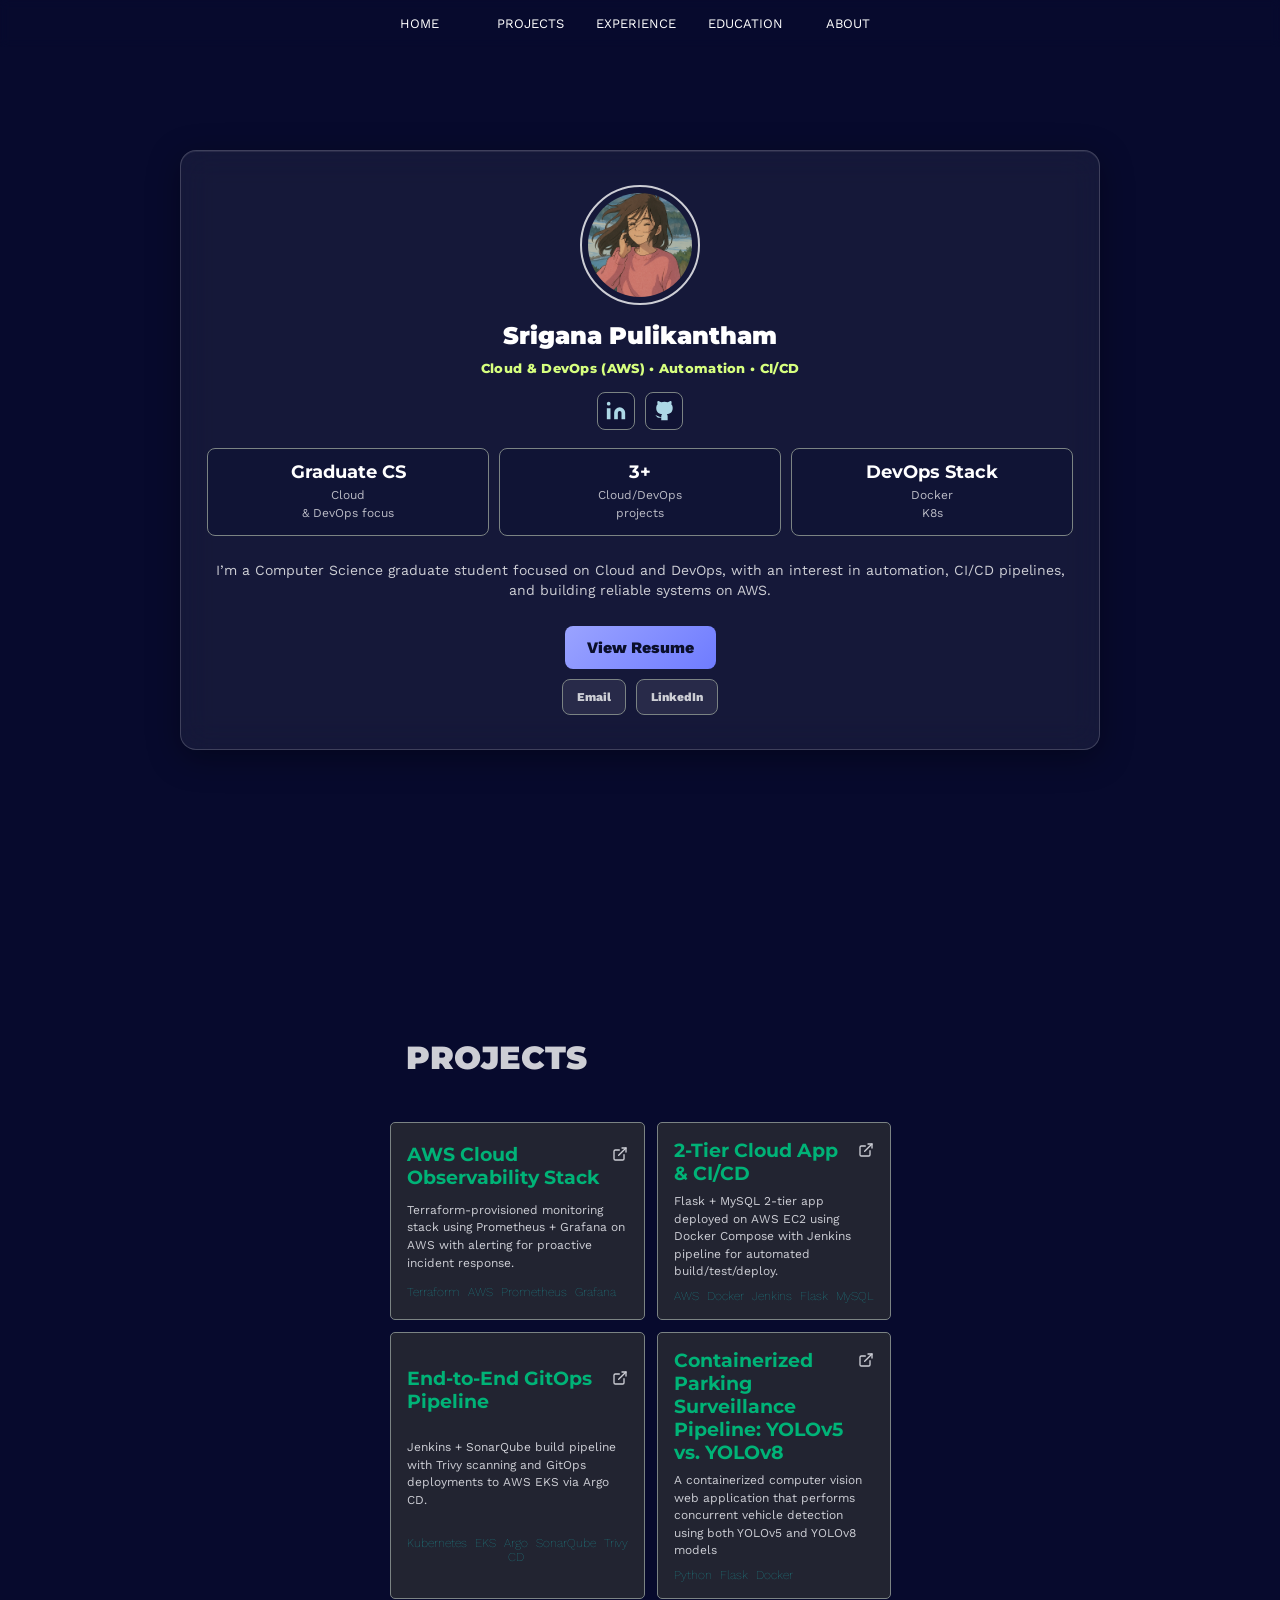
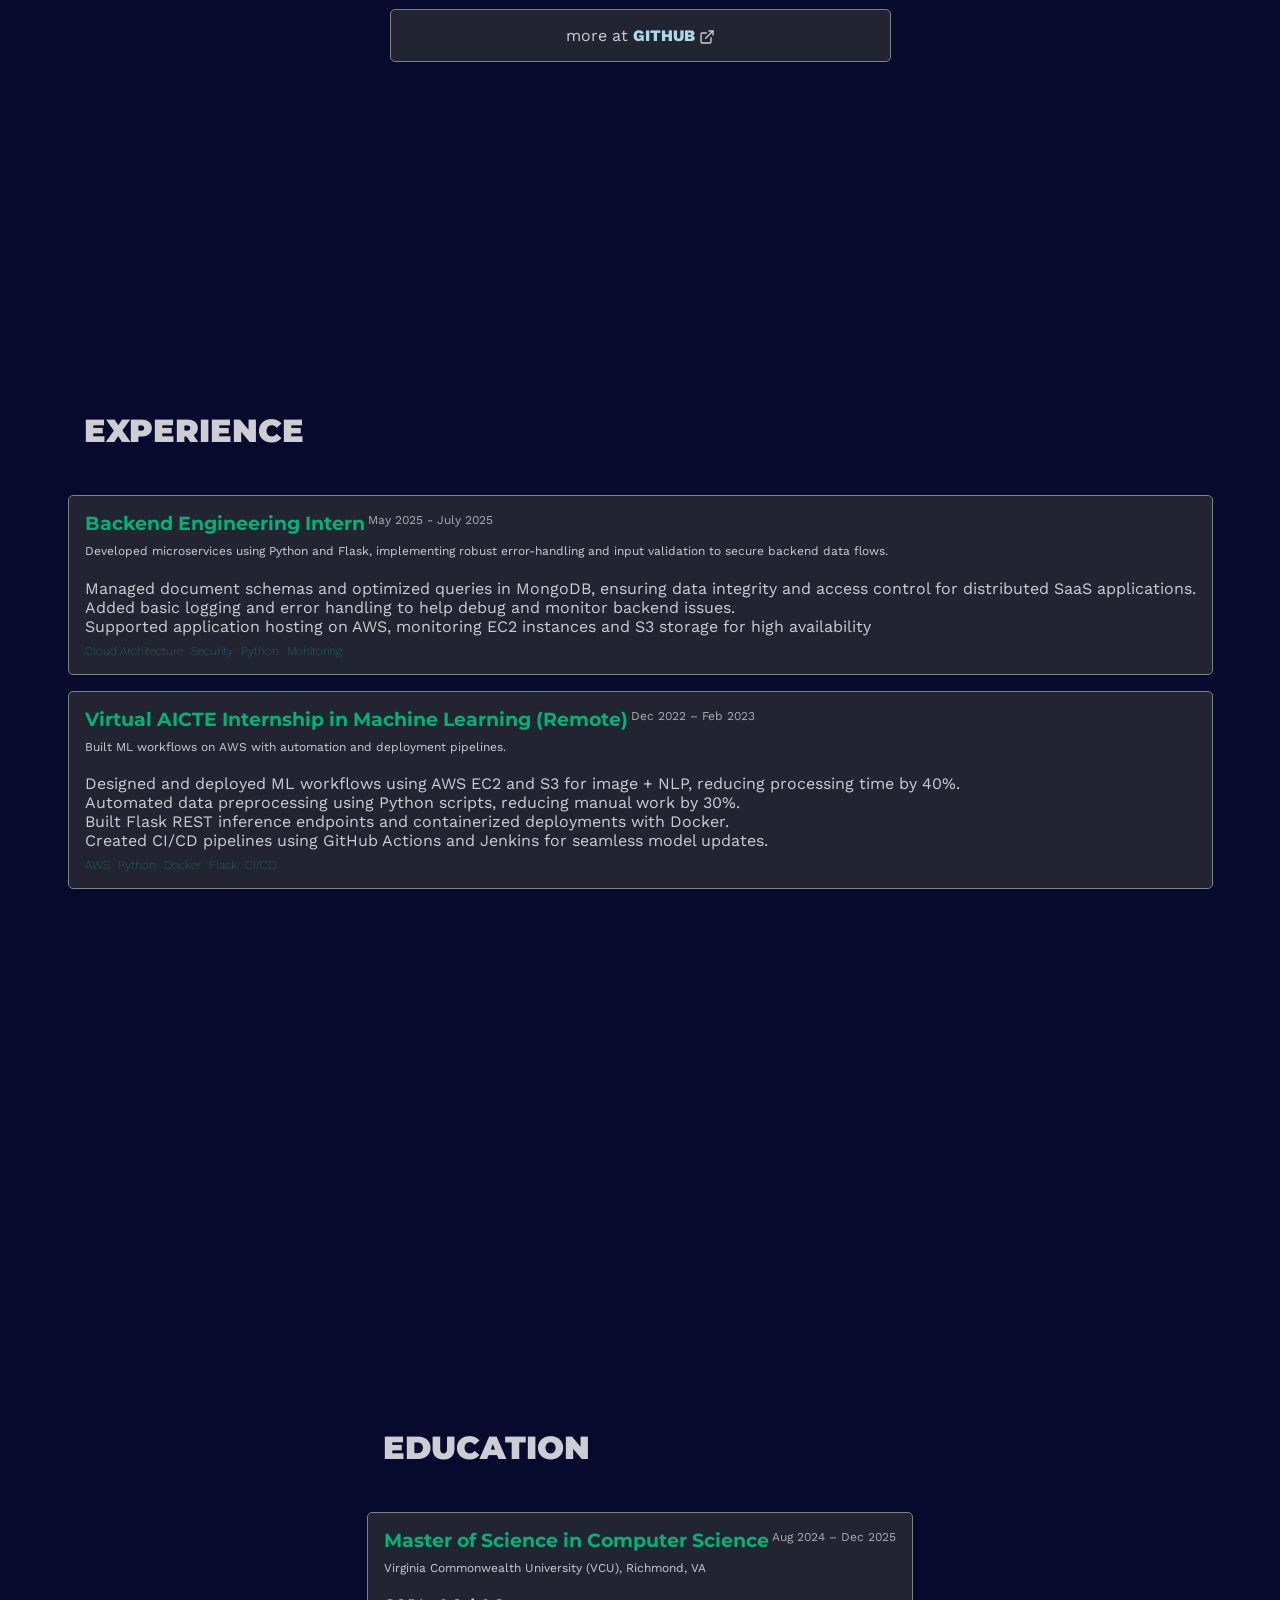
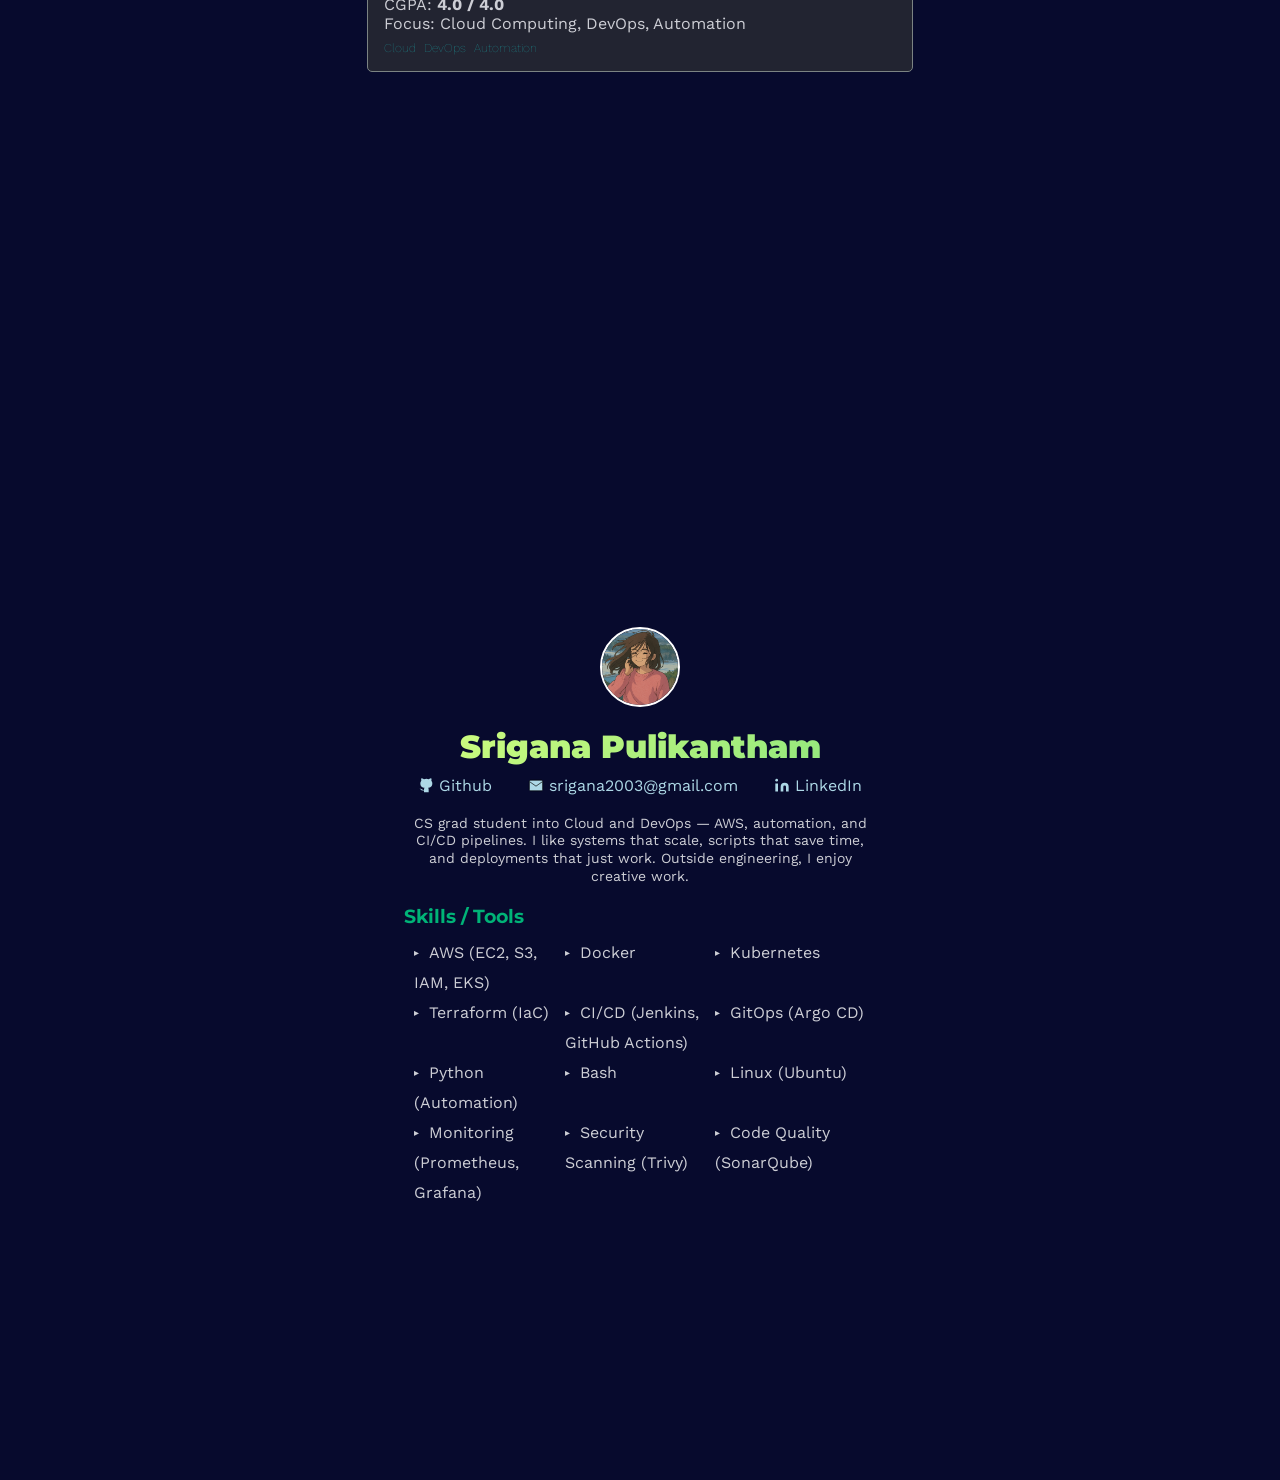
==== index.html @ b7ea32b7 "Resume Update" ====
<!DOCTYPE html>
<html lang="en">
  <head>
    <meta charset="UTF-8" />
    <meta http-equiv="X-UA-Compatible" content="IE=edge" />
    <meta name="viewport" content="width=device-width, initial-scale=1.0" />

    <!-- SEO -->
    <meta
      name="description"
      content="Srigana Pulikantham — Cloud & DevOps Engineer. Master's student at VCU with a 4.0 GPA, focused on AWS, CI/CD, automation, and reliable cloud infrastructure."
    />
    <title>Srigana Pulikantham | Cloud & DevOps</title>

    <!-- Fonts -->
    <link rel="preconnect" href="https://fonts.googleapis.com" />
    <link rel="preconnect" href="https://fonts.gstatic.com" crossorigin />
    <link
      rel="preload"
      href="https://fonts.googleapis.com/css2?family=Montserrat:wght@400;900&family=Work+Sans:wght@400;800&display=swap"
      as="style"
      onload="this.onload=null;this.rel='stylesheet'"
    />

    <noscript>
      <link
        href="https://fonts.googleapis.com/css2?family=Montserrat:wght@400;900&family=Work+Sans:wght@400;800&display=swap"
        rel="stylesheet"
        type="text/css"
      />
    </noscript>

    <!-- Stylesheet -->
    <link rel="stylesheet" href="styles.css" />
  </head>

  <body>
    <!-- Navigation -->
    <nav>
      <ul>
        <li><a href="#top">HOME</a></li>
        <li><a href="#project">PROJECTS</a></li>
        <li><a href="#experience">EXPERIENCE</a></li>
        <li><a href="#education">EDUCATION</a></li>
        <li><a href="#about">ABOUT</a></li>
      </ul>
    </nav>
    <!-- End of Navigation -->

    <!-- Home -->
    <section class="center" id="top">
  <header class="profile container">
    <div class="profile__container grid">
      <!-- LEFT: avatar + name + role + socials -->
      <div class="profile__data">
        <div class="profile__border">
          <div class="profile__perfil">
            <img
              src="./asset/img/image2.png"
              alt="Srigana Pulikantham"
              width="96"
              height="96"
            />
          </div>
        </div>

        <h2 class="profile__name">Srigana Pulikantham</h2>
        <h3 class="profile__profession">Cloud & DevOps (AWS) • Automation • CI/CD</h3>

        <ul class="profile__social">
          <li>
            <a
              href="https://www.linkedin.com/in/srigana-pulikantham-790954221/"
              target="_blank"
              rel="noopener noreferrer"
              class="profile__social-link"
              aria-label="LinkedIn"
            >
              <img src="./asset/svg/linkedin.svg" alt="LinkedIn" width="22" height="22" />
            </a>
          </li>

          <li>
            <a
              href="https://github.com/Srigana"
              target="_blank"
              rel="noopener noreferrer"
              class="profile__social-link"
              aria-label="GitHub"
            >
              <img src="./asset/svg/github.svg" alt="GitHub" width="22" height="22" />
            </a>
          </li>
        </ul>
      </div>

      <!-- RIGHT: quick stats -->
      <div class="profile__info grid">
        <div class="profile__info-group">
          <h3 class="profile__info-number">Graduate CS</h3>
          <p class="profile__info-description">Cloud <br />& DevOps focus</p>
        </div>

        <div class="profile__info-group">
          <h3 class="profile__info-number">3+</h3>
          <p class="profile__info-description">Cloud/DevOps <br />projects</p>
        </div>

        <div class="profile__info-group">
          <h3 class="profile__info-number">DevOps Stack</h3>
          <p class="profile__info-description">Docker <br />K8s</p>
        </div>
      </div>

      <!-- BIO -->
      <p class="profile__bio">
        I’m a Computer Science graduate student focused on Cloud and DevOps, with an interest in automation, CI/CD pipelines, and building reliable systems on AWS.
      </p>

      <!-- BUTTONS -->
      <div class="profile__buttons">
        <!-- View Resume -->
        <a
          href="https://drive.google.com/file/d/1rAkvr_r8gmhKPWJvlR4ECDTURBjIjmqK/view?usp=sharing"
          target="_blank"
          rel="noopener noreferrer"
          class="button"
        >
          View Resume
        </a>

        <div class="profile__buttons-small">
          <a href="mailto:srigana2003@gmail.com" class="button button__small button__gray">
            Email
          </a>

          <a href="https://www.linkedin.com/in/srigana-pulikantham-790954221/" target="_blank" rel="noopener noreferrer"
             class="button button__small button__gray">
            LinkedIn
          </a>
        </div>
      </div>
    </div>
  </header>
</section>

    <!-- Resume Button -->


    <!-- End of Home -->

    <!-- Start of Project -->
    <section class="center">
      <div id="project">
        <h2>PROJECTS</h2>

        <!-- project container/ grid -->
        <div class="project-container">
          <!-- Project 1 -->
          <div class="repository-container">
            <div class="repository-head">
              <a
                href="https://github.com/Srigana/AWS-Cloud-Observability-Stack-.git"
                target="_blank"
                rel="noopener noreferrer"
              >
                <h3>AWS Cloud Observability Stack</h3>
              </a>
              <a
                href="https://github.com/Srigana/AWS-Cloud-Observability-Stack-.git"
                target="_blank"
                rel="noopener noreferrer"
              >
                <img
                  width="16"
                  height="16"
                  src="./asset/svg/external-link.svg"
                  alt="external-link"
                />
              </a>
            </div>

            <p class="repository-description">
              Terraform-provisioned monitoring stack using Prometheus + Grafana on AWS with alerting for proactive incident response.
            </p>

            <div class="repository-language-used-container">
              <span class="language-used">Terraform</span>
              <span class="language-used">AWS</span>
              <span class="language-used">Prometheus</span>
              <span class="language-used">Grafana</span>
            </div>
          </div>
          <!-- Project 1 End -->

          <!-- Project 2 -->
          <div class="repository-container">
            <div class="repository-head">
              <a
                href="https://github.com/Srigana/TwoTier-Architecture-Flask-Web-App-Deployment.git"
                target="_blank"
                rel="noopener noreferrer"
              >
                <h3>2-Tier Cloud App & CI/CD</h3>
              </a>
              <a
                href="https://github.com/Srigana/TwoTier-Architecture-Flask-Web-App-Deployment.git"
                target="_blank"
                rel="noopener noreferrer"
              >
                <img
                  width="16"
                  height="16"
                  src="./asset/svg/external-link.svg"
                  alt="external-link"
                />
              </a>
            </div>

            <p class="repository-description">
              Flask + MySQL 2-tier app deployed on AWS EC2 using Docker Compose with Jenkins pipeline for automated build/test/deploy.
            </p>

            <div class="repository-language-used-container">
              <span class="language-used">AWS</span>
              <span class="language-used">Docker</span>
              <span class="language-used">Jenkins</span>
              <span class="language-used">Flask</span>
              <span class="language-used">MySQL</span>
            </div>
          </div>
          <!-- Project 2 End -->

          <!-- Project 3 -->
          <div class="repository-container">
            <div class="repository-head">
              <a
                href="https://github.com/Srigana/gitops-eks-argocd"
                target="_blank"
                rel="noopener noreferrer"
              >
                <h3>End-to-End GitOps Pipeline</h3>
              </a>
              <a
                href="https://github.com/Srigana/gitops-eks-argocd"
                target="_blank"
                rel="noopener noreferrer"
              >
                <img
                  width="16"
                  height="16"
                  src="./asset/svg/external-link.svg"
                  alt="external-link"
                />
              </a>
            </div>

            <p class="repository-description">
              Jenkins + SonarQube build pipeline with Trivy scanning and GitOps deployments to AWS EKS via Argo CD.
            </p>

            <div class="repository-language-used-container">
              <span class="language-used">Kubernetes</span>
              <span class="language-used">EKS</span>
              <span class="language-used">Argo CD</span>
              <span class="language-used">SonarQube</span>
              <span class="language-used">Trivy</span>
            </div>
          </div>
          <!-- Project 3 End -->

          <!-- Project 4 -->
          <div class="repository-container">
            <div class="repository-head">
              <a
                href="https://github.com/Srigana/AWS-Cloud-Observability-Stack-.git"
                target="_blank"
                rel="noopener noreferrer"
              >
                <h3>Containerized Parking Surveillance Pipeline: YOLOv5 vs. YOLOv8</h3>
              </a>
              <a
                href="https://github.com/Srigana/vehicle-vision-docker.git"
                target="_blank"
                rel="noopener noreferrer"
              >
                <img
                  width="16"
                  height="16"
                  src="./asset/svg/external-link.svg"
                  alt="external-link"
                />
              </a>
            </div>

            <p class="repository-description">
A containerized computer vision web application that performs concurrent vehicle detection using both YOLOv5 and YOLOv8 models            </p>

            <div class="repository-language-used-container">
              <span class="language-used">Python</span>
              <span class="language-used">Flask</span>
              <span class="language-used">Docker</span>
            </div>
          </div>
          <!-- Project 4 End -->
          
        </div>

        <!-- To github repos -->
        <div class="repository-container more-repo">
          more at
          <a
            href="https://github.com/Srigana?tab=repositories"
            target="_blank"
            rel="noopener noreferrer"
          >
            GITHUB <img src="./asset/svg/external-link.svg" alt="" />
          </a>
        </div>
        <!-- To github repos End -->
      </div>
    </section>
    <!-- End of Project -->

    <!-- EXPERIENCE -->
    <section class="center">
      <div id="experience">
        <h2>EXPERIENCE</h2>

        <div class="experience-container">
          <!-- Experience 1 -->
          <div class="repository-container">
            <div class="repository-head">
              <h3>Backend Engineering Intern</h3>
              <p style="margin: 0; opacity: 0.8;">May 2025 - July 2025</p>
            </div>

            <p class="repository-description">
Developed microservices using Python and Flask, implementing robust error-handling and input validation to secure backend data flows.
            </p>

            <ul class="repository-description" style="margin-top: 10px;">
              <li>Managed document schemas and optimized queries in MongoDB, ensuring data integrity and access control for distributed SaaS applications.</li>
              <li>Added basic logging and error handling to help debug and monitor backend issues.</li>
              <li>Supported application hosting on AWS, monitoring EC2 instances and S3 storage for high availability</li>
            </ul>

            <div class="repository-language-used-container">
              <span class="language-used">Cloud Architecture</span>
              <span class="language-used">Security</span>
              <span class="language-used">Python</span>
              <span class="language-used">Monitoring</span>
            </div>
          </div>
          <!-- Experience 1 End -->

          <!-- Experience 2 -->
          <div class="repository-container">
            <div class="repository-head">
              <h3>Virtual AICTE Internship in Machine Learning (Remote)</h3>
              <p style="margin: 0; opacity: 0.8;">Dec 2022 – Feb 2023</p>
            </div>

            <p class="repository-description">
              Built ML workflows on AWS with automation and deployment pipelines.
            </p>

            <ul class="repository-description" style="margin-top: 10px;">
              <li>Designed and deployed ML workflows using AWS EC2 and S3 for image + NLP, reducing processing time by 40%.</li>
              <li>Automated data preprocessing using Python scripts, reducing manual work by 30%.</li>
              <li>Built Flask REST inference endpoints and containerized deployments with Docker.</li>
              <li>Created CI/CD pipelines using GitHub Actions and Jenkins for seamless model updates.</li>
            </ul>

            <div class="repository-language-used-container">
              <span class="language-used">AWS</span>
              <span class="language-used">Python</span>
              <span class="language-used">Docker</span>
              <span class="language-used">Flask</span>
              <span class="language-used">CI/CD</span>
            </div>
          </div>
          <!-- Experience 2 End -->
        </div>
      </div>
    </section>
    <!-- EXPERIENCE End -->
     <!-- EDUCATION -->
<section class="center">
  <div id="education">
    <h2>EDUCATION</h2>

    <div class="education-container">
      <div class="repository-container">
        <div class="repository-head">
          <h3>Master of Science in Computer Science</h3>
          <p style="margin: 0; opacity: 0.8;">Aug 2024 – Dec 2025</p>
        </div>

        <p class="repository-description">
          Virginia Commonwealth University (VCU), Richmond, VA
        </p>

        <ul class="repository-description" style="margin-top: 10px;">
          <li>CGPA: <strong>4.0 / 4.0</strong></li>
          <li>Focus: Cloud Computing, DevOps, Automation</li>
        </ul>

        <div class="repository-language-used-container">
          <span class="language-used">Cloud</span>
          <span class="language-used">DevOps</span>
          <span class="language-used">Automation</span>
        </div>
      </div>
    </div>
  </div>
</section>
<!-- EDUCATION End -->


    <!-- About -->
    <div class="center">
      <div id="about">
        <!-- Image -->
        <div class="about-img-container">
          <img
            width="80"
            height="80"
            src="./asset/img/image2.png"
            alt="profile picture"
          />
        </div>

        <!-- Name -->
        <h2 class="gradient">Srigana Pulikantham</h2>

        <!-- social media container -->
        <ul class="about-social-container">
          <li>
            <img src="./asset/svg/github.svg" alt="Github" />
            <a
              href="https://github.com/Srigana"
              target="_blank"
              rel="noopener noreferrer"
              >Github</a
            >
          </li>

          <li>
            <img src="./asset/svg/mail.svg" alt="Mail" />
            <a href="mailto:srigana2003@gmail.com">srigana2003@gmail.com</a>
          </li>

          <li>
            <img src="./asset/svg/linkedin.svg" alt="LinkedIn" />
            <a
              href="https://www.linkedin.com/in/srigana-pulikantham-790954221/"
              target="_blank"
              rel="noopener noreferrer"
              >LinkedIn</a
            >
          </li>
        </ul>

        <!-- long bio -->
        <p>
          CS grad student into Cloud and DevOps — AWS, automation, and CI/CD pipelines.
I like systems that scale, scripts that save time, and deployments that just work.
Outside engineering, I enjoy creative work.
        </p>

        <!-- Skills / Tools -->
        <h3>Skills / Tools</h3>
        <ul class="skill">
          <li>AWS (EC2, S3, IAM, EKS)</li>
          <li>Docker</li>
          <li>Kubernetes</li>
          <li>Terraform (IaC)</li>
          <li>CI/CD (Jenkins, GitHub Actions)</li>
          <li>GitOps (Argo CD)</li>
          <li>Python (Automation)</li>
          <li>Bash</li>
          <li>Linux (Ubuntu)</li>
          <li>Monitoring (Prometheus, Grafana)</li>
          <li>Security Scanning (Trivy)</li>
          <li>Code Quality (SonarQube)</li>
        </ul>
      </div>
    </div>

    <footer>
      <p>
        
      </p>
    </footer>

    <!-- remove if you want to remove hover effect -->
    <script type="module" src="./script/event-effect.js"></script>
  </body>
</html>
---- styles.css ----
:root {
  --bg-color: #070a2d;
  --font-color: #cdced5;
  --link-color: lightblue;
  --text-color-1: rgba(0, 179, 119, 1);
  --text-color-2: rgba(214, 255, 127, 1);
  --headline-color: white;
}
html {
  scroll-behavior: smooth;
}
* {
  box-sizing: border-box;
  margin: 0;
  padding: 0;
}

body {
  min-height: 100vh;
  background-color: var(--bg-color);
  text-align: center;
  font-family: "Work Sans", sans-serif;
  /* remove scroll bar and disable scroll */
  /* overflow: hidden; */
  color: var(--font-color);
}
h1,
h2,
h3 {
  font-family: "Montserrat", sans-serif;
}
h1 {
  font-size: 36px;
  color: var(--headline-color);
  animation: fadeInLeft 1s ease;
}
h2 {
  color: var(--font-color);
  font-weight: 900;
}
h3 {
  color: var(--text-color-1);
}
a {
  color: var(--link-color);
  text-decoration: none;
}
p {
  color: var(--font-color);
  font-size: 14px;
  line-height: 1.1rem;
}
ul {
  list-style: none;
}

/* NAVIGATION */
nav {
  position: fixed;
  top: 0;
  left: 50%;
  transform: translateX(-50%);
  backdrop-filter: blur(5px);
  z-index: 6;
  width: 100%;
}
nav ul {
  display: grid;
  grid-template-columns: repeat(5, 1fr);
  justify-content: center;
  margin: 0 1rem;
}
nav li {
  display: block;
}
nav li a {
  display: block;
  text-align: center;
  padding: 1rem;
  font-size: 13px;
  color: #fff;
}
nav ul li:nth-child(1) {
  justify-self: start;
  margin-right: 0;
}

/* HOME */

/* edit this to center the contents */
main {
  padding: 0 10vw;
  display: flex;
  flex-direction: column;
  justify-content: space-around;
  gap: 2rem;
}

.img-info-container {
  display: flex;
  flex-direction: row;
  justify-content: center;
  gap: 0.7rem;
}
.img-container {
  display: flex;
  justify-content: center;
  animation: fadeInUp 1s ease;
  /* padding-right: 0px;
  background-color: rgb(64, 68, 105);
  transition: 1s all cubic-bezier(0.075, 0.82, 0.165, 1); */
}

/* .img-container:hover{
  padding: 5px 5px 5px 50px;
} */
.img-container img {
  z-index: 1;
}
.info-container {
  display: flex;
  flex-direction: column;
  justify-content: end;
  position: relative;
}

/* SOCIAL SVG CONTAINER */
.social-container {
  /* transition: 1s all cubic-bezier(0.075, 0.82, 0.165, 1); */
  position: absolute;
  top: 0px;
  right: -20px;
  opacity: 0;
  display: flex;
  gap: 5px;
  animation: fadeInUp 1s ease forwards 0.5s;
  background-color: var(--bg-color);
}

/* .social-container:hover{
  background-color: rgb(64, 68, 105);
  padding-left: 100px;

} */

main hr {
  display: block;
  height: 1px;
  border: 0;
  width: 0;
  border-top: 1px solid #cdced5;
  position: absolute;

  bottom: 8px;

  animation: slide-in 1s cubic-bezier(0.42, 0, 1, 1) forwards;
}

.user-bio {
  /* margin-top: 4rem;
  margin-bottom: 2rem; */
  opacity: 0;
  animation: fadeInUp 1s cubic-bezier(0.075, 0.82, 0.165, 1) 1s forwards;
}

.quote-container {
  padding: 16px;
  background-color: #838596;
  opacity: 0;
  border-radius: 3px;
  filter: drop-shadow(0 0 0 rgba(54, 54, 54, 0.2));
  transition: 0.3s all cubic-bezier(0.075, 0.82, 0.165, 1);
  transform-origin: right;
  will-change: filter;
  animation: dropShadow 1s ease forwards 1.5s;
}
.quote-container p {
  color: black;
}

.quote-container:hover {
  filter: drop-shadow(10px 10px 2px rgba(255, 255, 255, 0.25));
}

/* Project Styles */

#project {
  padding: 15vh 16px;
}
#project h2 {
  font-size: xx-large;
  text-align: left;
  margin-left: 1rem;
}
.project-container {
  display: grid;
  grid-template-columns: 1fr;
  gap: 12px;
  padding-top: 5vh;
}

/* Per Repo Styles*/

.repository-container {
  border: 1px solid #7b8383;
  display: flex;
  flex-direction: column;
  justify-content: space-evenly;
  gap: 8px;
  padding: 16px;
  border-radius: 5px;
  background: #222431;
}
.repository-container h3 {
  text-align: left;
}
.repository-container img {
  vertical-align: bottom;
}

.repository-container p {
  font-size: 12px;
}

/* Repo Head */
.repository-head {
  display: flex;
  flex-direction: row;
  gap: 3px;
  justify-content: flex-start;
}

/* Repo Description */
.repository-description {
  text-align: left;
}

/* Repo Langauges */
.repository-language-used-container {
  display: flex;
  flex-direction: row;
  font-weight: lighter;
  gap: 8px;
}
.language-used {
  font-size: 12px;
  color: #1bb6b6;
}
.more-repo {
  margin-top: 10px;
  display: block;
}
.more-repo a {
  font-weight: 800;
  color: var(--link-color);
}

/* about */

#about {
  padding-top: 15vh;
}
.about-img-container {
  display: flex;
  justify-content: center;
  margin-bottom: 20px;
}
.about-img-container img {
  border-radius: 50%;
  border: 2px solid white;
}
.about-social-container {
  margin: 10px 0;
  display: flex;
  justify-content: space-around;
  padding: 0 1em;
}
#about p {
  margin: 20px;
}
.about-social-container li {
  display: flex;
  gap: 5px;
  justify-content: space-between;
}

.skill {
  display: grid;
  grid-template-columns: repeat(2, 1fr);
  text-align: left;
  margin: 0 30px;
}
#about h3 {
  text-align: left;
  margin: 10px 20px;
}
.skill li {
  line-height: 30px;
}
#about ul.skill li:before {
  font-size: 10px;
  padding-right: 10px;
  content: "▸";
  vertical-align: bottom;
}

footer {
  padding: 10vh;
}

/* MEDIA QUERIES */

/* FOR TABLET */
@media screen and (min-width: 768px) {
  /* add margin left and rigth make it centered */
  main {
    margin-left: 20%;
    margin-right: 20%;
  }

  #about,
  #project,
  nav ul {
    margin-left: 30%;
    margin-right: 30%;
  }
}
/* FOR DESKTOP */
@media screen and (min-width: 1025px) {
  /* project style */
  .project-container {
    grid-template-columns: repeat(2, 1fr);
  }
  .more-repo {
    display: block;
  }
  .skill {
    grid-template-columns: repeat(3, 1fr);
  }
}

/* KEYFRAMES */
@keyframes slide-in {
  to {
    width: 115%;
  }
}

@keyframes fadeInUp {
  from {
    opacity: 0;
    transform: translateY(10px);
  }
  to {
    opacity: 1;
    transform: translateY(0);
  }
}

@keyframes fadeInLeft {
  from {
    opacity: 0;
    transform: translateX(-10px);
  }
  to {
    opacity: 1;
    transform: translateY(0);
  }
}

@keyframes dropShadow {
  from {
    opacity: 0;
    scale: 0.9;
  }
  to {
    opacity: 1;
    scale: 1;
  }
}

@keyframes animated_text {
  0% {
    background-position: 0px 50%;
  }
  50% {
    background-position: 100% 50%;
  }
  100% {
    background-position: 0px 50%;
  }
}

.gradient {
  text-align: center;
  font-size: 2rem;
  background: linear-gradient(
    -35deg,
    var(--text-color-1) 0%,
    var(--text-color-2) 100%
  );
  background-size: 300%;
  -webkit-background-clip: text;
  -webkit-text-fill-color: transparent;
  animation: animated_text 10s ease-in-out infinite;
}

/* must have 1 inner div that wrap all content to work */
.center {
  display: flex;
  justify-content: center;
  align-items: center;
  min-height: 100vh;
}

/* .flex-end {
  align-items: flex-end;
  padding-bottom: 15vh;
} */

.resume-btn-container {
  margin-top: 24px;
  display: flex;
  justify-content: center;
}

.resume-btn {
  padding: 12px 28px;
  background: linear-gradient(135deg, #9aa3ff, #6f7cff);
  color: #0b0f2b;
  font-family: "Work Sans", sans-serif;
  font-weight: 800;
  text-decoration: none;
  border-radius: 8px;
  letter-spacing: 0.5px;
  transition: transform 0.2s ease, box-shadow 0.2s ease, opacity 0.2s ease;
}

.resume-btn:hover {
  transform: translateY(-2px);
  box-shadow: 0 8px 20px rgba(154, 163, 255, 0.35);
  opacity: 0.95;
}
.experience-container {
  display: grid;
  grid-template-columns: 1fr;   /* ALWAYS one column */
  gap: 16px;
  padding-top: 5vh;
}

#experience,
#education {
  padding: 15vh 16px;
}
/* ===== HOME PROFILE LAYOUT (keeps your theme variables) ===== */
.container {
  width: min(920px, 92vw);
  margin-inline: auto;
}

.profile {
  width: 100%;
}

.profile__container {
  width: 100%;
  border-radius: 10px;
  padding: 28px 18px;
  display: grid;
  gap: 18px;
  /* GLASS EFFECT */
  background: rgba(255, 255, 255, 0.06);
  backdrop-filter: blur(16px);
  -webkit-backdrop-filter: blur(16px);

  border: 1px solid rgba(255, 255, 255, 0.18);
  border-radius: 16px;

  box-shadow:
    0 8px 32px rgba(0, 0, 0, 0.35),
    inset 0 1px 0 rgba(255, 255, 255, 0.08);
}

.profile__data {
  display: grid;
  justify-items: center;
  gap: 10px;
}

.profile__border {
  width: 120px;
  height: 120px;
  border-radius: 50%;
  border: 2px solid var(--font-color);
  display: grid;
  place-items: center;
}

.profile__perfil {
  width: 104px;
  height: 104px;
  border-radius: 50%;
  overflow: hidden;
}

.profile__perfil img {
  width: 100%;
  height: 100%;
  object-fit: cover;
  display: block;
}

.profile__name {
  font-family: "Montserrat", sans-serif;
  color: var(--headline-color);
  font-size: 24px;
  margin-top: 6px;
}

.profile__profession {
  font-size: 13px;
  font-weight: 800;
  color: var(--text-color-2);
  letter-spacing: 0.3px;
}

.profile__social {
  display: flex;
  gap: 10px;
  padding: 0;
  margin-top: 6px;
  list-style: none;
}

.profile__social-link {
  width: 38px;
  height: 38px;
  border-radius: 8px;
  border: 1px solid #7b8383;
  background: rgba(7, 10, 45, 0.35);
  display: grid;
  place-items: center;
  transition: transform 0.2s ease, opacity 0.2s ease;
}

.profile__social-link:hover {
  transform: translateY(-2px);
  opacity: 0.95;
}

.profile__info {
  display: grid;
  grid-template-columns: repeat(3, 1fr);
  gap: 10px;
  text-align: center;
}

.profile__info-group {
  padding: 12px 10px;
  border: 1px solid #7b8383;
  border-radius: 8px;
  background: rgba(7, 10, 45, 0.25);
}

.profile__info-number {
  font-family: "Montserrat", sans-serif;
  color: var(--headline-color);
  font-size: 18px;
  margin-bottom: 4px;
}

.profile__info-description {
  font-size: 12px;
  opacity: 0.9;
  line-height: 1.1rem;
}

.profile__bio {
  text-align: center;
  font-size: 14px;
  line-height: 1.25rem;
  margin-top: 6px;
}

/* buttons */
.profile__buttons {
  display: grid;
  gap: 10px;
  justify-items: center;
  margin-top: 8px;
}

.button {
  display: inline-block;
  padding: 12px 22px;
  border-radius: 8px;
  font-weight: 800;
  background: linear-gradient(135deg, #9aa3ff, #6f7cff);
  color: #0b0f2b;
  text-decoration: none;
  transition: transform 0.2s ease, box-shadow 0.2s ease, opacity 0.2s ease;
}

.button:hover {
  transform: translateY(-2px);
  box-shadow: 0 8px 20px rgba(154, 163, 255, 0.35);
  opacity: 0.95;
}

.profile__buttons-small {
  display: flex;
  gap: 10px;
}

.button__small {
  padding: 10px 14px;
  font-size: 12px;
}

.button__gray {
  background: rgba(255, 255, 255, 0.08);
  color: var(--font-color);
  border: 1px solid #7b8383;
  box-shadow: none;
}

.button__gray:hover {
  box-shadow: none;
}

/* responsive */
@media screen and (min-width: 768px) {
  .profile__container {
    padding: 34px 26px;
  }
}

@media screen and (min-width: 1025px) {
  .profile__container {
    grid-template-columns: 1fr;
    max-width: 920px;
  }
}
/* FORCE the home card to be centered */
#top {
  width: 100%;
}

#top .profile {
  width: min(920px, 92vw);
  margin-left: auto;
  margin-right: auto;
}

#top .profile__container {
  margin-left: auto;
  margin-right: auto;
}
.education-container {
  padding-top: 5vh; /* same as project + experience */
}
#experience h2,
#education h2 {
  font-size: xx-large;
  text-align: left;
  margin-left: 1rem;
}
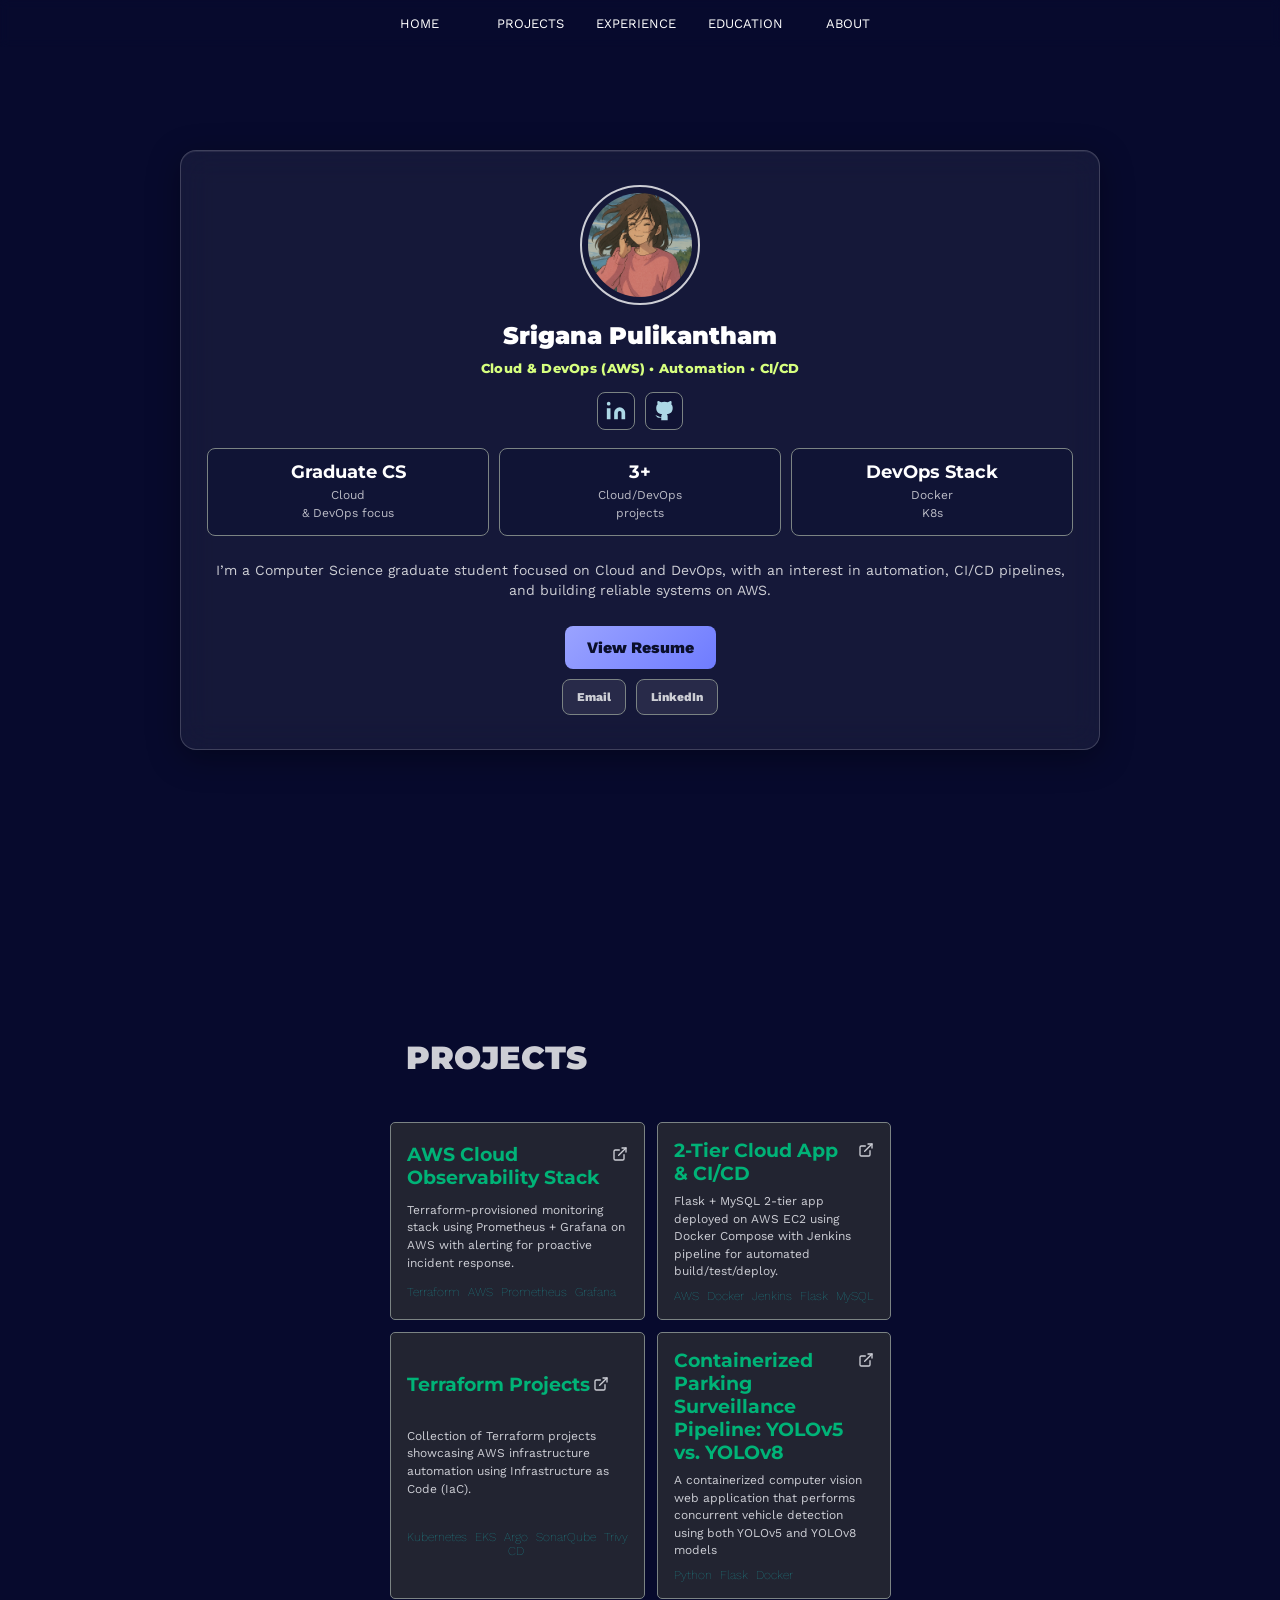
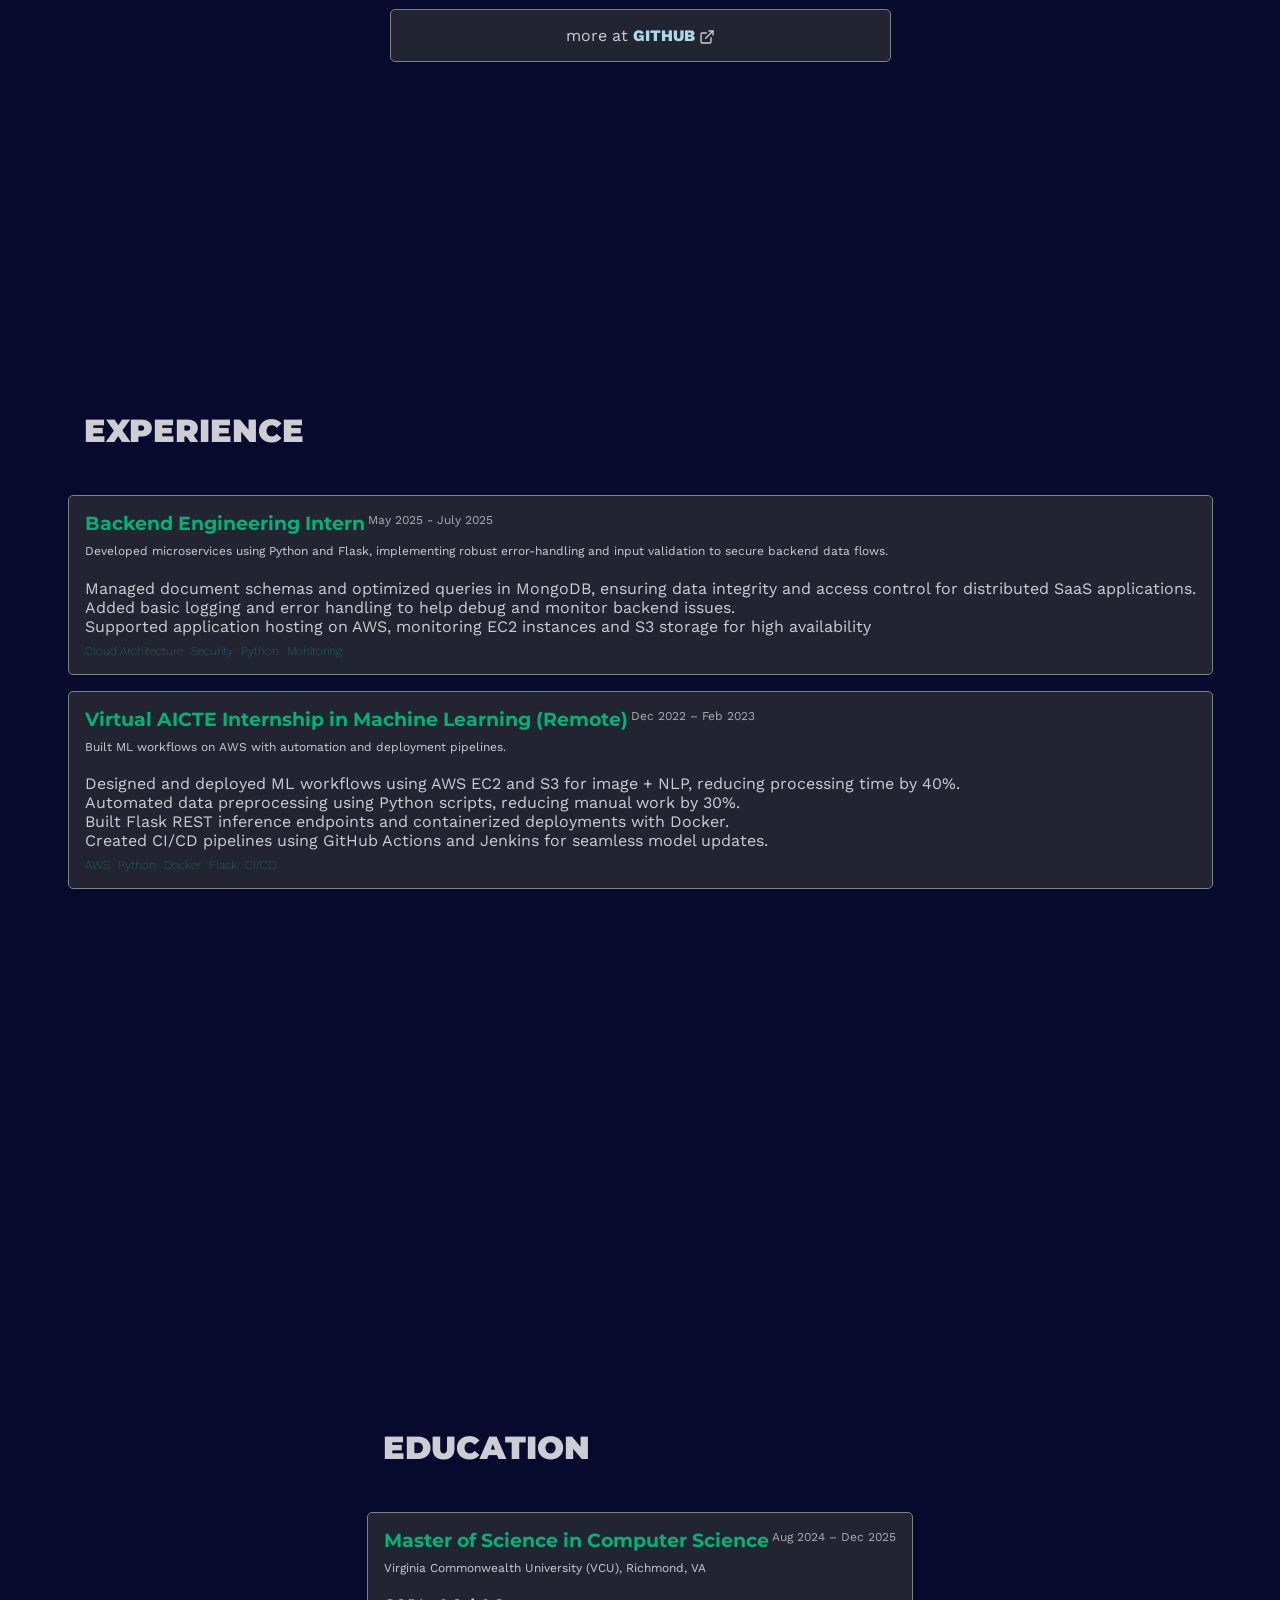
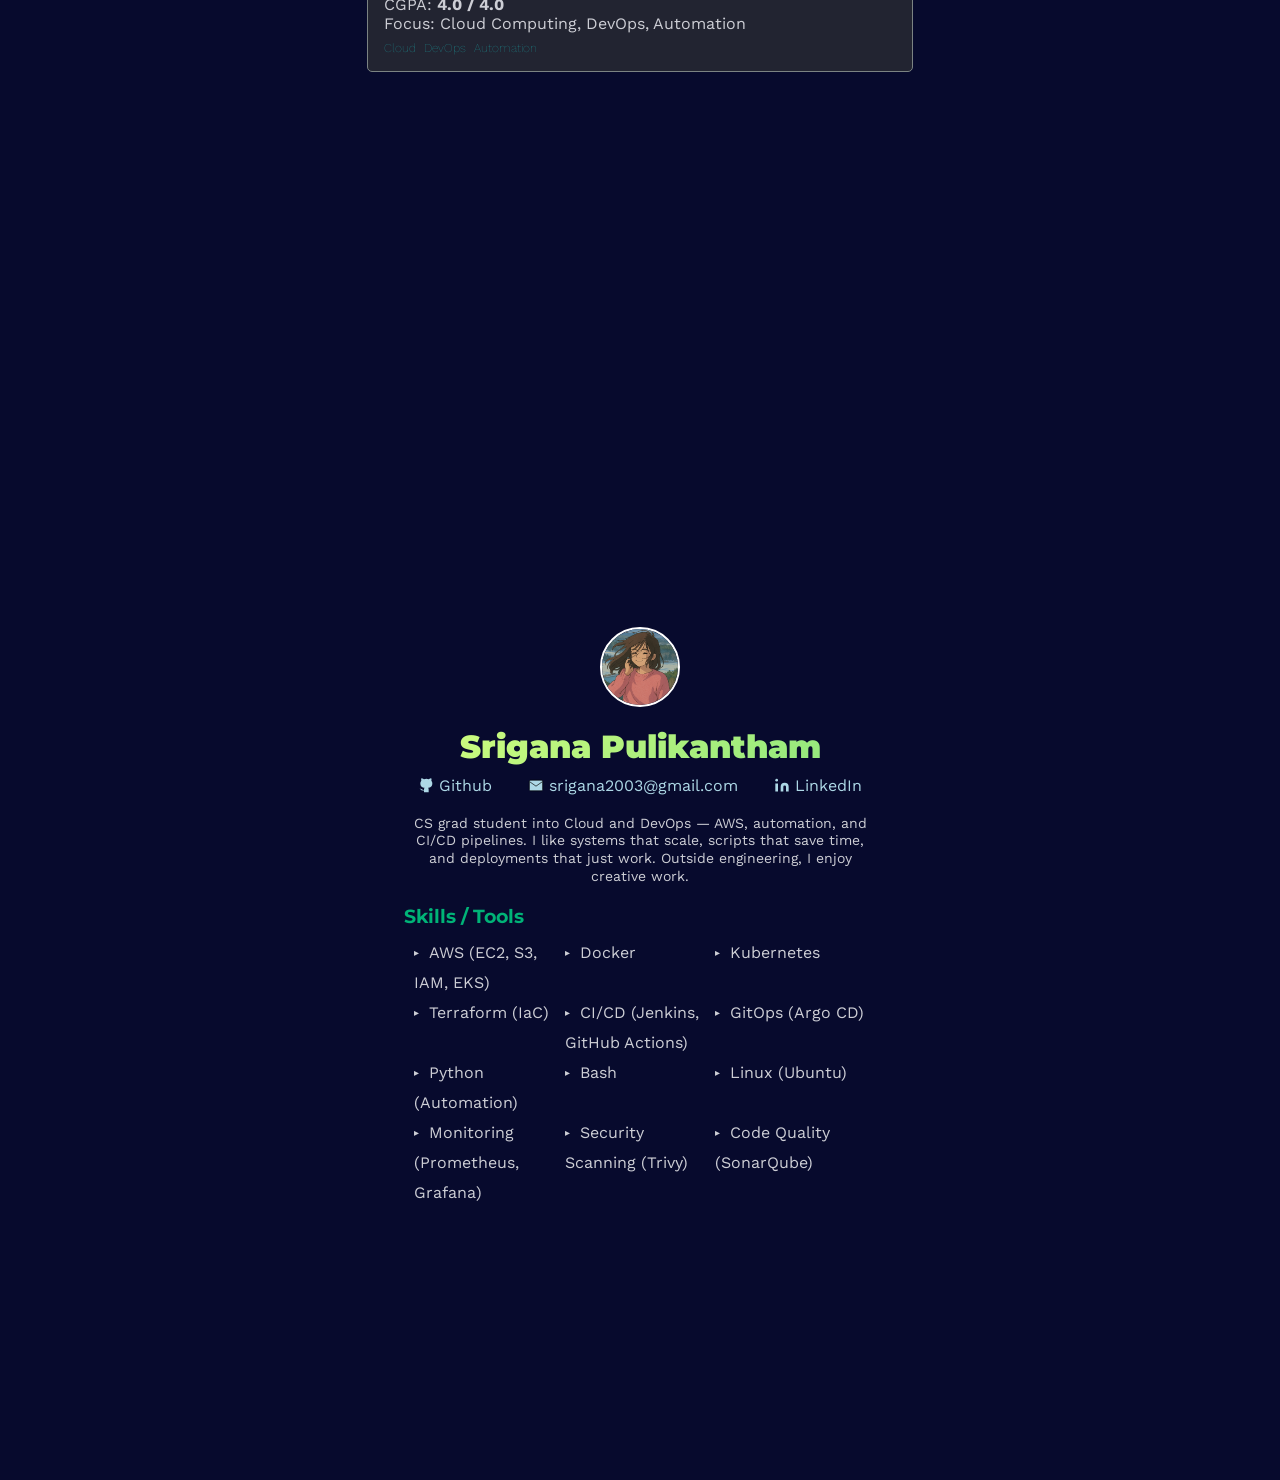
==== commit 0c729dc7: "Update project section" ====
--- a/index.html
+++ b/index.html
@@ -121,7 +121,7 @@
       <div class="profile__buttons">
         <!-- View Resume -->
         <a
-          href="https://drive.google.com/file/d/1rAkvr_r8gmhKPWJvlR4ECDTURBjIjmqK/view?usp=sharing"
+          href="https://drive.google.com/file/d/1Ul-3u_U6m_qa4rxIBS6XyAZe58zFj8UB/view?usp=sharing"
           target="_blank"
           rel="noopener noreferrer"
           class="button"
@@ -167,7 +167,7 @@
                 <h3>AWS Cloud Observability Stack</h3>
               </a>
               <a
-                href="https://github.com/Srigana/AWS-Cloud-Observability-Stack-.git"
+                href="https://github.com/Srigana/Terraform-Projects.git"
                 target="_blank"
                 rel="noopener noreferrer"
               >
@@ -239,10 +239,10 @@
                 target="_blank"
                 rel="noopener noreferrer"
               >
-                <h3>End-to-End GitOps Pipeline</h3>
-              </a>
-              <a
-                href="https://github.com/Srigana/gitops-eks-argocd"
+                <h3>Terraform Projects</h3>
+              </a>
+              <a
+                href="https://github.com/Srigana/Terraform-Projects.git"
                 target="_blank"
                 rel="noopener noreferrer"
               >
@@ -256,7 +256,7 @@
             </div>
 
             <p class="repository-description">
-              Jenkins + SonarQube build pipeline with Trivy scanning and GitOps deployments to AWS EKS via Argo CD.
+              Collection of Terraform projects showcasing AWS infrastructure automation using Infrastructure as Code (IaC).
             </p>
 
             <div class="repository-language-used-container">
@@ -500,3 +500,5 @@
 </html>
 
 
+
+
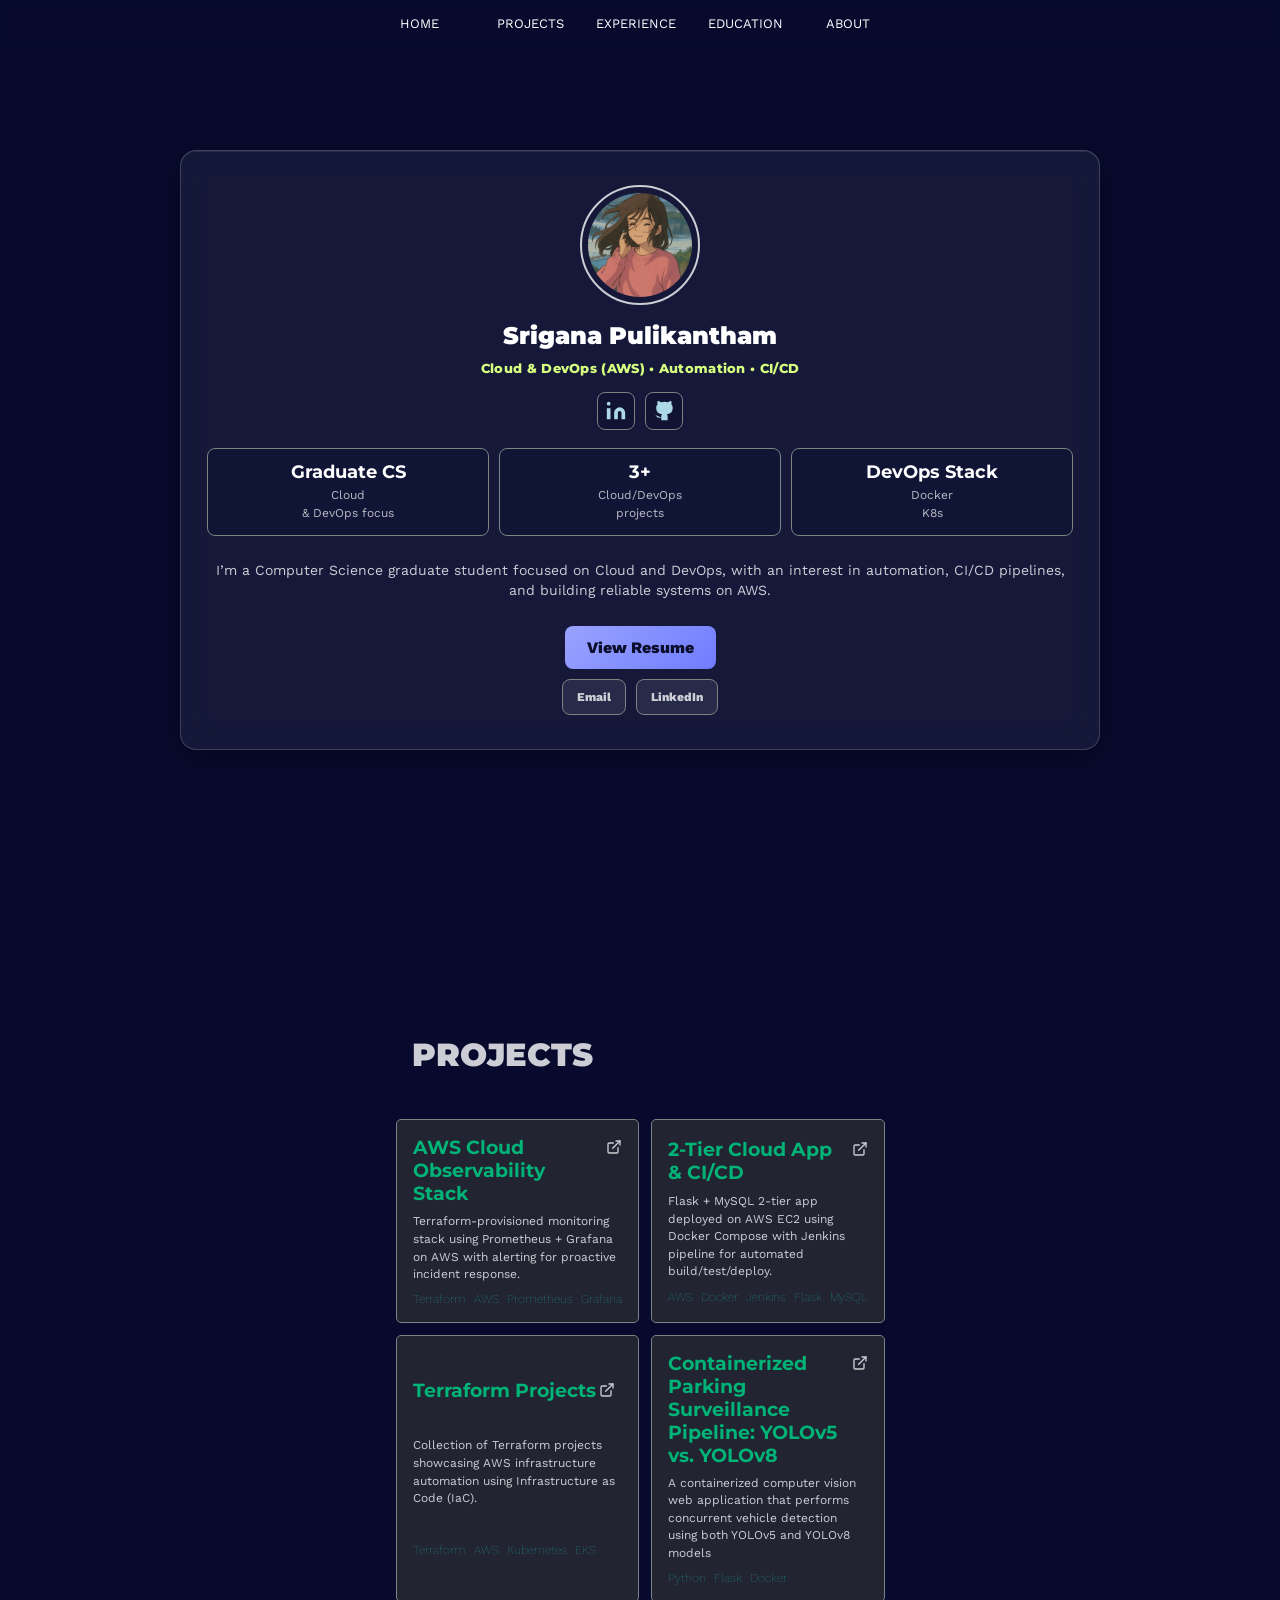
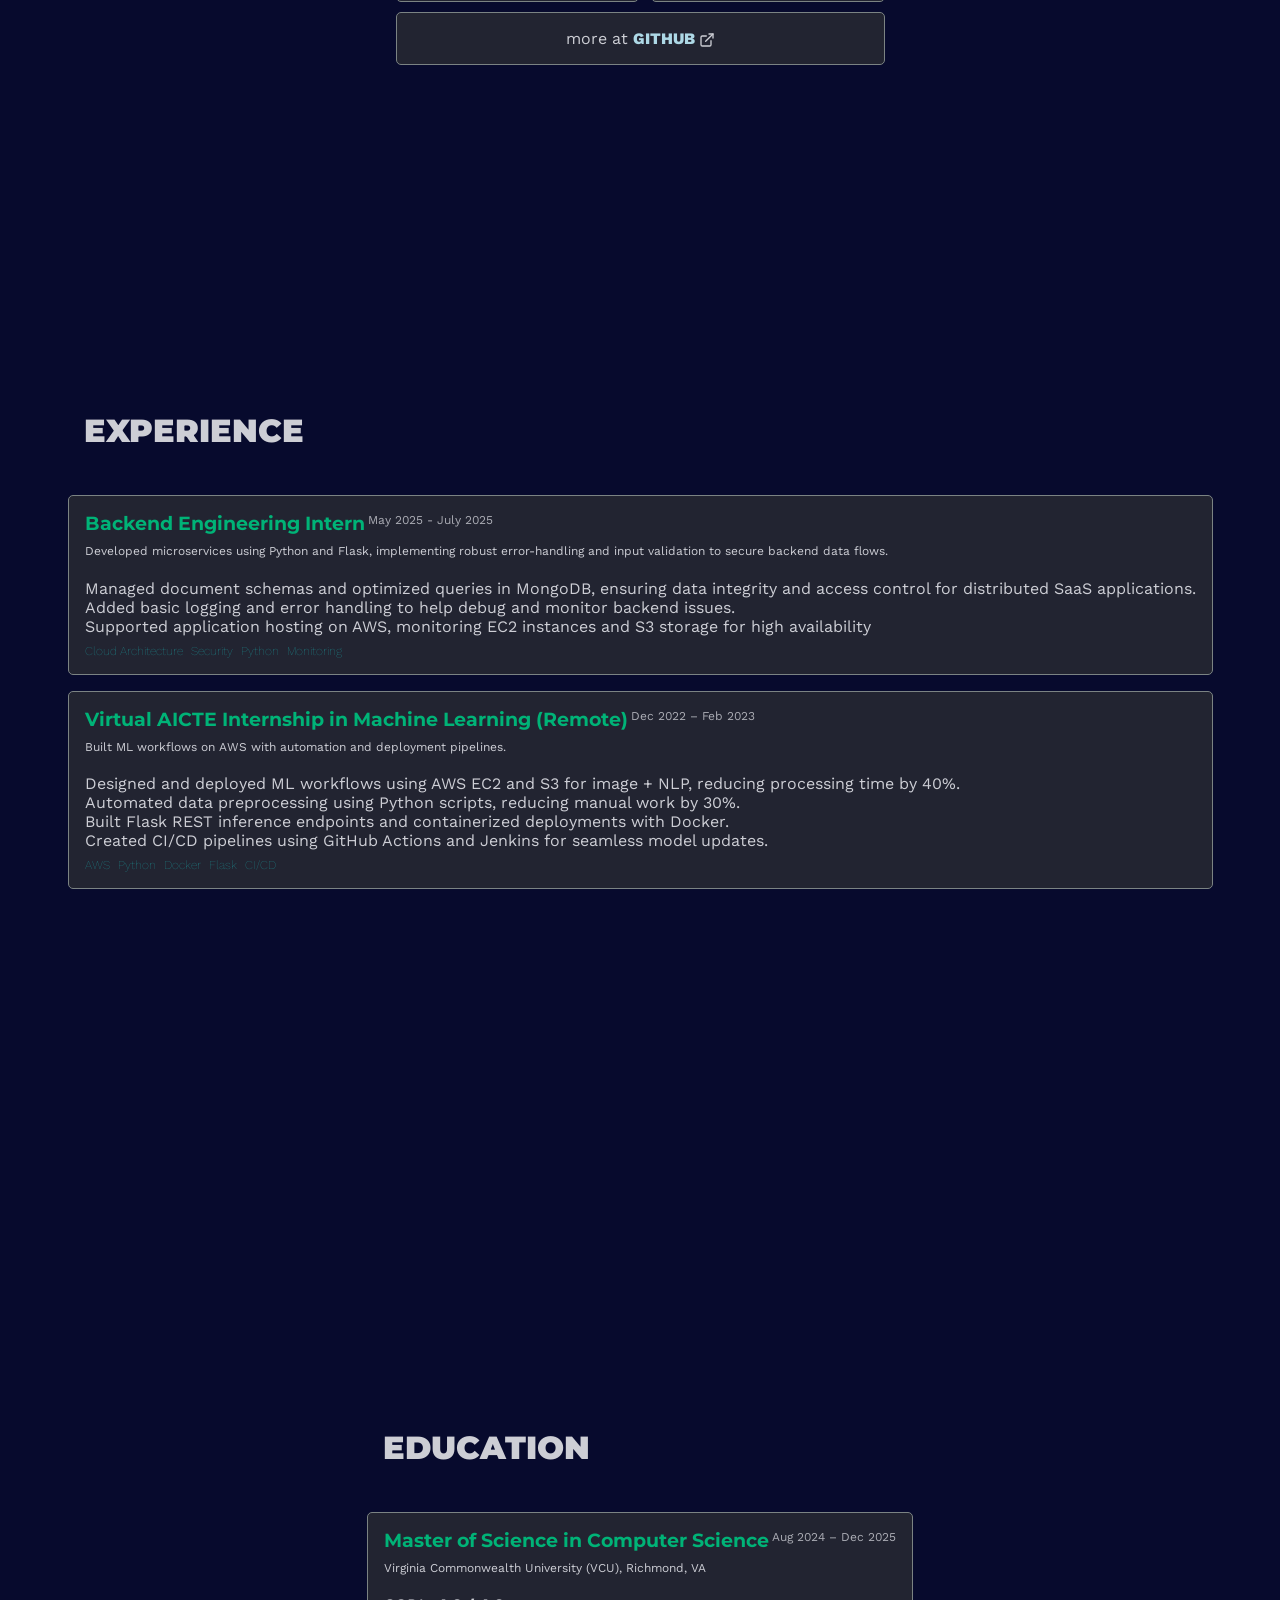
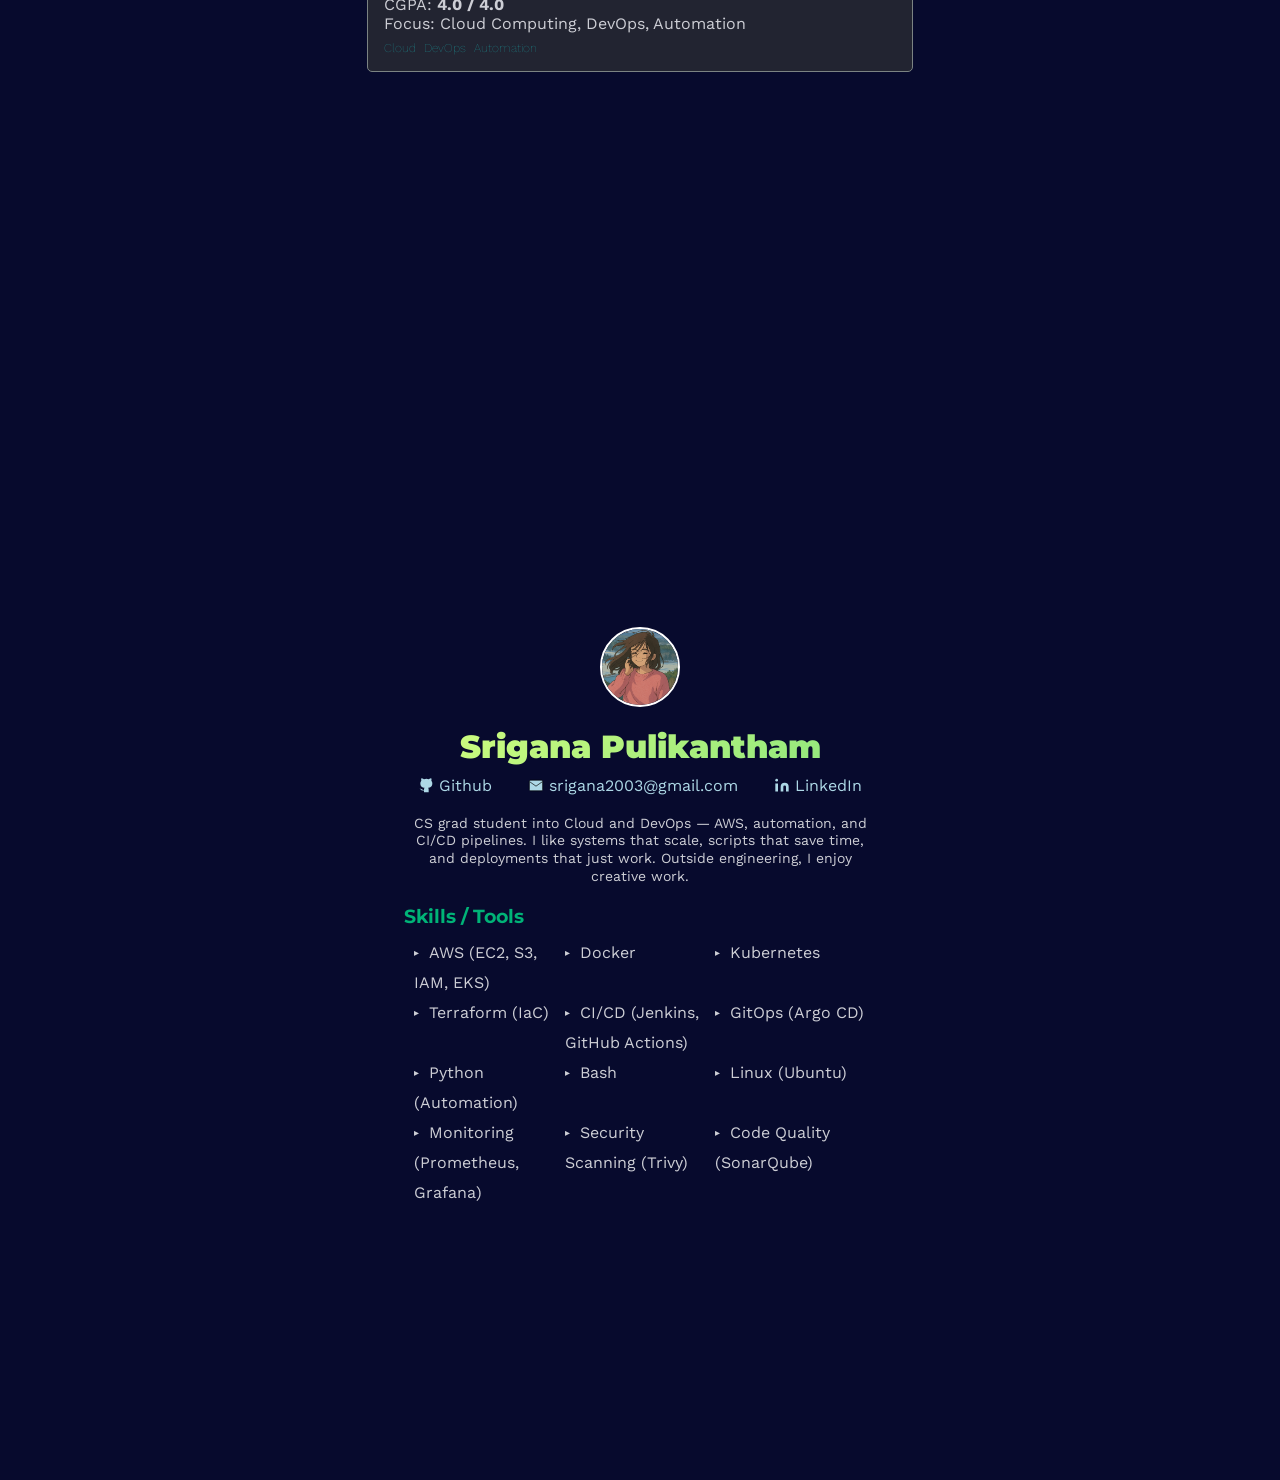
==== commit 8b20eefa: "Update print statement from 'Hello' to 'Goodbye'" ====
--- a/index.html
+++ b/index.html
@@ -260,11 +260,10 @@
             </p>
 
             <div class="repository-language-used-container">
+              <span class="language-used">Terraform</span>
+              <span class="language-used">AWS</span>
               <span class="language-used">Kubernetes</span>
               <span class="language-used">EKS</span>
-              <span class="language-used">Argo CD</span>
-              <span class="language-used">SonarQube</span>
-              <span class="language-used">Trivy</span>
             </div>
           </div>
           <!-- Project 3 End -->
@@ -502,3 +501,4 @@
 
 
 
+
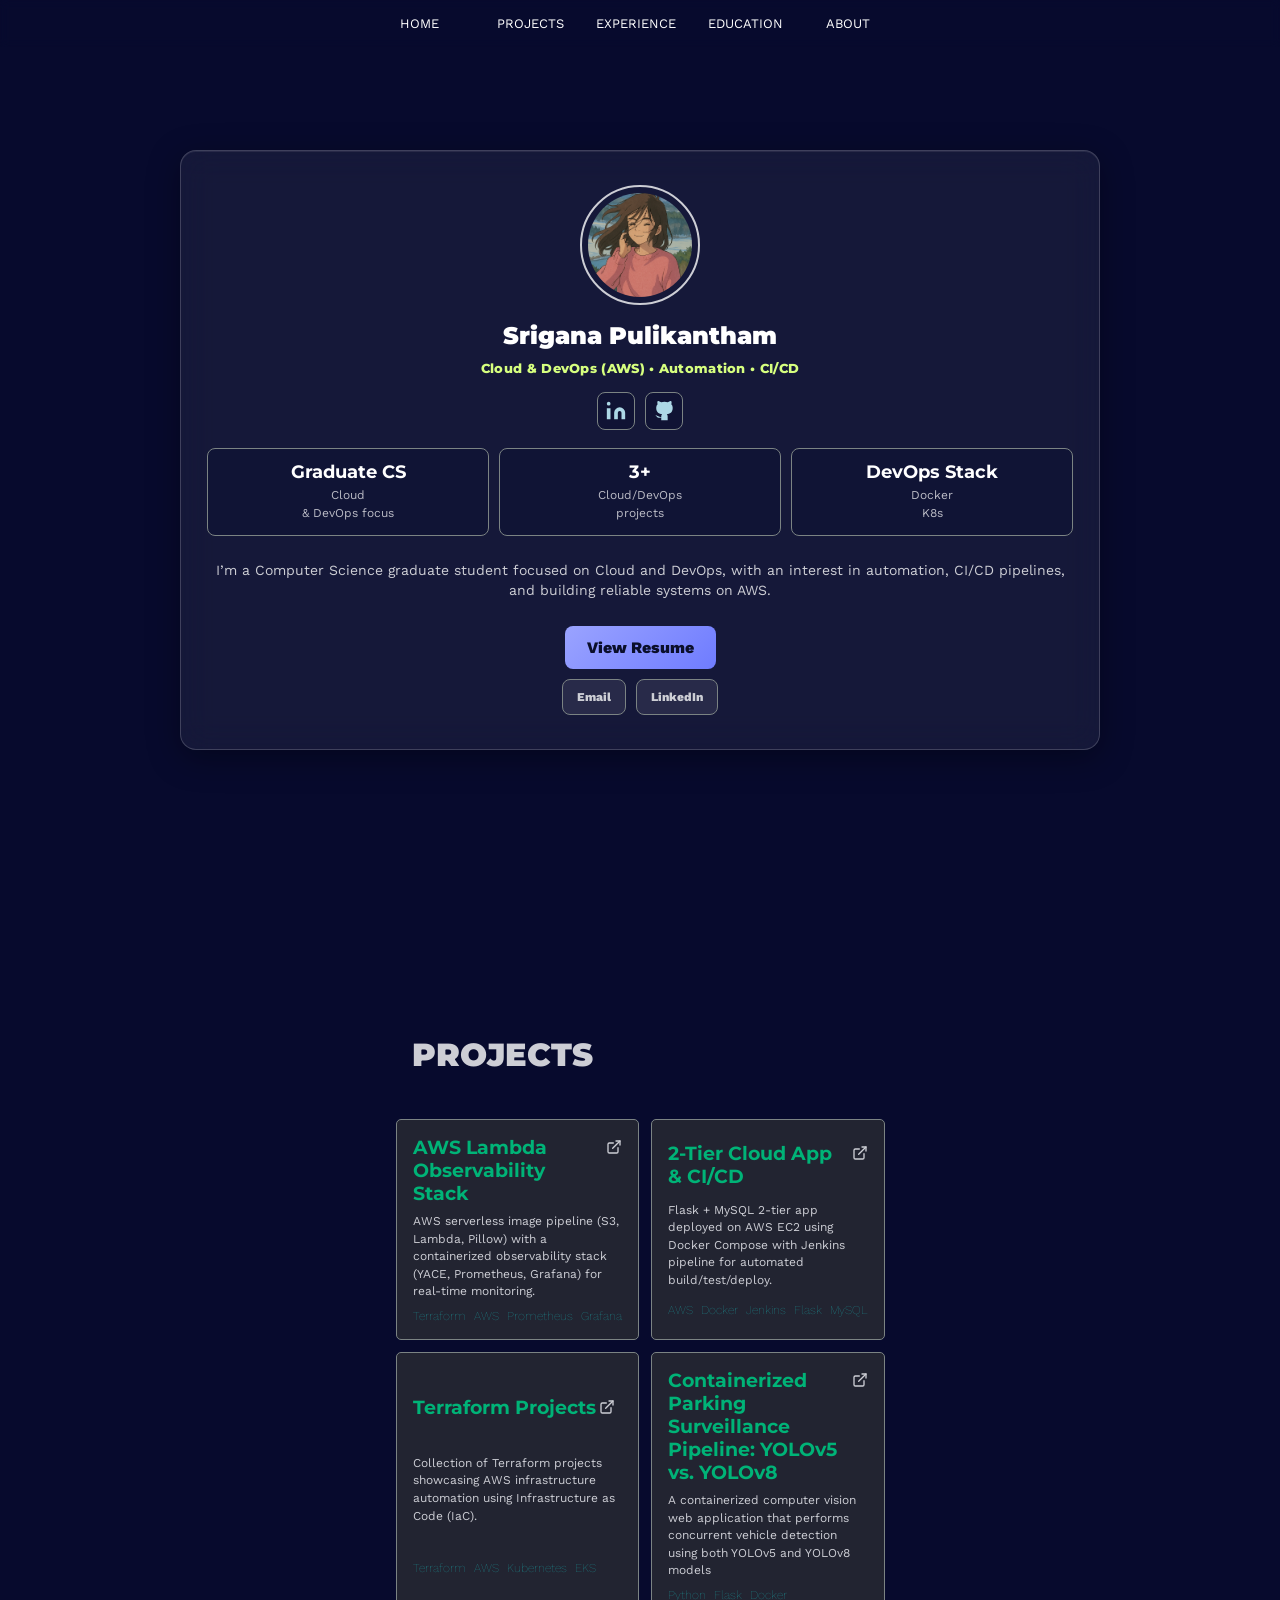
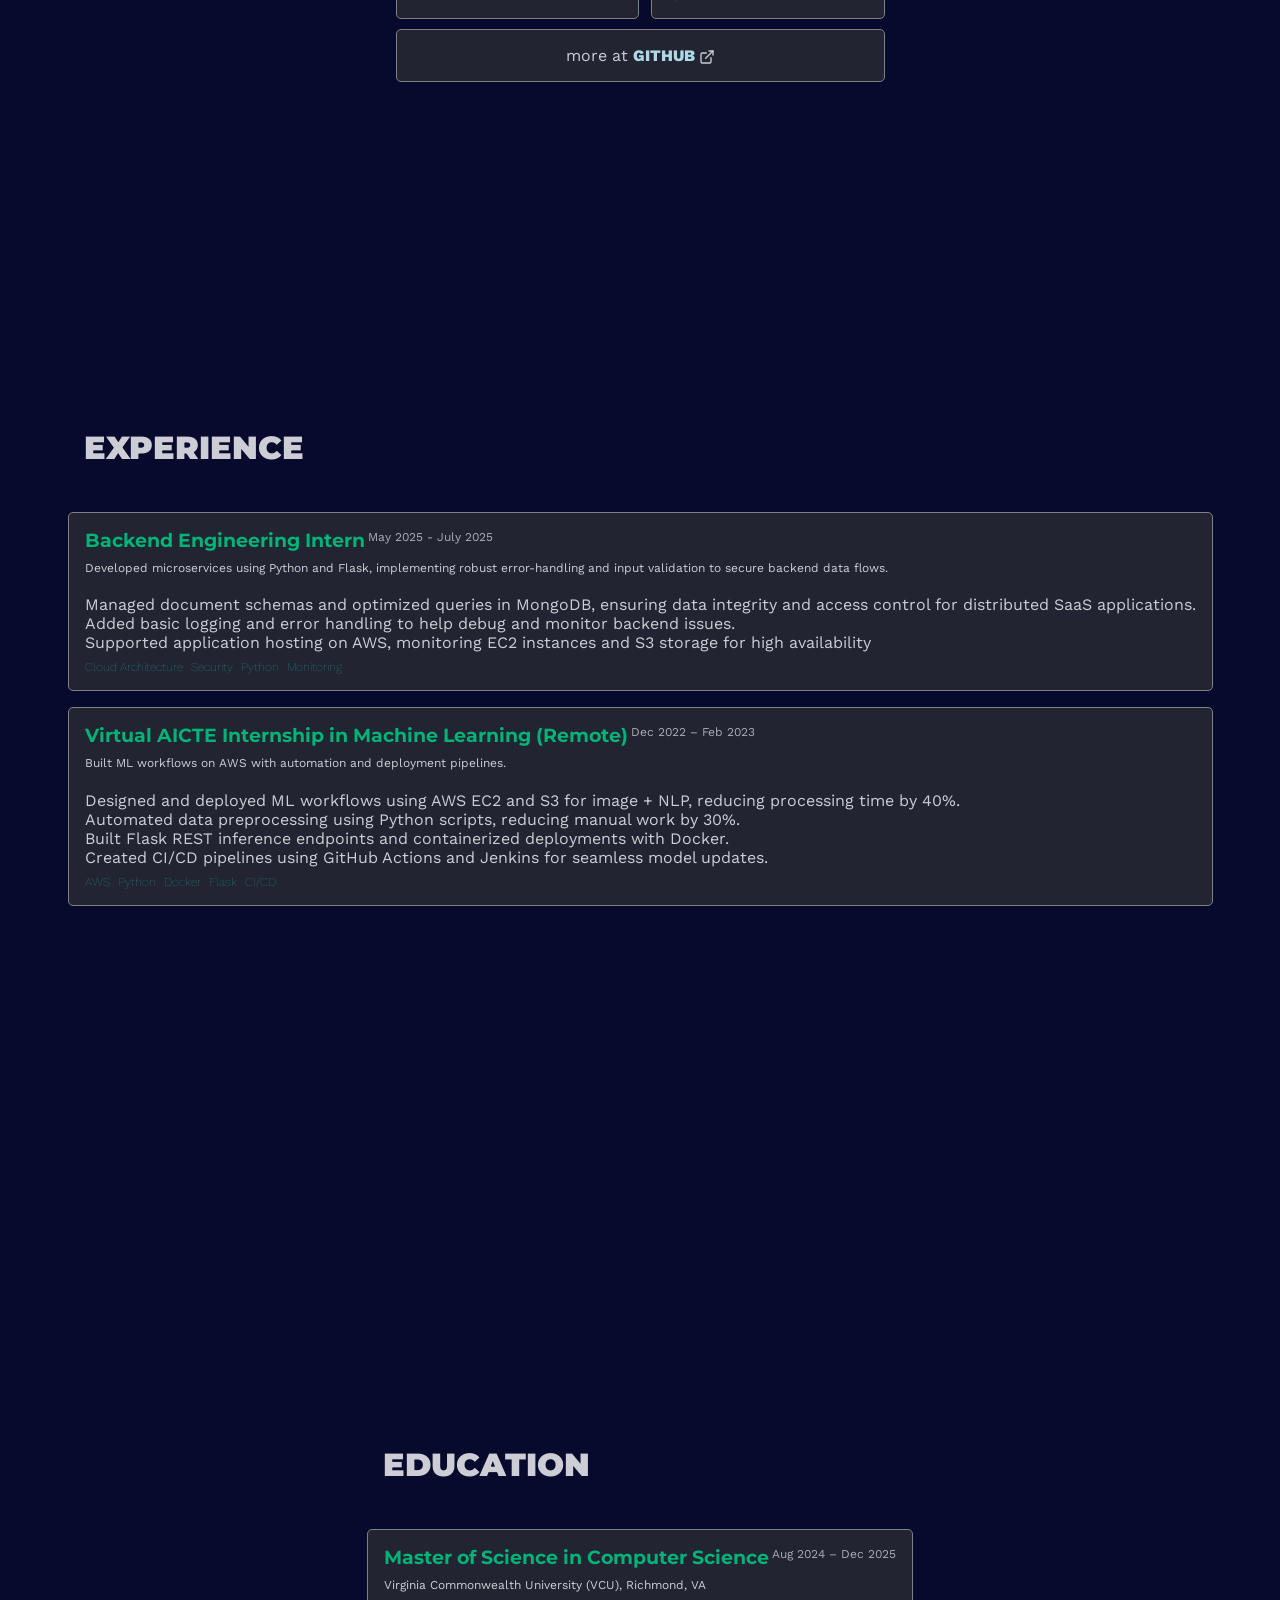
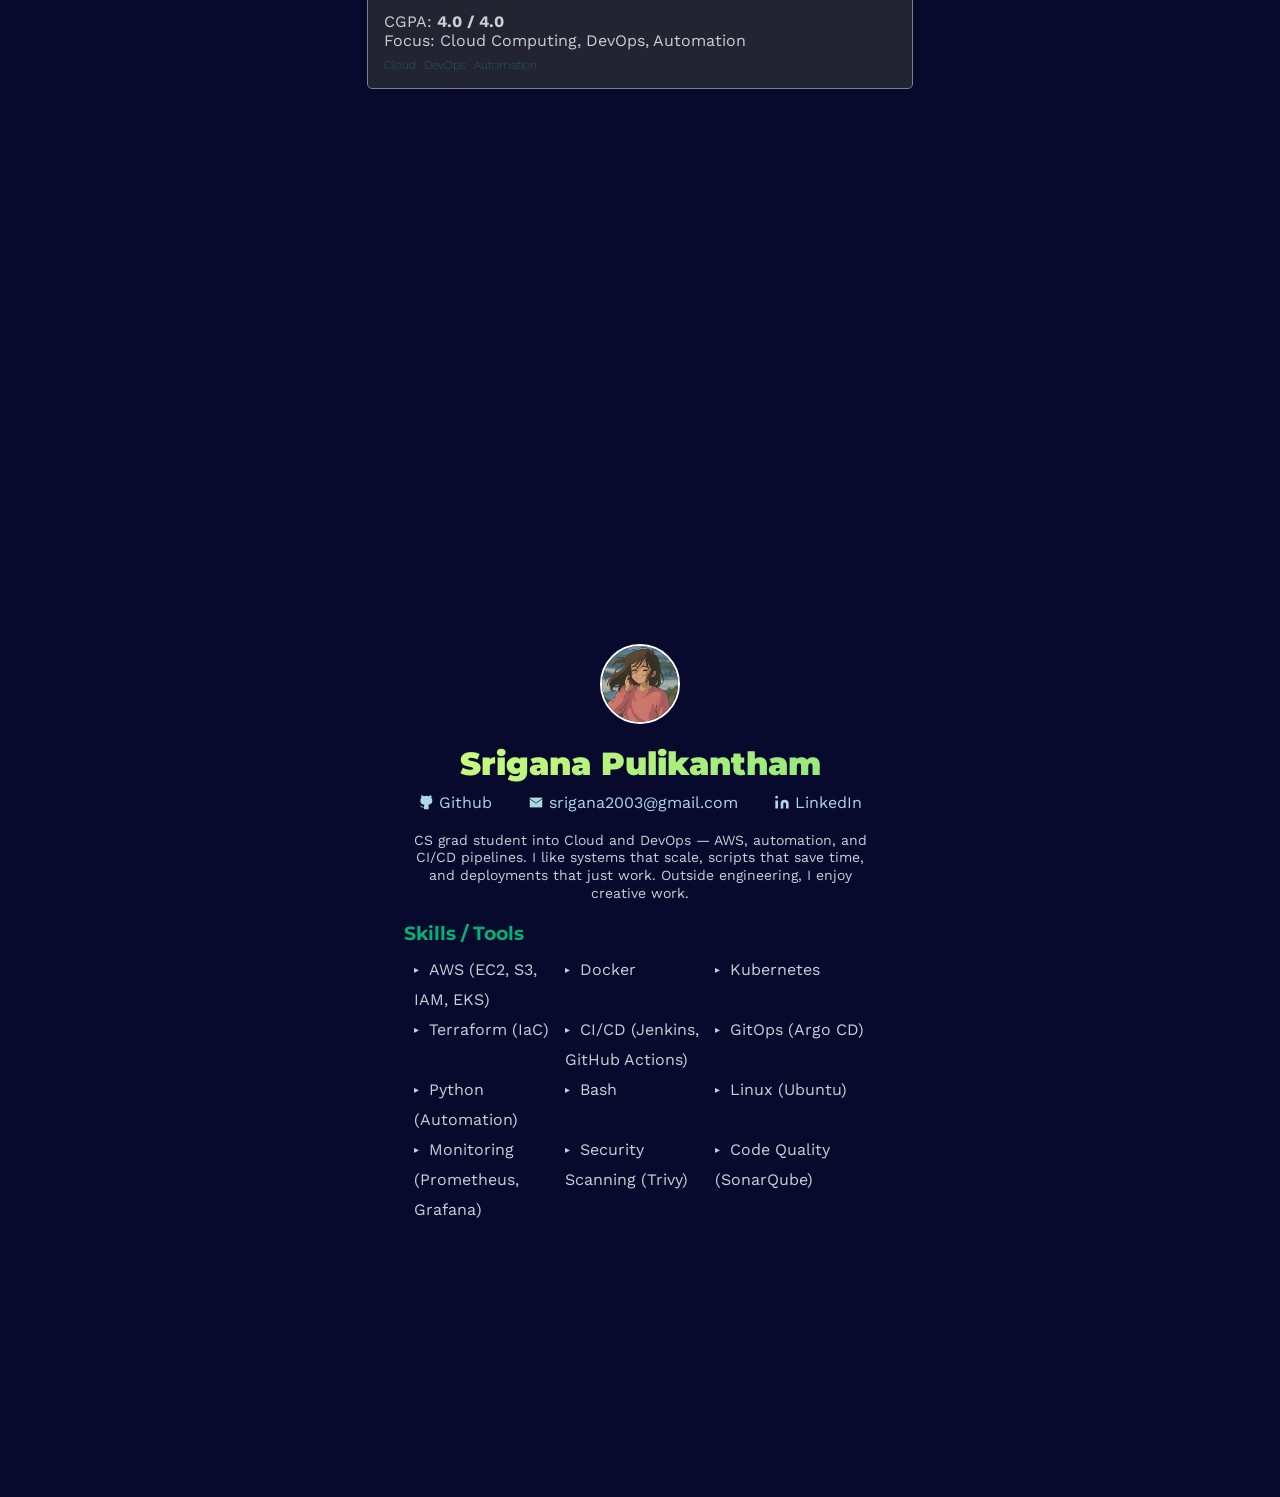
==== commit 53031bd9: "Update print statement from 'Hello' to 'Goodbye'" ====
--- a/index.html
+++ b/index.html
@@ -164,10 +164,10 @@
                 target="_blank"
                 rel="noopener noreferrer"
               >
-                <h3>AWS Cloud Observability Stack</h3>
-              </a>
-              <a
-                href="https://github.com/Srigana/Terraform-Projects.git"
+                <h3>AWS Lambda Observability Stack</h3>
+              </a>
+              <a
+                href="https://github.com/Srigana/aws-lambda-observability-stack.git"
                 target="_blank"
                 rel="noopener noreferrer"
               >
@@ -181,8 +181,7 @@
             </div>
 
             <p class="repository-description">
-              Terraform-provisioned monitoring stack using Prometheus + Grafana on AWS with alerting for proactive incident response.
-            </p>
+AWS serverless image pipeline (S3, Lambda, Pillow) with a containerized observability stack (YACE, Prometheus, Grafana) for real-time monitoring.            </p>
 
             <div class="repository-language-used-container">
               <span class="language-used">Terraform</span>
@@ -502,3 +501,4 @@
 
 
 
+
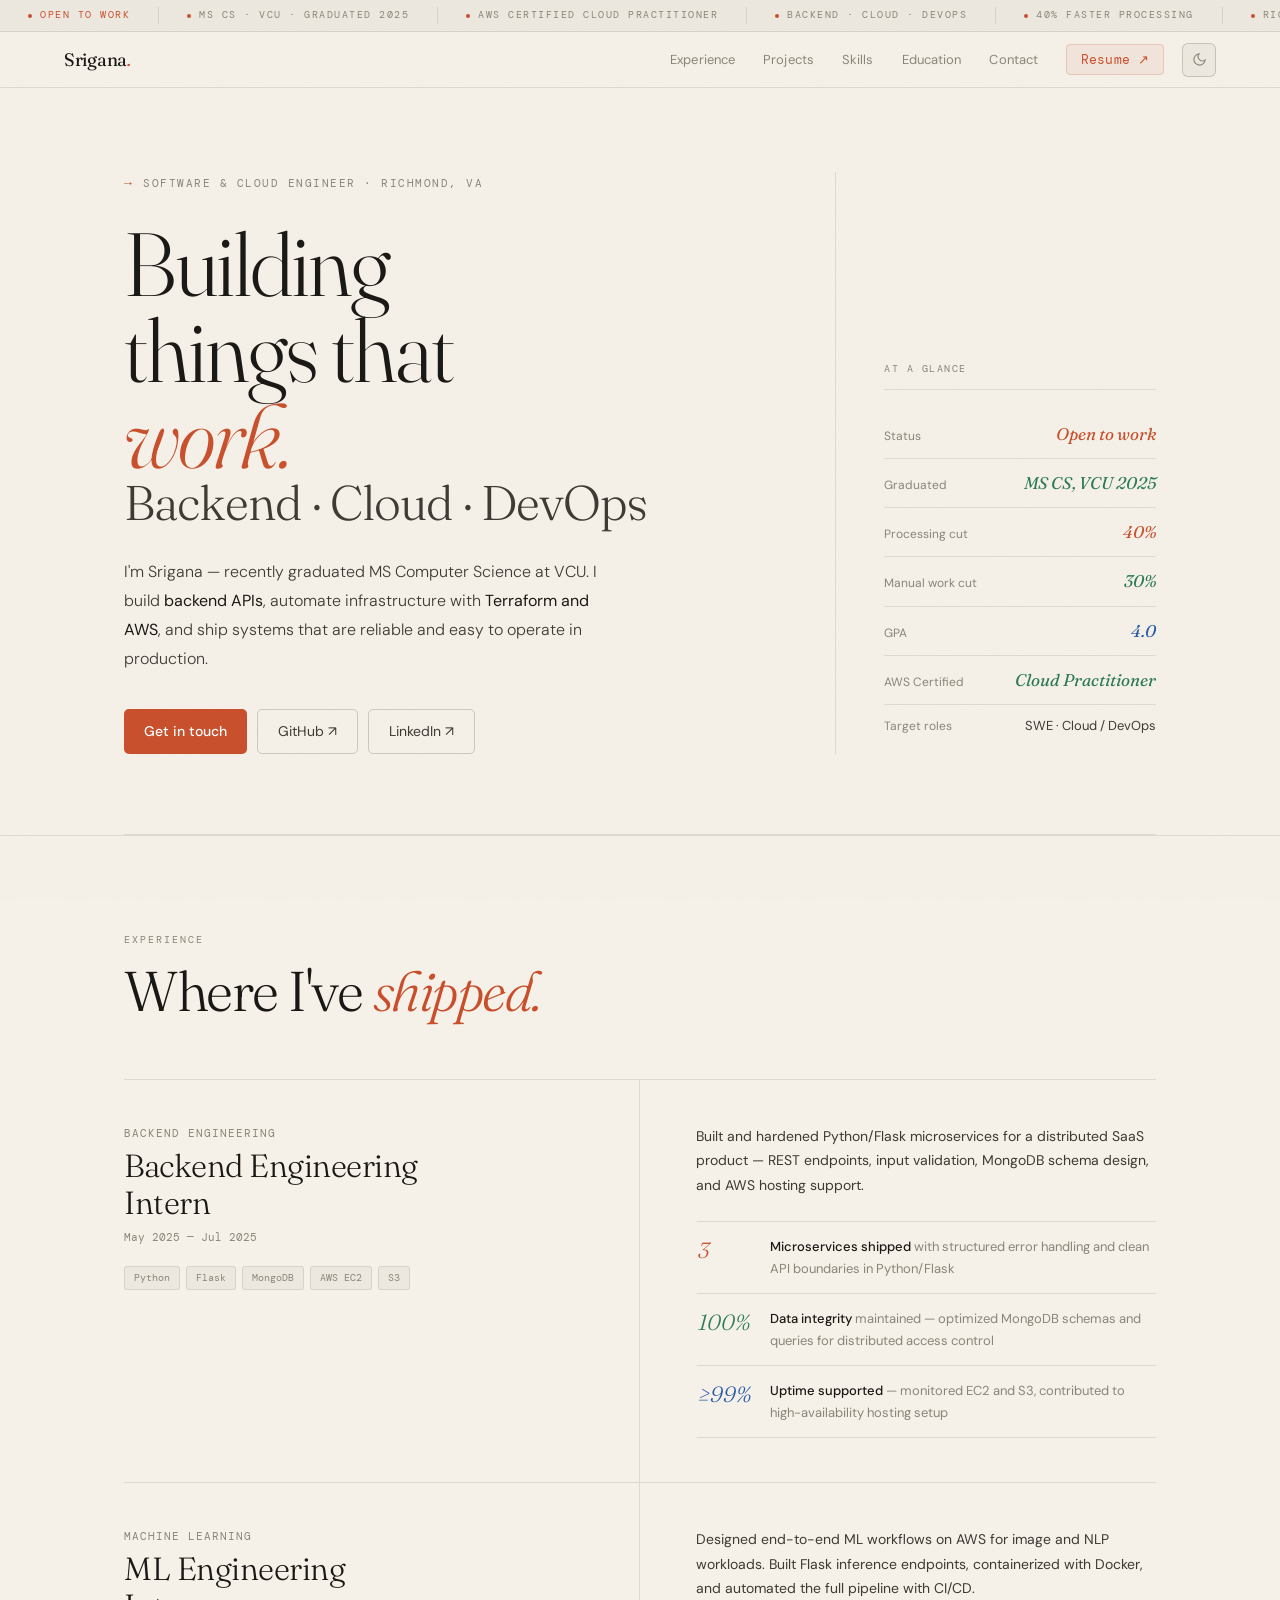
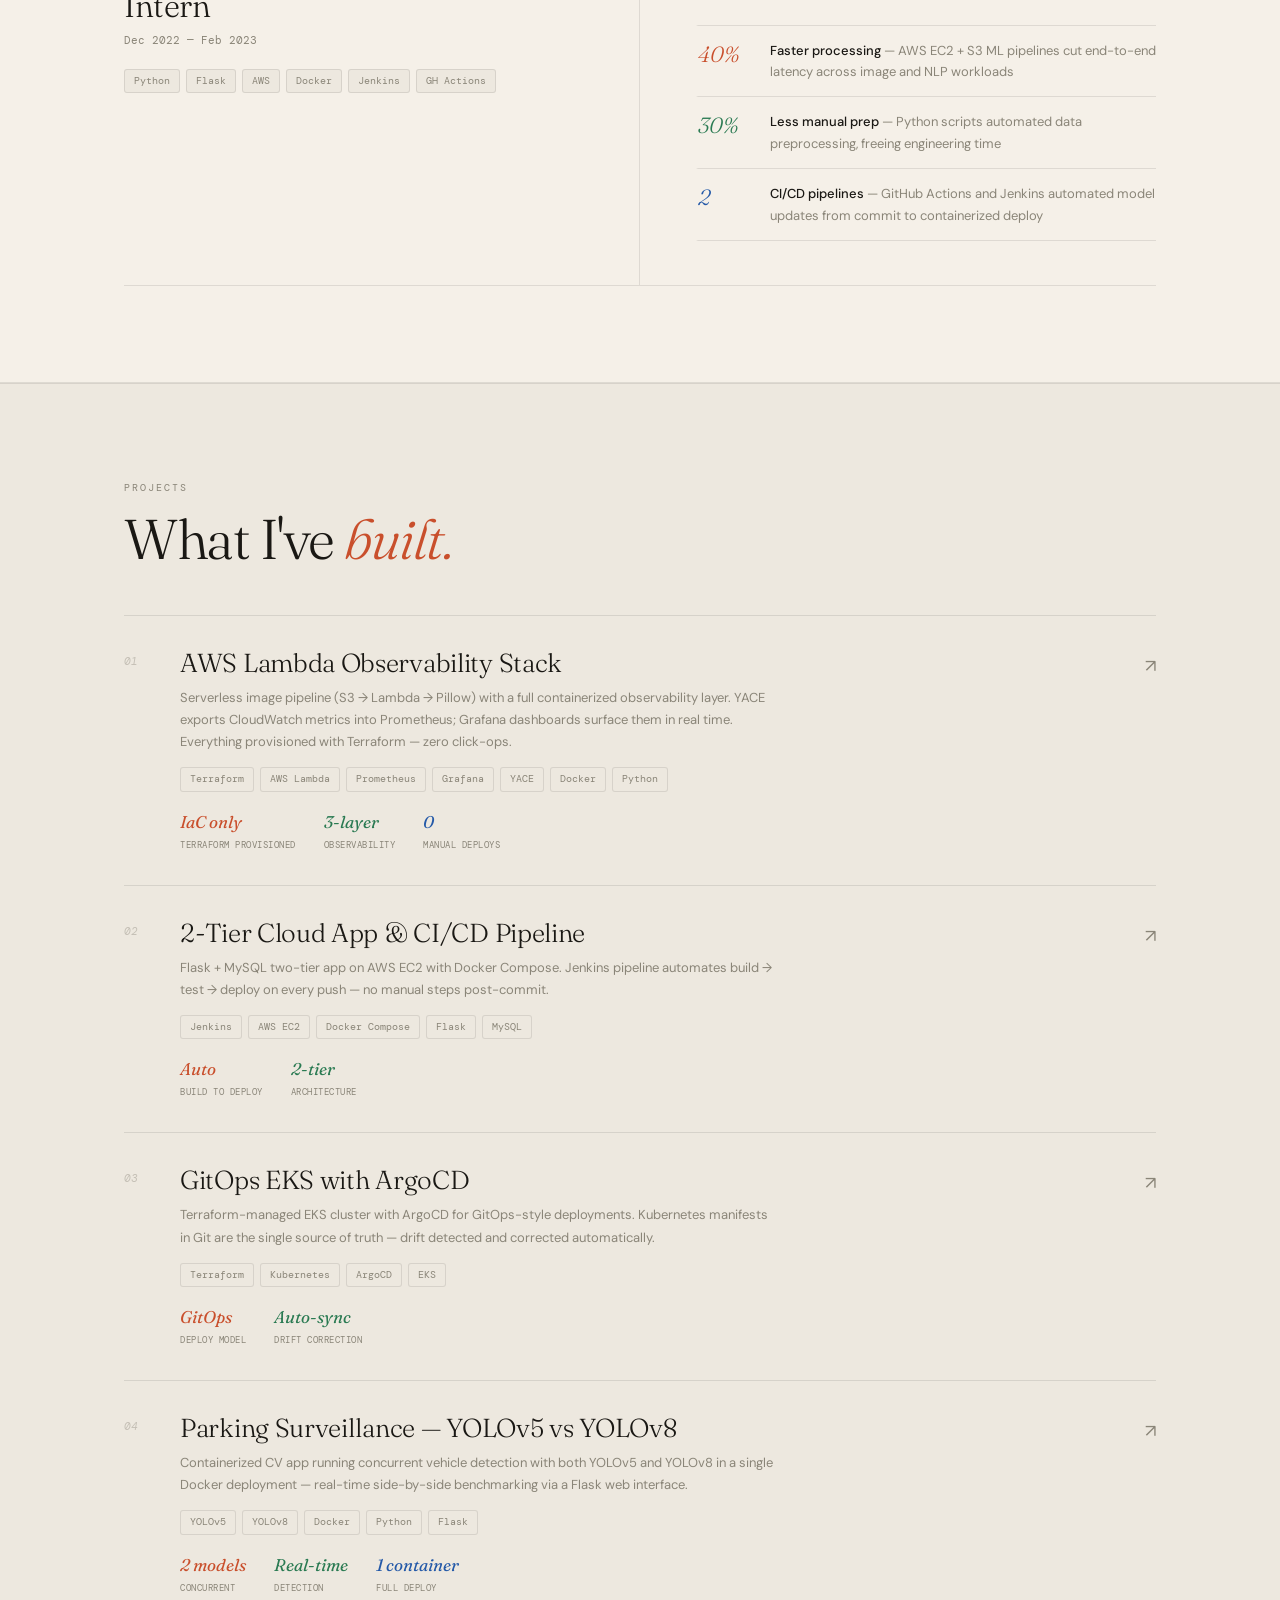
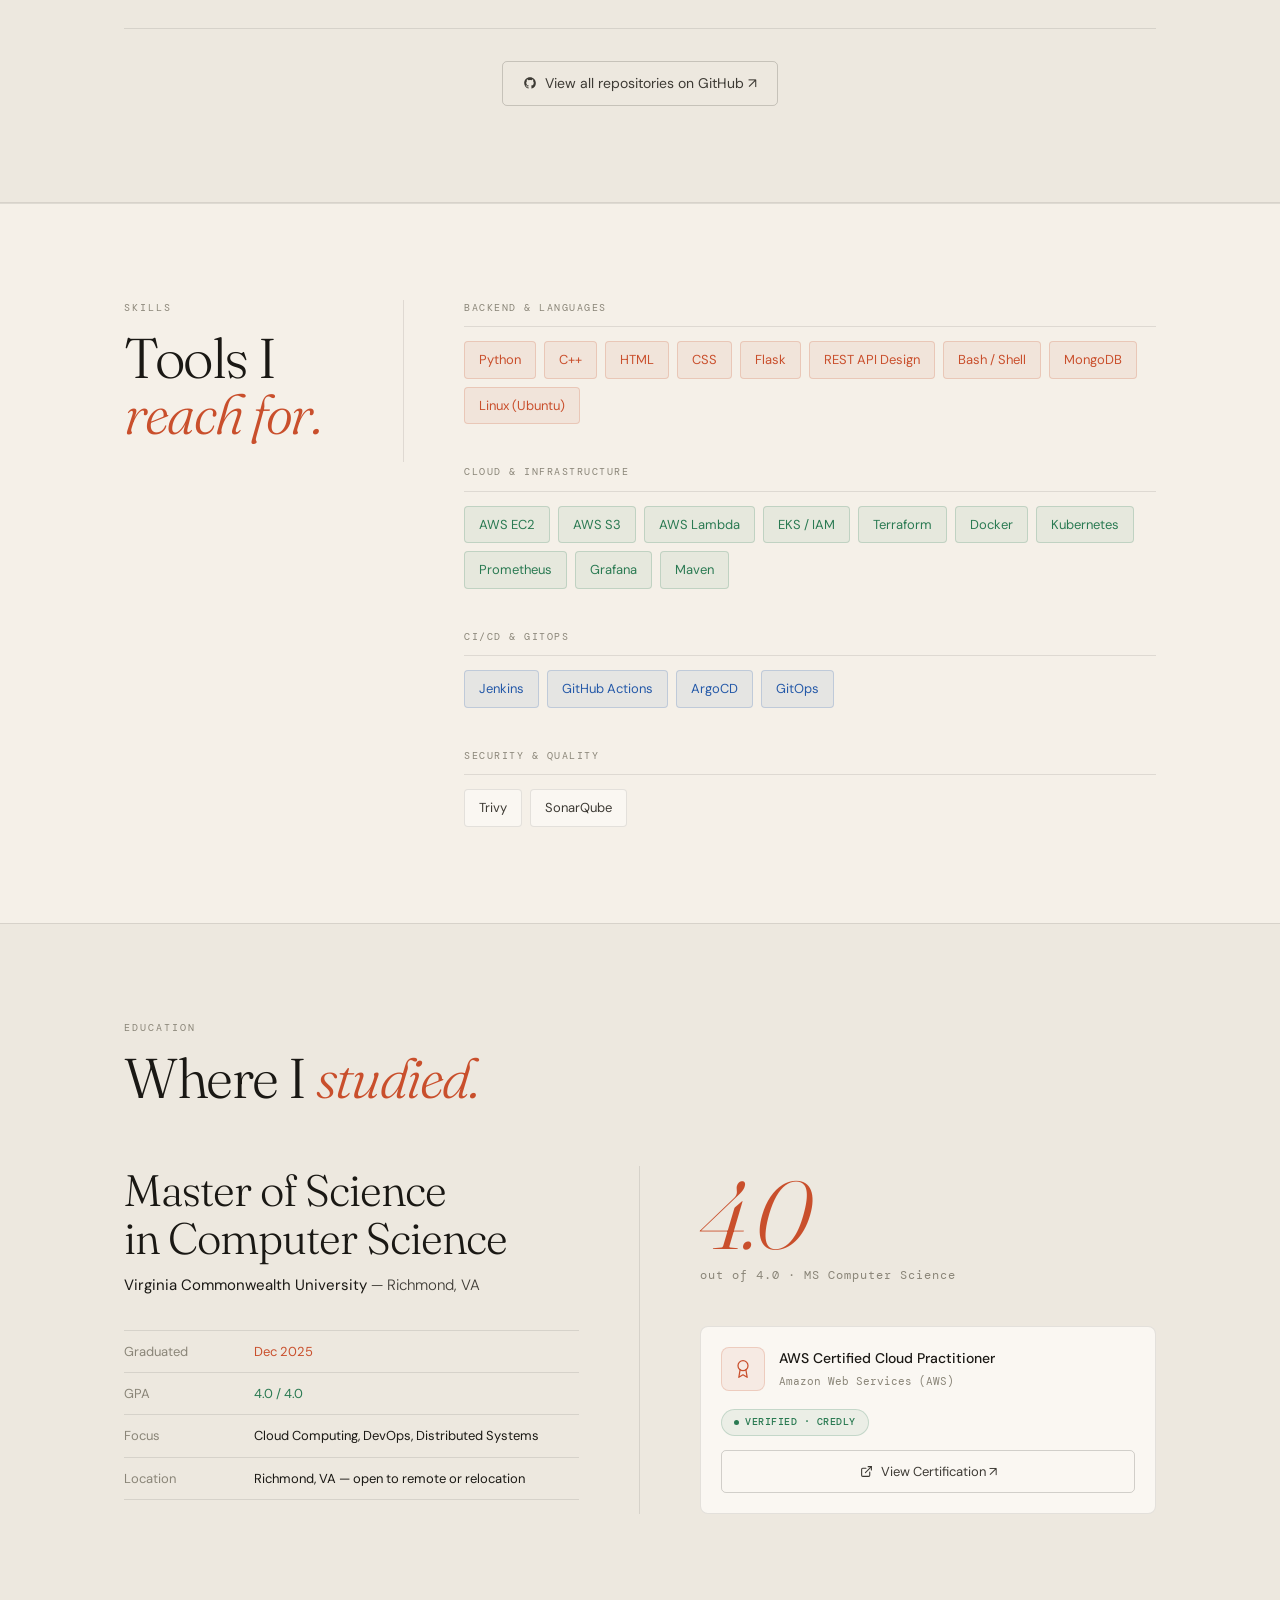
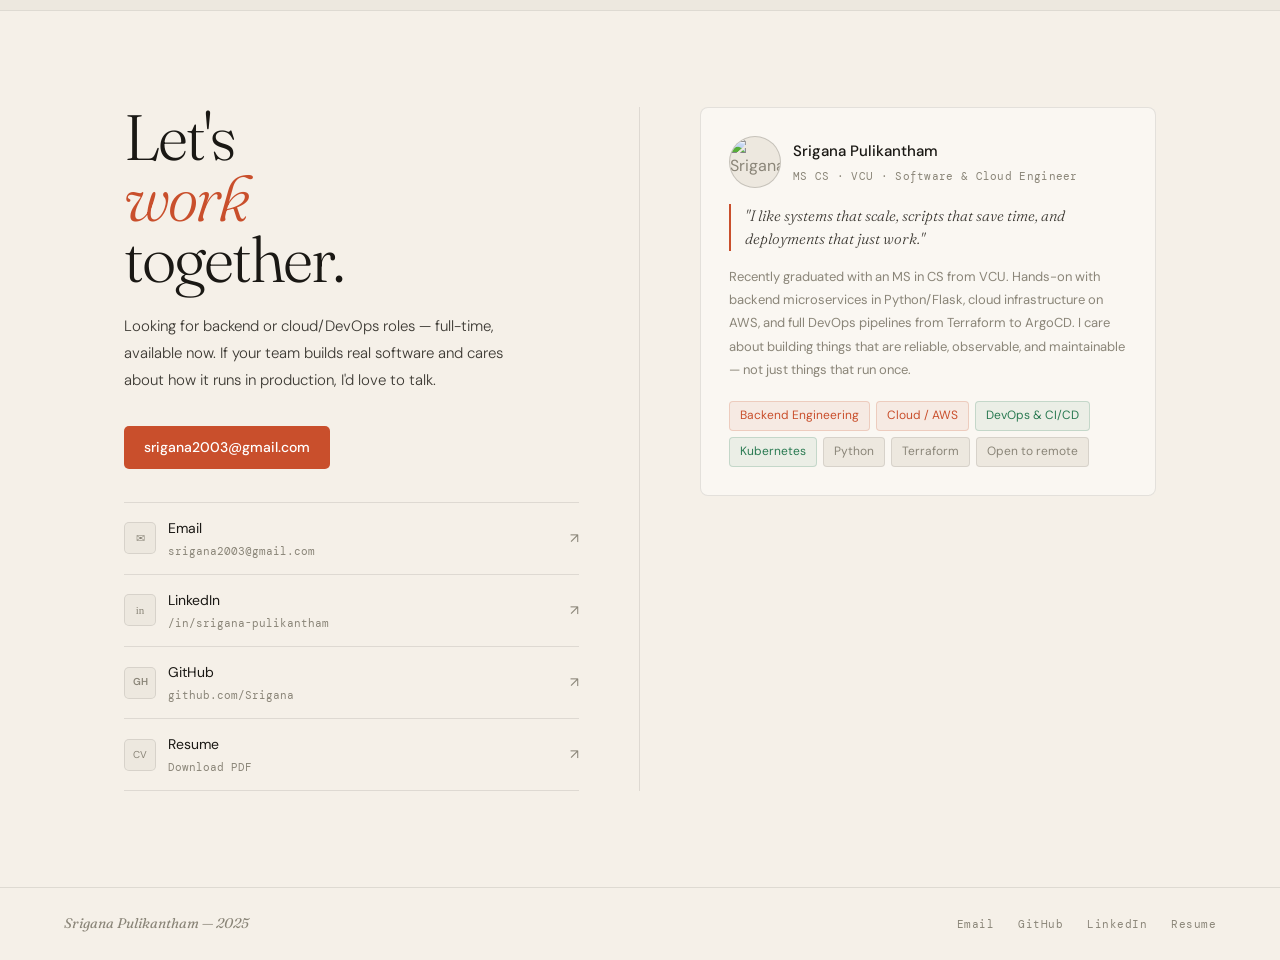
==== commit 8e1898be: "Update print statement from 'Hello' to 'Goodbye'" ====
--- a/index.html
+++ b/index.html
@@ -1,504 +1,1197 @@
 <!DOCTYPE html>
-<html lang="en">
-  <head>
-    <meta charset="UTF-8" />
-    <meta http-equiv="X-UA-Compatible" content="IE=edge" />
-    <meta name="viewport" content="width=device-width, initial-scale=1.0" />
-
-    <!-- SEO -->
-    <meta
-      name="description"
-      content="Srigana Pulikantham — Cloud & DevOps Engineer. Master's student at VCU with a 4.0 GPA, focused on AWS, CI/CD, automation, and reliable cloud infrastructure."
+<html lang="en" data-theme="light">
+<head>
+<meta charset="UTF-8">
+<meta name="viewport" content="width=device-width, initial-scale=1.0">
+<title>Srigana Pulikantham — Software & Cloud Engineer</title>
+<link rel="preconnect" href="https://fonts.googleapis.com">
+<link href="https://fonts.googleapis.com/css2?family=Fraunces:ital,opsz,wght@0,9..144,300;0,9..144,400;0,9..144,600;1,9..144,300;1,9..144,400&family=DM+Mono:ital,wght@0,300;0,400;0,500;1,300&family=DM+Sans:wght@300;400;500&display=swap" rel="stylesheet">
+<style>
+*,*::before,*::after{box-sizing:border-box;margin:0;padding:0}
+html{scroll-behavior:smooth}
+
+/* ── TOKENS ── */
+[data-theme="light"]{
+  --bg:       #f5f0e8;
+  --bg2:      #ede8df;
+  --surface:  #faf7f2;
+  --ink:      #1a1814;
+  --ink2:     #3d3a34;
+  --muted:    #8a8578;
+  --faint:    #c4bfb5;
+  --accent:   #c94f2c;
+  --accent2:  #e8673d;
+  --accentbg: rgba(201,79,44,0.07);
+  --accentbd: rgba(201,79,44,0.2);
+  --green:    #2a7a52;
+  --greenbg:  rgba(42,122,82,0.07);
+  --greenbd:  rgba(42,122,82,0.2);
+  --blue:     #2459a8;
+  --bluebg:   rgba(36,89,168,0.07);
+  --bluebd:   rgba(36,89,168,0.2);
+  --border:   rgba(26,24,20,0.1);
+  --border2:  rgba(26,24,20,0.18);
+  --shadow:   0 2px 20px rgba(26,24,20,0.08);
+  --nav-bg:   rgba(245,240,232,0.9);
+}
+[data-theme="dark"]{
+  --bg:       #141210;
+  --bg2:      #1c1a17;
+  --surface:  #1f1d1a;
+  --ink:      #f0ebe2;
+  --ink2:     #c8c2b8;
+  --muted:    #7a7570;
+  --faint:    #3a3730;
+  --accent:   #e8673d;
+  --accent2:  #f07a52;
+  --accentbg: rgba(232,103,61,0.1);
+  --accentbd: rgba(232,103,61,0.25);
+  --green:    #3da06e;
+  --greenbg:  rgba(61,160,110,0.1);
+  --greenbd:  rgba(61,160,110,0.25);
+  --blue:     #5b8fd4;
+  --bluebg:   rgba(91,143,212,0.1);
+  --bluebd:   rgba(91,143,212,0.25);
+  --border:   rgba(240,235,226,0.09);
+  --border2:  rgba(240,235,226,0.16);
+  --shadow:   0 2px 20px rgba(0,0,0,0.4);
+  --nav-bg:   rgba(20,18,16,0.9);
+}
+
+body{
+  background:var(--bg);
+  color:var(--ink);
+  font-family:'DM Sans',sans-serif;
+  font-size:16px;line-height:1.65;
+  overflow-x:hidden;
+  transition:background 0.35s,color 0.35s;
+}
+
+/* grain */
+body::after{
+  content:'';position:fixed;inset:0;z-index:9999;
+  pointer-events:none;opacity:0.025;
+  background-image:url("data:image/svg+xml,%3Csvg viewBox='0 0 512 512' xmlns='http://www.w3.org/2000/svg'%3E%3Cfilter id='n'%3E%3CfeTurbulence type='fractalNoise' baseFrequency='0.75' numOctaves='4' stitchTiles='stitch'/%3E%3C/filter%3E%3Crect width='100%25' height='100%25' filter='url(%23n)'/%3E%3C/svg%3E");
+  background-size:200px;
+}
+
+/* ── NAV ── */
+nav{
+  position:fixed;top:32px;left:0;right:0;z-index:100;
+  height:56px;display:flex;align-items:center;justify-content:space-between;
+  padding:0 clamp(20px,5vw,80px);
+  background:var(--nav-bg);
+  backdrop-filter:blur(16px);
+  border-bottom:1px solid var(--border);
+  transition:background 0.35s,border-color 0.35s;
+}
+.nav-logo{
+  font-family:'Fraunces',Georgia,serif;
+  font-size:18px;font-weight:400;
+  color:var(--ink);text-decoration:none;
+  letter-spacing:-0.3px;
+  transition:color 0.2s;
+}
+.nav-logo em{font-style:italic;color:var(--accent);}
+.nav-logo:hover{color:var(--accent);}
+
+.nav-r{display:flex;align-items:center;gap:6px;}
+.nav-links{display:flex;align-items:center;gap:28px;list-style:none;margin-right:12px;}
+.nav-links a{
+  font-size:13px;font-weight:400;color:var(--muted);
+  text-decoration:none;letter-spacing:0.1px;transition:color 0.2s;
+}
+.nav-links a:hover{color:var(--ink);}
+.nav-cv{
+  font-family:'DM Mono',monospace;font-size:11px;font-weight:500;
+  color:var(--accent) !important;letter-spacing:0.5px;
+  border:1px solid var(--accentbd);padding:6px 14px;border-radius:4px;
+  background:var(--accentbg);transition:background 0.2s !important;
+}
+.nav-cv:hover{background:rgba(201,79,44,0.13) !important;}
+[data-theme="dark"] .nav-cv:hover{background:rgba(232,103,61,0.15) !important;}
+
+.theme-btn{
+  width:34px;height:34px;border-radius:6px;cursor:pointer;
+  background:var(--bg2);border:1px solid var(--border2);
+  display:flex;align-items:center;justify-content:center;
+  transition:background 0.2s;
+}
+.theme-btn:hover{background:var(--faint);}
+.theme-btn svg{width:15px;height:15px;stroke:var(--muted);}
+.icon-moon,.icon-sun{transition:opacity 0.2s;}
+.icon-moon{display:block;}
+.icon-sun{display:none;}
+[data-theme="dark"] .icon-moon{display:none;}
+[data-theme="dark"] .icon-sun{display:block;}
+
+.ham{
+  display:none;width:34px;height:34px;border-radius:6px;cursor:pointer;
+  background:var(--bg2);border:1px solid var(--border2);
+  align-items:center;justify-content:center;flex-direction:column;gap:4px;
+}
+.ham span{display:block;width:14px;height:1.5px;background:var(--muted);border-radius:2px;}
+.mob-menu{
+  display:none;position:fixed;top:88px;left:0;right:0;z-index:99;
+  background:var(--nav-bg);backdrop-filter:blur(16px);
+  border-bottom:1px solid var(--border);
+  padding:8px clamp(20px,5vw,80px) 16px;
+  flex-direction:column;
+}
+.mob-menu.open{display:flex;}
+.mob-menu a{font-size:15px;color:var(--muted);text-decoration:none;padding:10px 0;border-bottom:1px solid var(--border);transition:color 0.2s;}
+.mob-menu a:last-child{border-bottom:none;}
+.mob-menu a:hover{color:var(--ink);}
+
+/* ── PAGE ── */
+.wrap{max-width:1160px;margin:0 auto;padding:0 clamp(20px,5vw,80px);}
+section{position:relative;}
+.rule{border:none;border-top:1px solid var(--border);margin:0;}
+
+/* ── BUTTONS ── */
+.btn{
+  display:inline-flex;align-items:center;gap:8px;
+  font-family:'DM Sans',sans-serif;font-size:14px;font-weight:400;
+  padding:10px 20px;border-radius:5px;text-decoration:none;
+  cursor:pointer;border:none;transition:all 0.18s;
+}
+.btn-solid{background:var(--accent);color:#fff;font-weight:500;}
+.btn-solid:hover{background:var(--accent2);transform:translateY(-1px);}
+.btn-line{background:transparent;color:var(--ink2);border:1px solid var(--border2);}
+.btn-line:hover{border-color:var(--accent);color:var(--accent);background:var(--accentbg);}
+
+/* ── HERO ── */
+#hero{
+  padding:140px 0 80px;
+  display:grid;grid-template-columns:1fr 320px;
+  gap:0;align-items:end;
+  border-bottom:1px solid var(--border);
+}
+.hero-l{padding-right:80px;border-right:1px solid var(--border);}
+.hero-tag{
+  font-family:'DM Mono',monospace;font-size:11px;font-weight:400;
+  letter-spacing:1.5px;text-transform:uppercase;color:var(--muted);
+  margin-bottom:28px;display:flex;align-items:center;gap:10px;
+}
+.hero-tag::before{content:'→';color:var(--accent);font-size:13px;}
+h1{
+  font-family:'Fraunces',Georgia,serif;
+  font-size:clamp(52px,7vw,92px);
+  font-weight:300;line-height:0.96;
+  letter-spacing:-2px;margin-bottom:32px;
+}
+h1 em{font-style:italic;color:var(--accent);font-weight:300;}
+h1 .small-line{font-size:clamp(28px,3.8vw,50px);display:block;letter-spacing:-1px;color:var(--ink2);}
+
+.hero-desc{
+  font-size:16px;font-weight:300;color:var(--ink2);
+  line-height:1.8;max-width:480px;margin-bottom:36px;
+}
+.hero-desc strong{color:var(--ink);font-weight:400;}
+.hero-btns{display:flex;gap:10px;flex-wrap:wrap;}
+
+/* hero right */
+.hero-r{padding-left:48px;padding-bottom:8px;}
+.hero-r-label{
+  font-family:'DM Mono',monospace;font-size:10px;
+  letter-spacing:1.5px;text-transform:uppercase;
+  color:var(--muted);margin-bottom:20px;padding-bottom:12px;
+  border-bottom:1px solid var(--border);
+}
+.kv-row{
+  display:flex;align-items:baseline;
+  justify-content:space-between;gap:12px;
+  padding:10px 0;border-bottom:1px solid var(--border);
+}
+.kv-row:last-child{border-bottom:none;}
+.kv-key{font-size:12px;color:var(--muted);white-space:nowrap;}
+.kv-val{
+  font-family:'Fraunces',Georgia,serif;
+  font-size:17px;font-style:italic;
+  text-align:right;
+}
+.kv-val.a{color:var(--accent);}
+.kv-val.g{color:var(--green);}
+.kv-val.b{color:var(--blue);}
+.kv-val.sm{font-size:13px;font-style:normal;font-family:'DM Sans',sans-serif;color:var(--ink2);}
+
+/* ── EXPERIENCE ── */
+#experience{padding:96px 0;}
+.sec-label{
+  font-family:'DM Mono',monospace;font-size:10px;
+  letter-spacing:2px;text-transform:uppercase;color:var(--muted);
+  margin-bottom:14px;
+}
+.sec-h{
+  font-family:'Fraunces',Georgia,serif;
+  font-size:clamp(36px,4.5vw,56px);
+  font-weight:300;letter-spacing:-1.5px;line-height:1;
+  margin-bottom:60px;
+}
+.sec-h em{font-style:italic;color:var(--accent);}
+
+.exp-row{
+  display:grid;grid-template-columns:1fr 1fr;
+  gap:0;border-top:1px solid var(--border);
+}
+.exp-row:last-of-type{border-bottom:1px solid var(--border);}
+.exp-l{
+  padding:44px 56px 44px 0;
+  border-right:1px solid var(--border);
+}
+.exp-r{padding:44px 0 44px 56px;}
+
+.exp-co{
+  font-family:'DM Mono',monospace;font-size:11px;
+  letter-spacing:1px;text-transform:uppercase;
+  color:var(--muted);margin-bottom:6px;
+}
+.exp-title{
+  font-family:'Fraunces',Georgia,serif;
+  font-size:clamp(22px,2.8vw,32px);
+  font-weight:300;letter-spacing:-0.5px;line-height:1.15;
+  margin-bottom:6px;
+}
+.exp-period{
+  font-family:'DM Mono',monospace;font-size:11px;
+  color:var(--muted);margin-bottom:20px;
+}
+.exp-stack{display:flex;flex-wrap:wrap;gap:6px;}
+.tag-mono{
+  font-family:'DM Mono',monospace;font-size:10px;
+  padding:3px 9px;border-radius:3px;
+  background:var(--bg2);border:1px solid var(--border);color:var(--muted);
+  transition:background 0.3s;
+}
+
+.exp-summary{font-size:14px;color:var(--ink2);line-height:1.75;margin-bottom:24px;}
+.exp-wins{display:flex;flex-direction:column;gap:0;}
+.win-row{
+  display:grid;grid-template-columns:72px 1fr;
+  gap:0;padding:14px 0;border-top:1px solid var(--border);
+  align-items:start;
+}
+.win-row:last-child{border-bottom:1px solid var(--border);}
+.win-fig{
+  font-family:'Fraunces',Georgia,serif;
+  font-size:22px;font-style:italic;font-weight:300;
+  line-height:1.2;padding-top:1px;
+}
+.win-fig.a{color:var(--accent);}
+.win-fig.g{color:var(--green);}
+.win-fig.b{color:var(--blue);}
+.win-txt{font-size:13px;color:var(--muted);line-height:1.65;}
+.win-txt strong{color:var(--ink);font-weight:500;}
+
+.gap-note{
+  display:flex;align-items:center;gap:14px;
+  padding:14px 0;border-top:1px solid var(--border);
+}
+.gap-line{flex:1;height:1px;background:var(--faint);}
+.gap-text{
+  font-family:'DM Mono',monospace;font-size:11px;
+  color:var(--muted);font-style:italic;white-space:nowrap;
+}
+
+/* ── PROJECTS ── */
+#projects{
+  padding:96px 0;
+  background:var(--bg2);
+  border-top:1px solid var(--border);
+  border-bottom:1px solid var(--border);
+  transition:background 0.35s;
+}
+.proj-header{
+  display:flex;align-items:flex-end;justify-content:space-between;
+  margin-bottom:48px;flex-wrap:wrap;gap:16px;
+}
+.proj-list{display:flex;flex-direction:column;gap:0;}
+
+.proj-item{
+  display:grid;grid-template-columns:56px 1fr auto;
+  gap:0;align-items:start;
+  padding:32px 0;
+  border-top:1px solid var(--border);
+  text-decoration:none;color:inherit;
+  transition:background 0.15s;
+  position:relative;
+}
+.proj-item:last-of-type{border-bottom:1px solid var(--border);}
+.proj-item:hover .proj-title-txt{color:var(--accent);}
+.proj-item:hover .proj-arrow{transform:translate(4px,-4px);color:var(--accent);}
+
+.proj-idx{
+  font-family:'DM Mono',monospace;font-size:11px;
+  color:var(--faint);padding-top:4px;font-style:italic;
+}
+.proj-mid{padding:0 40px 0 0;}
+.proj-title-txt{
+  font-family:'Fraunces',Georgia,serif;
+  font-size:clamp(18px,2.2vw,26px);
+  font-weight:300;letter-spacing:-0.3px;
+  margin-bottom:8px;line-height:1.2;
+  transition:color 0.2s;
+}
+.proj-desc-txt{font-size:13px;color:var(--muted);line-height:1.7;margin-bottom:14px;max-width:600px;}
+.proj-tags{display:flex;flex-wrap:wrap;gap:6px;margin-bottom:16px;}
+.proj-nums-row{display:flex;gap:28px;}
+.pstat-val{
+  font-family:'Fraunces',Georgia,serif;
+  font-size:17px;font-style:italic;display:block;
+}
+.pstat-val.a{color:var(--accent);}
+.pstat-val.g{color:var(--green);}
+.pstat-val.b{color:var(--blue);}
+.pstat-key{font-family:'DM Mono',monospace;font-size:9px;color:var(--muted);letter-spacing:0.5px;text-transform:uppercase;margin-top:2px;display:block;}
+.proj-arrow{font-size:18px;color:var(--muted);padding-top:4px;transition:transform 0.2s,color 0.2s;flex-shrink:0;}
+
+.view-all-row{margin-top:32px;text-align:center;}
+
+/* ── SKILLS ── */
+#skills{padding:96px 0;}
+.skills-layout{
+  display:grid;grid-template-columns:280px 1fr;
+  gap:0;align-items:start;
+}
+.skills-l{
+  padding-right:60px;
+  border-right:1px solid var(--border);
+  position:sticky;top:80px;
+}
+.skills-intro{
+  font-family:'Fraunces',Georgia,serif;
+  font-size:22px;font-weight:300;font-style:italic;
+  line-height:1.4;color:var(--ink2);margin-bottom:20px;
+}
+.skills-note{font-size:13px;color:var(--muted);line-height:1.7;}
+.skills-r{padding-left:60px;}
+.sg2{margin-bottom:40px;}
+.sg2:last-child{margin-bottom:0;}
+.sg2-lbl{
+  font-family:'DM Mono',monospace;font-size:10px;
+  letter-spacing:1.5px;text-transform:uppercase;color:var(--muted);
+  margin-bottom:14px;padding-bottom:10px;
+  border-bottom:1px solid var(--border);
+}
+.sk-tags{display:flex;flex-wrap:wrap;gap:8px;}
+.sk-pill{
+  font-size:13px;font-weight:400;
+  padding:7px 14px;border-radius:4px;
+  background:var(--surface);border:1px solid var(--border);
+  color:var(--ink2);
+  transition:border-color 0.2s,color 0.2s,background 0.35s;
+  cursor:default;
+}
+.sk-pill:hover{border-color:var(--border2);color:var(--ink);}
+.sk-pill.a{background:var(--accentbg);border-color:var(--accentbd);color:var(--accent);}
+.sk-pill.g{background:var(--greenbg);border-color:var(--greenbd);color:var(--green);}
+.sk-pill.b{background:var(--bluebg);border-color:var(--bluebd);color:var(--blue);}
+
+/* ── EDUCATION ── */
+#education{
+  padding:96px 0;
+  background:var(--bg2);
+  border-top:1px solid var(--border);
+  transition:background 0.35s;
+}
+.edu-layout{display:grid;grid-template-columns:1fr 1fr;gap:0;}
+.edu-l{padding-right:60px;border-right:1px solid var(--border);}
+.edu-r{padding-left:60px;}
+.edu-degree-name{
+  font-family:'Fraunces',Georgia,serif;
+  font-size:clamp(28px,3.5vw,44px);
+  font-weight:300;letter-spacing:-1px;line-height:1.1;margin-bottom:10px;
+}
+.edu-uni{font-size:15px;color:var(--ink2);font-weight:300;margin-bottom:32px;}
+.edu-uni strong{color:var(--ink);font-weight:400;}
+.edu-table{display:flex;flex-direction:column;}
+.edu-tr{display:grid;grid-template-columns:130px 1fr;padding:10px 0;border-top:1px solid var(--border);font-size:13px;}
+.edu-tr:last-child{border-bottom:1px solid var(--border);}
+.edu-td-k{color:var(--muted);}
+.edu-td-v{color:var(--ink);}
+.edu-td-v .hi{color:var(--green);}
+.edu-td-v .ac{color:var(--accent);}
+
+/* gpa big */
+.gpa-block{margin-bottom:40px;}
+.gpa-num{
+  font-family:'Fraunces',Georgia,serif;
+  font-size:96px;font-weight:300;font-style:italic;
+  line-height:1;color:var(--accent);margin-bottom:4px;letter-spacing:-4px;
+}
+.gpa-denom{font-family:'DM Mono',monospace;font-size:12px;color:var(--muted);letter-spacing:1px;}
+
+/* cert */
+.cert-block{
+  background:var(--surface);border:1px solid var(--border);
+  border-radius:8px;padding:20px;
+  transition:background 0.35s,border-color 0.35s;
+}
+.cert-top{display:flex;align-items:center;gap:14px;margin-bottom:16px;}
+.cert-badge-ico{
+  width:44px;height:44px;border-radius:8px;flex-shrink:0;
+  background:var(--accentbg);border:1px solid var(--accentbd);
+  display:flex;align-items:center;justify-content:center;
+  color:var(--accent);
+}
+.cert-name2{font-size:14px;font-weight:500;color:var(--ink);margin-bottom:2px;}
+.cert-by{font-family:'DM Mono',monospace;font-size:11px;color:var(--muted);}
+.cert-pill{
+  display:inline-flex;align-items:center;gap:6px;
+  font-family:'DM Mono',monospace;font-size:10px;font-weight:500;
+  padding:4px 12px;border-radius:20px;margin-bottom:14px;
+  background:var(--greenbg);border:1px solid var(--greenbd);color:var(--green);
+  letter-spacing:0.5px;text-transform:uppercase;
+}
+.cert-pill-dot{width:5px;height:5px;border-radius:50%;background:var(--green);}
+
+/* ── CONTACT ── */
+#contact{padding:96px 0;}
+.contact-layout{display:grid;grid-template-columns:1fr 1fr;gap:0;}
+.contact-l{padding-right:60px;border-right:1px solid var(--border);}
+.contact-r{padding-left:60px;}
+.contact-headline{
+  font-family:'Fraunces',Georgia,serif;
+  font-size:clamp(36px,5vw,66px);
+  font-weight:300;letter-spacing:-2px;line-height:0.95;
+  margin-bottom:24px;
+}
+.contact-headline em{font-style:italic;color:var(--accent);}
+.contact-sub{font-size:15px;color:var(--ink2);font-weight:300;line-height:1.8;margin-bottom:32px;max-width:380px;}
+.cl-list{display:flex;flex-direction:column;}
+.cl2{
+  display:flex;align-items:center;justify-content:space-between;
+  padding:14px 0;border-bottom:1px solid var(--border);
+  text-decoration:none;color:inherit;
+  transition:padding-left 0.18s;
+}
+.cl2:first-child{border-top:1px solid var(--border);}
+.cl2:hover{padding-left:8px;}
+.cl2-l{display:flex;align-items:center;gap:12px;}
+.cl2-ico{
+  width:32px;height:32px;border-radius:5px;
+  background:var(--bg2);border:1px solid var(--border);
+  display:flex;align-items:center;justify-content:center;
+  font-size:11px;color:var(--muted);flex-shrink:0;
+  transition:background 0.35s;
+}
+.cl2-name{font-size:14px;color:var(--ink);}
+.cl2-val{font-family:'DM Mono',monospace;font-size:11px;color:var(--muted);margin-top:2px;}
+.cl2-arr{font-size:14px;color:var(--muted);transition:color 0.18s,transform 0.18s;}
+.cl2:hover .cl2-arr{color:var(--accent);transform:translate(3px,-3px);}
+
+/* about card */
+.about-card{
+  background:var(--surface);border:1px solid var(--border);
+  border-radius:8px;padding:28px;
+  transition:background 0.35s,border-color 0.35s;
+}
+.about-person2{display:flex;align-items:center;gap:12px;margin-bottom:16px;}
+.about-av{
+  width:52px;height:52px;border-radius:50%;
+  background:var(--bg2);border:1px solid var(--border2);
+  display:flex;align-items:center;justify-content:center;
+  overflow:hidden;color:var(--muted);flex-shrink:0;
+  transition:background 0.35s;
+}
+.about-av img{width:100%;height:100%;object-fit:cover;}
+.about-pname{font-size:15px;font-weight:500;color:var(--ink);}
+.about-prole{font-family:'DM Mono',monospace;font-size:11px;color:var(--muted);margin-top:3px;letter-spacing:0.3px;}
+.about-q{
+  font-family:'Fraunces',Georgia,serif;font-size:15px;font-style:italic;
+  font-weight:300;color:var(--ink2);margin-bottom:14px;line-height:1.55;
+  border-left:2px solid var(--accent);padding-left:14px;
+}
+.about-body2{font-size:13px;color:var(--muted);line-height:1.8;margin-bottom:20px;}
+.about-tgs{display:flex;flex-wrap:wrap;gap:6px;}
+.about-tg{
+  font-size:12px;padding:4px 10px;border-radius:4px;
+  background:var(--bg2);border:1px solid var(--border);color:var(--muted);
+  transition:background 0.35s;
+}
+.about-tg.a{background:var(--accentbg);border-color:var(--accentbd);color:var(--accent);}
+.about-tg.g{background:var(--greenbg);border-color:var(--greenbd);color:var(--green);}
+
+/* ── FOOTER ── */
+footer{
+  border-top:1px solid var(--border);
+  padding:24px clamp(20px,5vw,80px);
+  display:flex;align-items:center;justify-content:space-between;
+}
+.foot-l{font-family:'Fraunces',Georgia,serif;font-size:14px;font-style:italic;color:var(--muted);}
+.foot-links{display:flex;gap:24px;}
+.foot-links a{font-family:'DM Mono',monospace;font-size:11px;letter-spacing:0.5px;color:var(--muted);text-decoration:none;transition:color 0.2s;}
+.foot-links a:hover{color:var(--ink);}
+
+/* ── REVEAL ── */
+@keyframes fadeUp{from{opacity:0;transform:translateY(20px)}to{opacity:1;transform:none}}
+.rv{animation:fadeUp 0.65s ease both;}
+.rv.d1{animation-delay:0.08s}
+.rv.d2{animation-delay:0.16s}
+.rv.d3{animation-delay:0.24s}
+
+/* ── CUSTOM CURSOR ── */
+*{cursor:none !important;}
+#cur{
+  position:fixed;top:-100px;left:-100px;
+  pointer-events:none;z-index:99999;
+  width:26px;height:26px;
+  opacity:0;
+  transition:opacity 0.3s;
+}
+#cur svg{width:26px;height:26px;display:block;}
+#cur-dot{
+  position:fixed;top:-100px;left:-100px;
+  width:7px;height:7px;border-radius:50%;
+  background:var(--accent);
+  pointer-events:none;z-index:99998;
+  opacity:0;
+  transition:opacity 0.3s;
+}
+
+/* ── SCROLL PROGRESS ── */
+#progress{
+  position:fixed;top:0;left:0;height:2px;z-index:300;
+  background:var(--accent);width:0%;
+  transition:width 0.1s linear;
+}
+
+/* ── TICKER ── */
+.ticker-wrap{
+  overflow:hidden;
+  border-bottom:1px solid var(--border);
+  background:var(--bg2);
+  height:32px;display:flex;align-items:center;
+  transition:background 0.35s;
+}
+.ticker-track{
+  display:flex;align-items:center;gap:0;
+  white-space:nowrap;
+  animation:tick 28s linear infinite;
+  width:max-content;
+}
+.ticker-wrap:hover .ticker-track{animation-play-state:paused;}
+@keyframes tick{from{transform:translateX(0)}to{transform:translateX(-50%)}}
+.tick-item{
+  display:inline-flex;align-items:center;gap:8px;
+  font-family:'DM Mono',monospace;font-size:10px;font-weight:400;
+  color:var(--muted);letter-spacing:1.5px;text-transform:uppercase;
+  padding:0 28px;border-right:1px solid var(--border);
+}
+.tick-dot{width:4px;height:4px;border-radius:50%;background:var(--accent);flex-shrink:0;}
+.tick-item.hi{color:var(--accent);}
+
+/* ── WIN-ROW hover slide ── */
+.win-row{
+  transition:padding-left 0.2s,border-color 0.2s;
+  border-left:2px solid transparent;
+  padding-left:0;
+}
+.win-row:hover{padding-left:10px;border-left-color:var(--accent);}
+
+/* ── PROJ-ITEM stagger ── */
+.proj-item{
+  transition:padding-left 0.2s,background 0.15s;
+}
+.proj-item:hover .proj-title-txt{color:var(--accent);}
+
+/* ── SKILL PILL lift ── */
+.sk-pill{transition:transform 0.15s,border-color 0.2s,color 0.2s,background 0.35s;}
+.sk-pill:hover{transform:translateY(-3px);}
+
+/* ── COUNTER cells ── */
+.kv-val[data-count]{
+  transition:color 0.2s;
+  display:inline-block;
+}
+
+/* ── SECTION HEADING draw-in ── */
+/* sec-h uses fadeUp animation from .rv */
+
+/* ── MAGNETIC BTN ── */
+.btn-solid{will-change:transform;}
+
+/* ── RESPONSIVE ── */
+@media(max-width:900px){
+  #hero{grid-template-columns:1fr;padding:96px 0 60px;}
+  .hero-l{padding-right:0;border-right:none;border-bottom:1px solid var(--border);padding-bottom:40px;margin-bottom:32px;}
+  .hero-r{padding-left:0;}
+  .exp-row{grid-template-columns:1fr;}
+  .exp-l{padding-right:0;border-right:none;padding-bottom:0;}
+  .exp-r{padding-left:0;padding-top:24px;}
+  .proj-item{grid-template-columns:40px 1fr auto;}
+  .skills-layout{grid-template-columns:1fr;}
+  .skills-l{padding-right:0;border-right:none;border-bottom:1px solid var(--border);padding-bottom:32px;margin-bottom:40px;position:static;}
+  .skills-r{padding-left:0;}
+  .edu-layout{grid-template-columns:1fr;}
+  .edu-l{padding-right:0;border-right:none;border-bottom:1px solid var(--border);padding-bottom:40px;margin-bottom:40px;}
+  .edu-r{padding-left:0;}
+  .contact-layout{grid-template-columns:1fr;}
+  .contact-l{padding-right:0;border-right:none;border-bottom:1px solid var(--border);padding-bottom:40px;margin-bottom:40px;}
+  .contact-r{padding-left:0;}
+  .nav-links{display:none;}
+  .ham{display:flex;}
+  footer{flex-direction:column;gap:12px;text-align:center;}
+}
+</style>
+</head>
+<body>
+
+<!-- CURSOR: tailless arrow -->
+<div id="cur">
+  <svg viewBox="0 0 20 26" fill="none" xmlns="http://www.w3.org/2000/svg">
+    <!--
+      Arrow tip sits at (0,0).
+      Shape: tip → bottom-right → notch → bottom-left → back to tip.
+      No tail — just the clean arrowhead.
+    -->
+    <path
+      d="M1 1 L17 10 L10.5 11.5 L7.5 19 Z"
+      fill="var(--accent)"
+      stroke="var(--surface)"
+      stroke-width="1.5"
+      stroke-linejoin="round"
+      stroke-linecap="round"
     />
-    <title>Srigana Pulikantham | Cloud & DevOps</title>
-
-    <!-- Fonts -->
-    <link rel="preconnect" href="https://fonts.googleapis.com" />
-    <link rel="preconnect" href="https://fonts.gstatic.com" crossorigin />
-    <link
-      rel="preload"
-      href="https://fonts.googleapis.com/css2?family=Montserrat:wght@400;900&family=Work+Sans:wght@400;800&display=swap"
-      as="style"
-      onload="this.onload=null;this.rel='stylesheet'"
-    />
-
-    <noscript>
-      <link
-        href="https://fonts.googleapis.com/css2?family=Montserrat:wght@400;900&family=Work+Sans:wght@400;800&display=swap"
-        rel="stylesheet"
-        type="text/css"
-      />
-    </noscript>
-
-    <!-- Stylesheet -->
-    <link rel="stylesheet" href="styles.css" />
-  </head>
-
-  <body>
-    <!-- Navigation -->
-    <nav>
-      <ul>
-        <li><a href="#top">HOME</a></li>
-        <li><a href="#project">PROJECTS</a></li>
-        <li><a href="#experience">EXPERIENCE</a></li>
-        <li><a href="#education">EDUCATION</a></li>
-        <li><a href="#about">ABOUT</a></li>
-      </ul>
-    </nav>
-    <!-- End of Navigation -->
-
-    <!-- Home -->
-    <section class="center" id="top">
-  <header class="profile container">
-    <div class="profile__container grid">
-      <!-- LEFT: avatar + name + role + socials -->
-      <div class="profile__data">
-        <div class="profile__border">
-          <div class="profile__perfil">
-            <img
-              src="./asset/img/image2.png"
-              alt="Srigana Pulikantham"
-              width="96"
-              height="96"
-            />
-          </div>
-        </div>
-
-        <h2 class="profile__name">Srigana Pulikantham</h2>
-        <h3 class="profile__profession">Cloud & DevOps (AWS) • Automation • CI/CD</h3>
-
-        <ul class="profile__social">
-          <li>
-            <a
-              href="https://www.linkedin.com/in/srigana-pulikantham-790954221/"
-              target="_blank"
-              rel="noopener noreferrer"
-              class="profile__social-link"
-              aria-label="LinkedIn"
-            >
-              <img src="./asset/svg/linkedin.svg" alt="LinkedIn" width="22" height="22" />
-            </a>
-          </li>
-
-          <li>
-            <a
-              href="https://github.com/Srigana"
-              target="_blank"
-              rel="noopener noreferrer"
-              class="profile__social-link"
-              aria-label="GitHub"
-            >
-              <img src="./asset/svg/github.svg" alt="GitHub" width="22" height="22" />
-            </a>
-          </li>
-        </ul>
-      </div>
-
-      <!-- RIGHT: quick stats -->
-      <div class="profile__info grid">
-        <div class="profile__info-group">
-          <h3 class="profile__info-number">Graduate CS</h3>
-          <p class="profile__info-description">Cloud <br />& DevOps focus</p>
-        </div>
-
-        <div class="profile__info-group">
-          <h3 class="profile__info-number">3+</h3>
-          <p class="profile__info-description">Cloud/DevOps <br />projects</p>
-        </div>
-
-        <div class="profile__info-group">
-          <h3 class="profile__info-number">DevOps Stack</h3>
-          <p class="profile__info-description">Docker <br />K8s</p>
-        </div>
-      </div>
-
-      <!-- BIO -->
-      <p class="profile__bio">
-        I’m a Computer Science graduate student focused on Cloud and DevOps, with an interest in automation, CI/CD pipelines, and building reliable systems on AWS.
+  </svg>
+</div>
+<div id="cur-dot"></div>
+<!-- SCROLL PROGRESS -->
+<div id="progress"></div>
+
+<!-- TICKER -->
+<div class="ticker-wrap">
+  <div class="ticker-track">
+    <span class="tick-item hi"><span class="tick-dot"></span>Open to Work</span>
+    <span class="tick-item"><span class="tick-dot"></span>MS CS · VCU · Graduated 2025</span>
+    <span class="tick-item"><span class="tick-dot"></span>AWS Certified Cloud Practitioner</span>
+    <span class="tick-item"><span class="tick-dot"></span>Backend · Cloud · DevOps</span>
+    <span class="tick-item"><span class="tick-dot"></span>40% faster processing</span>
+    <span class="tick-item"><span class="tick-dot"></span>Richmond VA · Open to Remote</span>
+    <span class="tick-item"><span class="tick-dot"></span>4.0 GPA</span>
+    <!-- duplicate for seamless loop -->
+    <span class="tick-item hi"><span class="tick-dot"></span>Open to Work</span>
+    <span class="tick-item"><span class="tick-dot"></span>MS CS · VCU · Graduated 2025</span>
+    <span class="tick-item"><span class="tick-dot"></span>AWS Certified Cloud Practitioner</span>
+    <span class="tick-item"><span class="tick-dot"></span>Backend · Cloud · DevOps</span>
+    <span class="tick-item"><span class="tick-dot"></span>40% faster processing</span>
+    <span class="tick-item"><span class="tick-dot"></span>Richmond VA · Open to Remote</span>
+    <span class="tick-item"><span class="tick-dot"></span>4.0 GPA</span>
+  </div>
+</div>
+
+<!-- NAV -->
+<nav>
+  <a class="nav-logo" href="#" onclick="window.scrollTo({top:0,behavior:'smooth'});return false;">
+    Srigana<em>.</em>
+  </a>
+  <div class="nav-r">
+    <ul class="nav-links">
+      <li><a href="#experience">Experience</a></li>
+      <li><a href="#projects">Projects</a></li>
+      <li><a href="#skills">Skills</a></li>
+      <li><a href="#education">Education</a></li>
+      <li><a href="#contact">Contact</a></li>
+      <li><a href="https://drive.google.com/file/d/1Ul-3u_U6m_qa4rxIBS6XyAZe58zFj8UB/view?usp=sharing" target="_blank" class="nav-cv">Resume ↗</a></li>
+    </ul>
+    <button class="theme-btn" id="themeBtn" aria-label="Toggle theme">
+      <svg class="icon-moon" viewBox="0 0 24 24" fill="none" stroke="currentColor" stroke-width="1.8" stroke-linecap="round"><path d="M21 12.79A9 9 0 1111.21 3a7 7 0 009.79 9.79z"/></svg>
+      <svg class="icon-sun" viewBox="0 0 24 24" fill="none" stroke="currentColor" stroke-width="1.8" stroke-linecap="round"><circle cx="12" cy="12" r="5"/><line x1="12" y1="1" x2="12" y2="3"/><line x1="12" y1="21" x2="12" y2="23"/><line x1="4.22" y1="4.22" x2="5.64" y2="5.64"/><line x1="18.36" y1="18.36" x2="19.78" y2="19.78"/><line x1="1" y1="12" x2="3" y2="12"/><line x1="21" y1="12" x2="23" y2="12"/><line x1="4.22" y1="19.78" x2="5.64" y2="18.36"/><line x1="18.36" y1="5.64" x2="19.78" y2="4.22"/></svg>
+    </button>
+    <div class="ham" id="hamBtn"><span></span><span></span><span></span></div>
+  </div>
+</nav>
+
+<div class="mob-menu" id="mobMenu">
+  <a href="#experience" onclick="closeMob()">Experience</a>
+  <a href="#projects" onclick="closeMob()">Projects</a>
+  <a href="#skills" onclick="closeMob()">Skills</a>
+  <a href="#education" onclick="closeMob()">Education</a>
+  <a href="#contact" onclick="closeMob()">Contact</a>
+  <a href="https://drive.google.com/file/d/1Ul-3u_U6m_qa4rxIBS6XyAZe58zFj8UB/view?usp=sharing" target="_blank">Resume ↗</a>
+</div>
+
+<!-- ═══ HERO ═══ -->
+<div class="wrap">
+  <section id="hero">
+    <div class="hero-l">
+      <div class="hero-tag">Software &amp; Cloud Engineer · Richmond, VA</div>
+      <h1>
+        Building<br>
+        things that<br>
+        <em>work.</em>
+        <span class="small-line">Backend · Cloud · DevOps</span>
+      </h1>
+      <p class="hero-desc">
+        I'm Srigana — recently graduated MS Computer Science at VCU.
+        I build <strong>backend APIs</strong>, automate infrastructure with <strong>Terraform and AWS</strong>,
+        and ship systems that are reliable and easy to operate in production.
       </p>
-
-      <!-- BUTTONS -->
-      <div class="profile__buttons">
-        <!-- View Resume -->
-        <a
-          href="https://drive.google.com/file/d/1Ul-3u_U6m_qa4rxIBS6XyAZe58zFj8UB/view?usp=sharing"
-          target="_blank"
-          rel="noopener noreferrer"
-          class="button"
-        >
-          View Resume
-        </a>
-
-        <div class="profile__buttons-small">
-          <a href="mailto:srigana2003@gmail.com" class="button button__small button__gray">
-            Email
-          </a>
-
-          <a href="https://www.linkedin.com/in/srigana-pulikantham-790954221/" target="_blank" rel="noopener noreferrer"
-             class="button button__small button__gray">
-            LinkedIn
-          </a>
-        </div>
+      <div class="hero-btns">
+        <a href="mailto:srigana2003@gmail.com" class="btn btn-solid">Get in touch</a>
+        <a href="https://github.com/Srigana" target="_blank" class="btn btn-line">GitHub ↗</a>
+        <a href="https://www.linkedin.com/in/srigana-pulikantham-790954221/" target="_blank" class="btn btn-line">LinkedIn ↗</a>
       </div>
     </div>
-  </header>
-</section>
-
-    <!-- Resume Button -->
-
-
-    <!-- End of Home -->
-
-    <!-- Start of Project -->
-    <section class="center">
-      <div id="project">
-        <h2>PROJECTS</h2>
-
-        <!-- project container/ grid -->
-        <div class="project-container">
-          <!-- Project 1 -->
-          <div class="repository-container">
-            <div class="repository-head">
-              <a
-                href="https://github.com/Srigana/AWS-Cloud-Observability-Stack-.git"
-                target="_blank"
-                rel="noopener noreferrer"
-              >
-                <h3>AWS Lambda Observability Stack</h3>
-              </a>
-              <a
-                href="https://github.com/Srigana/aws-lambda-observability-stack.git"
-                target="_blank"
-                rel="noopener noreferrer"
-              >
-                <img
-                  width="16"
-                  height="16"
-                  src="./asset/svg/external-link.svg"
-                  alt="external-link"
-                />
-              </a>
-            </div>
-
-            <p class="repository-description">
-AWS serverless image pipeline (S3, Lambda, Pillow) with a containerized observability stack (YACE, Prometheus, Grafana) for real-time monitoring.            </p>
-
-            <div class="repository-language-used-container">
-              <span class="language-used">Terraform</span>
-              <span class="language-used">AWS</span>
-              <span class="language-used">Prometheus</span>
-              <span class="language-used">Grafana</span>
-            </div>
-          </div>
-          <!-- Project 1 End -->
-
-          <!-- Project 2 -->
-          <div class="repository-container">
-            <div class="repository-head">
-              <a
-                href="https://github.com/Srigana/TwoTier-Architecture-Flask-Web-App-Deployment.git"
-                target="_blank"
-                rel="noopener noreferrer"
-              >
-                <h3>2-Tier Cloud App & CI/CD</h3>
-              </a>
-              <a
-                href="https://github.com/Srigana/TwoTier-Architecture-Flask-Web-App-Deployment.git"
-                target="_blank"
-                rel="noopener noreferrer"
-              >
-                <img
-                  width="16"
-                  height="16"
-                  src="./asset/svg/external-link.svg"
-                  alt="external-link"
-                />
-              </a>
-            </div>
-
-            <p class="repository-description">
-              Flask + MySQL 2-tier app deployed on AWS EC2 using Docker Compose with Jenkins pipeline for automated build/test/deploy.
-            </p>
-
-            <div class="repository-language-used-container">
-              <span class="language-used">AWS</span>
-              <span class="language-used">Docker</span>
-              <span class="language-used">Jenkins</span>
-              <span class="language-used">Flask</span>
-              <span class="language-used">MySQL</span>
-            </div>
-          </div>
-          <!-- Project 2 End -->
-
-          <!-- Project 3 -->
-          <div class="repository-container">
-            <div class="repository-head">
-              <a
-                href="https://github.com/Srigana/gitops-eks-argocd"
-                target="_blank"
-                rel="noopener noreferrer"
-              >
-                <h3>Terraform Projects</h3>
-              </a>
-              <a
-                href="https://github.com/Srigana/Terraform-Projects.git"
-                target="_blank"
-                rel="noopener noreferrer"
-              >
-                <img
-                  width="16"
-                  height="16"
-                  src="./asset/svg/external-link.svg"
-                  alt="external-link"
-                />
-              </a>
-            </div>
-
-            <p class="repository-description">
-              Collection of Terraform projects showcasing AWS infrastructure automation using Infrastructure as Code (IaC).
-            </p>
-
-            <div class="repository-language-used-container">
-              <span class="language-used">Terraform</span>
-              <span class="language-used">AWS</span>
-              <span class="language-used">Kubernetes</span>
-              <span class="language-used">EKS</span>
-            </div>
-          </div>
-          <!-- Project 3 End -->
-
-          <!-- Project 4 -->
-          <div class="repository-container">
-            <div class="repository-head">
-              <a
-                href="https://github.com/Srigana/AWS-Cloud-Observability-Stack-.git"
-                target="_blank"
-                rel="noopener noreferrer"
-              >
-                <h3>Containerized Parking Surveillance Pipeline: YOLOv5 vs. YOLOv8</h3>
-              </a>
-              <a
-                href="https://github.com/Srigana/vehicle-vision-docker.git"
-                target="_blank"
-                rel="noopener noreferrer"
-              >
-                <img
-                  width="16"
-                  height="16"
-                  src="./asset/svg/external-link.svg"
-                  alt="external-link"
-                />
-              </a>
-            </div>
-
-            <p class="repository-description">
-A containerized computer vision web application that performs concurrent vehicle detection using both YOLOv5 and YOLOv8 models            </p>
-
-            <div class="repository-language-used-container">
-              <span class="language-used">Python</span>
-              <span class="language-used">Flask</span>
-              <span class="language-used">Docker</span>
-            </div>
-          </div>
-          <!-- Project 4 End -->
-          
-        </div>
-
-        <!-- To github repos -->
-        <div class="repository-container more-repo">
-          more at
-          <a
-            href="https://github.com/Srigana?tab=repositories"
-            target="_blank"
-            rel="noopener noreferrer"
-          >
-            GITHUB <img src="./asset/svg/external-link.svg" alt="" />
-          </a>
-        </div>
-        <!-- To github repos End -->
+    <div class="hero-r">
+      <div class="hero-r-label">At a glance</div>
+      <div class="kv-row"><span class="kv-key">Status</span><span class="kv-val a">Open to work</span></div>
+      <div class="kv-row"><span class="kv-key">Graduated</span><span class="kv-val g">MS CS, VCU 2025</span></div>
+      <div class="kv-row"><span class="kv-key">Processing cut</span><span class="kv-val a" data-count="40" data-suffix="%">40%</span></div>
+      <div class="kv-row"><span class="kv-key">Manual work cut</span><span class="kv-val g" data-count="30" data-suffix="%">30%</span></div>
+      <div class="kv-row"><span class="kv-key">GPA</span><span class="kv-val b" data-count="4.0" data-suffix="" data-dec="1">4.0 / 4.0</span></div>
+      <div class="kv-row"><span class="kv-key">AWS Certified</span><span class="kv-val g">Cloud Practitioner</span></div>
+      <div class="kv-row"><span class="kv-key">Target roles</span><span class="kv-val sm">SWE · Cloud / DevOps</span></div>
+    </div>
+  </section>
+</div>
+
+<hr class="rule">
+
+<!-- ═══ EXPERIENCE ═══ -->
+<section id="experience">
+  <div class="wrap">
+    <div class="rv">
+      <div class="sec-label">Experience</div>
+      <h2 class="sec-h">Where I've <em>shipped.</em></h2>
+    </div>
+
+    <div class="exp-row rv">
+      <div class="exp-l">
+        <div class="exp-co">Backend Engineering</div>
+        <h3 class="exp-title">Backend Engineering<br>Intern</h3>
+        <div class="exp-period">May 2025 — Jul 2025</div>
+        <div class="exp-stack">
+          <span class="tag-mono">Python</span><span class="tag-mono">Flask</span>
+          <span class="tag-mono">MongoDB</span><span class="tag-mono">AWS EC2</span><span class="tag-mono">S3</span>
+        </div>
       </div>
-    </section>
-    <!-- End of Project -->
-
-    <!-- EXPERIENCE -->
-    <section class="center">
-      <div id="experience">
-        <h2>EXPERIENCE</h2>
-
-        <div class="experience-container">
-          <!-- Experience 1 -->
-          <div class="repository-container">
-            <div class="repository-head">
-              <h3>Backend Engineering Intern</h3>
-              <p style="margin: 0; opacity: 0.8;">May 2025 - July 2025</p>
-            </div>
-
-            <p class="repository-description">
-Developed microservices using Python and Flask, implementing robust error-handling and input validation to secure backend data flows.
-            </p>
-
-            <ul class="repository-description" style="margin-top: 10px;">
-              <li>Managed document schemas and optimized queries in MongoDB, ensuring data integrity and access control for distributed SaaS applications.</li>
-              <li>Added basic logging and error handling to help debug and monitor backend issues.</li>
-              <li>Supported application hosting on AWS, monitoring EC2 instances and S3 storage for high availability</li>
-            </ul>
-
-            <div class="repository-language-used-container">
-              <span class="language-used">Cloud Architecture</span>
-              <span class="language-used">Security</span>
-              <span class="language-used">Python</span>
-              <span class="language-used">Monitoring</span>
-            </div>
-          </div>
-          <!-- Experience 1 End -->
-
-          <!-- Experience 2 -->
-          <div class="repository-container">
-            <div class="repository-head">
-              <h3>Virtual AICTE Internship in Machine Learning (Remote)</h3>
-              <p style="margin: 0; opacity: 0.8;">Dec 2022 – Feb 2023</p>
-            </div>
-
-            <p class="repository-description">
-              Built ML workflows on AWS with automation and deployment pipelines.
-            </p>
-
-            <ul class="repository-description" style="margin-top: 10px;">
-              <li>Designed and deployed ML workflows using AWS EC2 and S3 for image + NLP, reducing processing time by 40%.</li>
-              <li>Automated data preprocessing using Python scripts, reducing manual work by 30%.</li>
-              <li>Built Flask REST inference endpoints and containerized deployments with Docker.</li>
-              <li>Created CI/CD pipelines using GitHub Actions and Jenkins for seamless model updates.</li>
-            </ul>
-
-            <div class="repository-language-used-container">
-              <span class="language-used">AWS</span>
-              <span class="language-used">Python</span>
-              <span class="language-used">Docker</span>
-              <span class="language-used">Flask</span>
-              <span class="language-used">CI/CD</span>
-            </div>
-          </div>
-          <!-- Experience 2 End -->
+      <div class="exp-r">
+        <p class="exp-summary">Built and hardened Python/Flask microservices for a distributed SaaS product — REST endpoints, input validation, MongoDB schema design, and AWS hosting support.</p>
+        <div class="exp-wins">
+          <div class="win-row">
+            <span class="win-fig a">3</span>
+            <span class="win-txt"><strong>Microservices shipped</strong> with structured error handling and clean API boundaries in Python/Flask</span>
+          </div>
+          <div class="win-row">
+            <span class="win-fig g">100%</span>
+            <span class="win-txt"><strong>Data integrity</strong> maintained — optimized MongoDB schemas and queries for distributed access control</span>
+          </div>
+          <div class="win-row">
+            <span class="win-fig b">≥99%</span>
+            <span class="win-txt"><strong>Uptime supported</strong> — monitored EC2 and S3, contributed to high-availability hosting setup</span>
+          </div>
         </div>
       </div>
-    </section>
-    <!-- EXPERIENCE End -->
-     <!-- EDUCATION -->
-<section class="center">
-  <div id="education">
-    <h2>EDUCATION</h2>
-
-    <div class="education-container">
-      <div class="repository-container">
-        <div class="repository-head">
-          <h3>Master of Science in Computer Science</h3>
-          <p style="margin: 0; opacity: 0.8;">Aug 2024 – Dec 2025</p>
-        </div>
-
-        <p class="repository-description">
-          Virginia Commonwealth University (VCU), Richmond, VA
-        </p>
-
-        <ul class="repository-description" style="margin-top: 10px;">
-          <li>CGPA: <strong>4.0 / 4.0</strong></li>
-          <li>Focus: Cloud Computing, DevOps, Automation</li>
-        </ul>
-
-        <div class="repository-language-used-container">
-          <span class="language-used">Cloud</span>
-          <span class="language-used">DevOps</span>
-          <span class="language-used">Automation</span>
+    </div>
+
+
+    <div class="exp-row rv d1">
+      <div class="exp-l">
+        <div class="exp-co">Machine Learning</div>
+        <h3 class="exp-title">ML Engineering<br>Intern</h3>
+        <div class="exp-period">Dec 2022 — Feb 2023</div>
+        <div class="exp-stack">
+          <span class="tag-mono">Python</span><span class="tag-mono">Flask</span>
+          <span class="tag-mono">AWS</span><span class="tag-mono">Docker</span>
+          <span class="tag-mono">Jenkins</span><span class="tag-mono">GH Actions</span>
+        </div>
+      </div>
+      <div class="exp-r">
+        <p class="exp-summary">Designed end-to-end ML workflows on AWS for image and NLP workloads. Built Flask inference endpoints, containerized with Docker, and automated the full pipeline with CI/CD.</p>
+        <div class="exp-wins">
+          <div class="win-row">
+            <span class="win-fig a">40%</span>
+            <span class="win-txt"><strong>Faster processing</strong> — AWS EC2 + S3 ML pipelines cut end-to-end latency across image and NLP workloads</span>
+          </div>
+          <div class="win-row">
+            <span class="win-fig g">30%</span>
+            <span class="win-txt"><strong>Less manual prep</strong> — Python scripts automated data preprocessing, freeing engineering time</span>
+          </div>
+          <div class="win-row">
+            <span class="win-fig b">2</span>
+            <span class="win-txt"><strong>CI/CD pipelines</strong> — GitHub Actions and Jenkins automated model updates from commit to containerized deploy</span>
+          </div>
         </div>
       </div>
     </div>
   </div>
 </section>
-<!-- EDUCATION End -->
-
-
-    <!-- About -->
-    <div class="center">
-      <div id="about">
-        <!-- Image -->
-        <div class="about-img-container">
-          <img
-            width="80"
-            height="80"
-            src="./asset/img/image2.png"
-            alt="profile picture"
-          />
-        </div>
-
-        <!-- Name -->
-        <h2 class="gradient">Srigana Pulikantham</h2>
-
-        <!-- social media container -->
-        <ul class="about-social-container">
-          <li>
-            <img src="./asset/svg/github.svg" alt="Github" />
-            <a
-              href="https://github.com/Srigana"
-              target="_blank"
-              rel="noopener noreferrer"
-              >Github</a
-            >
-          </li>
-
-          <li>
-            <img src="./asset/svg/mail.svg" alt="Mail" />
-            <a href="mailto:srigana2003@gmail.com">srigana2003@gmail.com</a>
-          </li>
-
-          <li>
-            <img src="./asset/svg/linkedin.svg" alt="LinkedIn" />
-            <a
-              href="https://www.linkedin.com/in/srigana-pulikantham-790954221/"
-              target="_blank"
-              rel="noopener noreferrer"
-              >LinkedIn</a
-            >
-          </li>
-        </ul>
-
-        <!-- long bio -->
-        <p>
-          CS grad student into Cloud and DevOps — AWS, automation, and CI/CD pipelines.
-I like systems that scale, scripts that save time, and deployments that just work.
-Outside engineering, I enjoy creative work.
-        </p>
-
-        <!-- Skills / Tools -->
-        <h3>Skills / Tools</h3>
-        <ul class="skill">
-          <li>AWS (EC2, S3, IAM, EKS)</li>
-          <li>Docker</li>
-          <li>Kubernetes</li>
-          <li>Terraform (IaC)</li>
-          <li>CI/CD (Jenkins, GitHub Actions)</li>
-          <li>GitOps (Argo CD)</li>
-          <li>Python (Automation)</li>
-          <li>Bash</li>
-          <li>Linux (Ubuntu)</li>
-          <li>Monitoring (Prometheus, Grafana)</li>
-          <li>Security Scanning (Trivy)</li>
-          <li>Code Quality (SonarQube)</li>
-        </ul>
+
+<hr class="rule">
+
+<!-- ═══ PROJECTS ═══ -->
+<section id="projects">
+  <div class="wrap">
+    <div class="proj-header rv">
+      <div>
+        <div class="sec-label">Projects</div>
+        <h2 class="sec-h" style="margin-bottom:0;">What I've <em>built.</em></h2>
       </div>
     </div>
 
-    <footer>
-      <p>
-        
-      </p>
-    </footer>
-
-    <!-- remove if you want to remove hover effect -->
-    <script type="module" src="./script/event-effect.js"></script>
-  </body>
+    <div class="proj-list rv">
+
+      <a href="https://github.com/Srigana/AWS-Cloud-Observability-Stack-.git" target="_blank" class="proj-item">
+        <div class="proj-idx">01</div>
+        <div class="proj-mid">
+          <div class="proj-title-txt">AWS Lambda Observability Stack</div>
+          <div class="proj-desc-txt">Serverless image pipeline (S3 → Lambda → Pillow) with a full containerized observability layer. YACE exports CloudWatch metrics into Prometheus; Grafana dashboards surface them in real time. Everything provisioned with Terraform — zero click-ops.</div>
+          <div class="proj-tags">
+            <span class="tag-mono">Terraform</span><span class="tag-mono">AWS Lambda</span>
+            <span class="tag-mono">Prometheus</span><span class="tag-mono">Grafana</span>
+            <span class="tag-mono">YACE</span><span class="tag-mono">Docker</span><span class="tag-mono">Python</span>
+          </div>
+          <div class="proj-nums-row">
+            <div><span class="pstat-val a">IaC only</span><span class="pstat-key">Terraform provisioned</span></div>
+            <div><span class="pstat-val g">3-layer</span><span class="pstat-key">Observability</span></div>
+            <div><span class="pstat-val b">0</span><span class="pstat-key">Manual deploys</span></div>
+          </div>
+        </div>
+        <div class="proj-arrow">↗</div>
+      </a>
+
+      <a href="https://github.com/Srigana/TwoTier-Architecture-Flask-Web-App-Deployment.git" target="_blank" class="proj-item">
+        <div class="proj-idx">02</div>
+        <div class="proj-mid">
+          <div class="proj-title-txt">2-Tier Cloud App & CI/CD Pipeline</div>
+          <div class="proj-desc-txt">Flask + MySQL two-tier app on AWS EC2 with Docker Compose. Jenkins pipeline automates build → test → deploy on every push — no manual steps post-commit.</div>
+          <div class="proj-tags">
+            <span class="tag-mono">Jenkins</span><span class="tag-mono">AWS EC2</span>
+            <span class="tag-mono">Docker Compose</span><span class="tag-mono">Flask</span><span class="tag-mono">MySQL</span>
+          </div>
+          <div class="proj-nums-row">
+            <div><span class="pstat-val a">Auto</span><span class="pstat-key">Build to deploy</span></div>
+            <div><span class="pstat-val g">2-tier</span><span class="pstat-key">Architecture</span></div>
+          </div>
+        </div>
+        <div class="proj-arrow">↗</div>
+      </a>
+
+      <a href="https://github.com/Srigana/gitops-eks-argocd" target="_blank" class="proj-item">
+        <div class="proj-idx">03</div>
+        <div class="proj-mid">
+          <div class="proj-title-txt">GitOps EKS with ArgoCD</div>
+          <div class="proj-desc-txt">Terraform-managed EKS cluster with ArgoCD for GitOps-style deployments. Kubernetes manifests in Git are the single source of truth — drift detected and corrected automatically.</div>
+          <div class="proj-tags">
+            <span class="tag-mono">Terraform</span><span class="tag-mono">Kubernetes</span>
+            <span class="tag-mono">ArgoCD</span><span class="tag-mono">EKS</span>
+          </div>
+          <div class="proj-nums-row">
+            <div><span class="pstat-val a">GitOps</span><span class="pstat-key">Deploy model</span></div>
+            <div><span class="pstat-val g">Auto-sync</span><span class="pstat-key">Drift correction</span></div>
+          </div>
+        </div>
+        <div class="proj-arrow">↗</div>
+      </a>
+
+      <a href="https://github.com/Srigana/vehicle-vision-docker.git" target="_blank" class="proj-item">
+        <div class="proj-idx">04</div>
+        <div class="proj-mid">
+          <div class="proj-title-txt">Parking Surveillance — YOLOv5 vs YOLOv8</div>
+          <div class="proj-desc-txt">Containerized CV app running concurrent vehicle detection with both YOLOv5 and YOLOv8 in a single Docker deployment — real-time side-by-side benchmarking via a Flask web interface.</div>
+          <div class="proj-tags">
+            <span class="tag-mono">YOLOv5</span><span class="tag-mono">YOLOv8</span>
+            <span class="tag-mono">Docker</span><span class="tag-mono">Python</span><span class="tag-mono">Flask</span>
+          </div>
+          <div class="proj-nums-row">
+            <div><span class="pstat-val a">2 models</span><span class="pstat-key">Concurrent</span></div>
+            <div><span class="pstat-val g">Real-time</span><span class="pstat-key">Detection</span></div>
+            <div><span class="pstat-val b">1 container</span><span class="pstat-key">Full deploy</span></div>
+          </div>
+        </div>
+        <div class="proj-arrow">↗</div>
+      </a>
+
+    </div>
+
+    <div class="view-all-row rv">
+      <a href="https://github.com/Srigana?tab=repositories" target="_blank" class="btn btn-line" style="display:inline-flex;">
+        <svg width="14" height="14" fill="currentColor" viewBox="0 0 24 24"><path d="M12 2C6.477 2 2 6.484 2 12.017c0 4.425 2.865 8.18 6.839 9.504.5.092.682-.217.682-.483 0-.237-.008-.868-.013-1.703-2.782.605-3.369-1.343-3.369-1.343-.454-1.158-1.11-1.466-1.11-1.466-.908-.62.069-.608.069-.608 1.003.07 1.531 1.032 1.531 1.032.892 1.53 2.341 1.088 2.91.832.092-.647.35-1.088.636-1.338-2.22-.253-4.555-1.113-4.555-4.951 0-1.093.39-1.988 1.029-2.688-.103-.253-.446-1.272.098-2.65 0 0 .84-.27 2.75 1.026A9.564 9.564 0 0112 6.844c.85.004 1.705.115 2.504.337 1.909-1.296 2.747-1.027 2.747-1.027.546 1.379.202 2.398.1 2.651.64.7 1.028 1.595 1.028 2.688 0 3.848-2.339 4.695-4.566 4.943.359.309.678.92.678 1.855 0 1.338-.012 2.419-.012 2.747 0 .268.18.58.688.482A10.019 10.019 0 0022 12.017C22 6.484 17.522 2 12 2z"/></svg>
+        View all repositories on GitHub ↗
+      </a>
+    </div>
+  </div>
+</section>
+
+<hr class="rule">
+
+<!-- ═══ SKILLS ═══ -->
+<section id="skills">
+  <div class="wrap">
+    <div class="skills-layout rv">
+      <div class="skills-l">
+        <div class="sec-label">Skills</div>
+        <h2 class="sec-h" style="margin-bottom:20px;">Tools I <em>reach for.</em></h2>
+        <!-- <p class="skills-intro">"The right tool for the right problem — I know what I've used in production."</p>
+        <p class="skills-note">Grouped by how I actually use them — not ranked, not rated, just honest.</p> -->
+      </div>
+      <div class="skills-r">
+        <div class="sg2">
+          <div class="sg2-lbl">Backend & Languages</div>
+          <div class="sk-tags">
+            <span class="sk-pill a">Python</span>
+            <span class="sk-pill a">C++</span>
+            <span class="sk-pill a">HTML</span>
+            <span class="sk-pill a">CSS</span>
+            <span class="sk-pill a">Flask</span>
+            <span class="sk-pill a">REST API Design</span>
+            <span class="sk-pill a">Bash / Shell</span>
+            <span class="sk-pill a">MongoDB</span>
+            <span class="sk-pill a">Linux (Ubuntu)</span>
+          </div>
+        </div>
+        <div class="sg2">
+          <div class="sg2-lbl">Cloud & Infrastructure</div>
+          <div class="sk-tags">
+            <span class="sk-pill g">AWS EC2</span>
+            <span class="sk-pill g">AWS S3</span>
+            <span class="sk-pill g">AWS Lambda</span>
+            <span class="sk-pill g">EKS / IAM</span>
+            <span class="sk-pill g">Terraform</span>
+            <span class="sk-pill g">Docker</span>
+            <span class="sk-pill g">Kubernetes</span>
+            <span class="sk-pill g">Prometheus</span>
+            <span class="sk-pill g">Grafana</span>
+            <span class="sk-pill g">Maven</span>
+          </div>
+        </div>
+        <div class="sg2">
+          <div class="sg2-lbl">CI/CD & GitOps</div>
+          <div class="sk-tags">
+            <span class="sk-pill b">Jenkins</span>
+            <span class="sk-pill b">GitHub Actions</span>
+            <span class="sk-pill b">ArgoCD</span>
+            <span class="sk-pill b">GitOps</span>
+          </div>
+        </div>
+        <div class="sg2">
+          <div class="sg2-lbl">Security & Quality</div>
+          <div class="sk-tags">
+            <span class="sk-pill">Trivy</span>
+            <span class="sk-pill">SonarQube</span>
+          </div>
+        </div>
+      </div>
+    </div>
+  </div>
+</section>
+
+<!-- ═══ EDUCATION ═══ -->
+<section id="education">
+  <div class="wrap">
+    <div class="rv">
+      <div class="sec-label">Education</div>
+      <h2 class="sec-h">Where I <em>studied.</em></h2>
+    </div>
+    <div class="edu-layout rv">
+      <div class="edu-l">
+        <div class="edu-degree-name">Master of Science<br>in Computer Science</div>
+        <div class="edu-uni"><strong>Virginia Commonwealth University</strong> — Richmond, VA</div>
+        <div class="edu-table">
+          <div class="edu-tr"><span class="edu-td-k">Graduated</span><span class="edu-td-v"><span class="ac">Dec 2025</span></span></div>
+          <div class="edu-tr"><span class="edu-td-k">GPA</span><span class="edu-td-v"><span class="hi">4.0 / 4.0</span></span></div>
+          <div class="edu-tr"><span class="edu-td-k">Focus</span><span class="edu-td-v">Cloud Computing, DevOps, Distributed Systems</span></div>
+          <div class="edu-tr"><span class="edu-td-k">Location</span><span class="edu-td-v">Richmond, VA — open to remote or relocation</span></div>
+        </div>
+      </div>
+      <div class="edu-r">
+        <div class="gpa-block">
+          <div class="gpa-num">4.0</div>
+          <div class="gpa-denom">out of 4.0 · MS Computer Science</div>
+        </div>
+
+        <div class="cert-block">
+          <div class="cert-top">
+            <div class="cert-badge-ico">
+              <svg width="20" height="20" viewBox="0 0 24 24" fill="none" stroke="currentColor" stroke-width="1.5" stroke-linecap="round" stroke-linejoin="round"><circle cx="12" cy="8" r="6"/><path d="M15.477 12.89L17 22l-5-3-5 3 1.523-9.11"/></svg>
+            </div>
+            <div>
+              <div class="cert-name2">AWS Certified Cloud Practitioner</div>
+              <div class="cert-by">Amazon Web Services (AWS)</div>
+            </div>
+          </div>
+          <div class="cert-pill"><span class="cert-pill-dot"></span>Verified · Credly</div>
+          <a href="https://www.credly.com/badges/c51e6dab-8ced-4a0a-a5a5-1d082d71242c/linked_in?t=tajb60" target="_blank" class="btn btn-line" style="width:100%;justify-content:center;font-size:13px;">
+            <svg width="13" height="13" viewBox="0 0 24 24" fill="none" stroke="currentColor" stroke-width="2" stroke-linecap="round"><path d="M18 13v6a2 2 0 01-2 2H5a2 2 0 01-2-2V8a2 2 0 012-2h6"/><polyline points="15 3 21 3 21 9"/><line x1="10" y1="14" x2="21" y2="3"/></svg>
+            View Certification ↗
+          </a>
+        </div>
+      </div>
+    </div>
+  </div>
+</section>
+
+<hr class="rule">
+
+<!-- ═══ CONTACT ═══ -->
+<section id="contact">
+  <div class="wrap">
+    <div class="contact-layout">
+      <div class="contact-l rv">
+        <h2 class="contact-headline">Let's<br><em>work</em><br>together.</h2>
+        <p class="contact-sub">Looking for backend or cloud/DevOps roles — full-time, available now. If your team builds real software and cares about how it runs in production, I'd love to talk.</p>
+        <a href="mailto:srigana2003@gmail.com" class="btn btn-solid" style="margin-bottom:32px;">srigana2003@gmail.com</a>
+        <div class="cl-list">
+          <a href="mailto:srigana2003@gmail.com" class="cl2">
+            <div class="cl2-l"><div class="cl2-ico">✉</div><div><div class="cl2-name">Email</div><div class="cl2-val">srigana2003@gmail.com</div></div></div>
+            <span class="cl2-arr">↗</span>
+          </a>
+          <a href="https://www.linkedin.com/in/srigana-pulikantham-790954221/" target="_blank" class="cl2">
+            <div class="cl2-l"><div class="cl2-ico" style="font-family:serif;">in</div><div><div class="cl2-name">LinkedIn</div><div class="cl2-val">/in/srigana-pulikantham</div></div></div>
+            <span class="cl2-arr">↗</span>
+          </a>
+          <a href="https://github.com/Srigana" target="_blank" class="cl2">
+            <div class="cl2-l"><div class="cl2-ico" style="font-size:10px;font-weight:600;">GH</div><div><div class="cl2-name">GitHub</div><div class="cl2-val">github.com/Srigana</div></div></div>
+            <span class="cl2-arr">↗</span>
+          </a>
+          <a href="https://drive.google.com/file/d/1Ul-3u_U6m_qa4rxIBS6XyAZe58zFj8UB/view?usp=sharing" target="_blank" class="cl2">
+            <div class="cl2-l"><div class="cl2-ico" style="font-size:10px;">CV</div><div><div class="cl2-name">Resume</div><div class="cl2-val">Download PDF</div></div></div>
+            <span class="cl2-arr">↗</span>
+          </a>
+        </div>
+      </div>
+
+      <div class="contact-r rv d2">
+        <div class="about-card">
+          <div class="about-person2">
+            <div class="about-av">
+              <img src="/srigana.png" alt="Srigana">
+              <svg width="24" height="24" fill="none" stroke="currentColor" stroke-width="1.5" viewBox="0 0 24 24"><circle cx="12" cy="8" r="4"/><path d="M4 20c0-4 3.6-7 8-7s8 3 8 7"/></svg>
+            </div>
+            <div>
+              <div class="about-pname">Srigana Pulikantham</div>
+              <div class="about-prole">MS CS · VCU · Software &amp; Cloud Engineer</div>
+            </div>
+          </div>
+          <p class="about-q">"I like systems that scale, scripts that save time, and deployments that just work."</p>
+          <p class="about-body2">
+            Recently graduated with an MS in CS from VCU. Hands-on with backend microservices in Python/Flask, cloud infrastructure on AWS, and full DevOps pipelines from Terraform to ArgoCD. I care about building things that are reliable, observable, and maintainable — not just things that run once.
+          </p>
+          <div class="about-tgs">
+            <span class="about-tg a">Backend Engineering</span>
+            <span class="about-tg a">Cloud / AWS</span>
+            <span class="about-tg g">DevOps & CI/CD</span>
+            <span class="about-tg g">Kubernetes</span>
+            <span class="about-tg">Python</span>
+            <span class="about-tg">Terraform</span>
+            <span class="about-tg">Open to remote</span>
+          </div>
+        </div>
+      </div>
+    </div>
+  </div>
+</section>
+
+<footer>
+  <span class="foot-l">Srigana Pulikantham — 2025</span>
+  <div class="foot-links">
+    <a href="mailto:srigana2003@gmail.com">Email</a>
+    <a href="https://github.com/Srigana" target="_blank">GitHub</a>
+    <a href="https://www.linkedin.com/in/srigana-pulikantham-790954221/" target="_blank">LinkedIn</a>
+    <a href="https://drive.google.com/file/d/1Ul-3u_U6m_qa4rxIBS6XyAZe58zFj8UB/view?usp=sharing" target="_blank">Resume</a>
+  </div>
+</footer>
+
+<script>
+/* THEME */
+const html = document.documentElement;
+const stored = localStorage.getItem('sp-theme') || 'light';
+html.setAttribute('data-theme', stored);
+document.getElementById('themeBtn').addEventListener('click', () => {
+  const next = html.getAttribute('data-theme') === 'light' ? 'dark' : 'light';
+  html.setAttribute('data-theme', next);
+  localStorage.setItem('sp-theme', next);
+});
+
+/* MOBILE */
+document.getElementById('hamBtn').addEventListener('click', () =>
+  document.getElementById('mobMenu').classList.toggle('open'));
+function closeMob(){ document.getElementById('mobMenu').classList.remove('open'); }
+
+/* CUSTOM CURSOR */
+(function(){
+  var cur = document.getElementById('cur');
+  var dot = document.getElementById('cur-dot');
+  if(!cur||!dot) return;
+  var mx = -100, my = -100;
+  var dx = -100, dy = -100;
+  var started = false;
+
+  document.addEventListener('mousemove', function(e){
+    mx = e.clientX;
+    my = e.clientY;
+    cur.style.left = mx + 'px';
+    cur.style.top  = my + 'px';
+    if(!started){
+      started = true;
+      cur.style.opacity  = '1';
+      dot.style.opacity  = '0.5';
+    }
+  });
+
+  function loop(){
+    dx += (mx - dx) * 0.12;
+    dy += (my - dy) * 0.12;
+    dot.style.left = (dx - 3.5) + 'px';
+    dot.style.top  = (dy - 3.5) + 'px';
+    requestAnimationFrame(loop);
+  }
+  loop();
+})();
+
+/* SCROLL PROGRESS */
+const bar = document.getElementById('progress');
+window.addEventListener('scroll', () => {
+  const pct = window.scrollY / (document.body.scrollHeight - window.innerHeight) * 100;
+  bar.style.width = Math.min(pct,100)+'%';
+}, {passive:true});
+
+/* REVEAL: CSS animation handles this, no JS needed */
+
+/* ANIMATED COUNTERS */
+function animCount(el) {
+  const target = parseFloat(el.getAttribute('data-count'));
+  const suffix = el.getAttribute('data-suffix') || '';
+  const dec    = parseInt(el.getAttribute('data-dec') || '0');
+  const dur = 1600; let start = null;
+  function step(ts) {
+    if(!start) start=ts;
+    const p = Math.min((ts-start)/dur,1);
+    const ease = 1-Math.pow(1-p,3);
+    el.textContent = (target*ease).toFixed(dec) + suffix;
+    if(p<1) requestAnimationFrame(step);
+  }
+  requestAnimationFrame(step);
+}
+const countIo = new IntersectionObserver(entries => {
+  entries.forEach(e => {
+    if(e.isIntersecting){
+      e.target.querySelectorAll('[data-count]').forEach(animCount);
+      countIo.unobserve(e.target);
+    }
+  });
+}, {threshold:0.5});
+document.querySelectorAll('.hero-r').forEach(el => countIo.observe(el));
+
+/* MAGNETIC BUTTONS */
+document.querySelectorAll('.btn-solid').forEach(btn => {
+  btn.addEventListener('mousemove', e => {
+    const r = btn.getBoundingClientRect();
+    const dx = (e.clientX - r.left - r.width/2) * 0.25;
+    const dy = (e.clientY - r.top  - r.height/2) * 0.25;
+    btn.style.transform = `translate(${dx}px,${dy}px)`;
+  });
+  btn.addEventListener('mouseleave', () => {
+    btn.style.transform = '';
+  });
+});
+ 
+/* PROJECT ROW hover indent */
+document.querySelectorAll('.proj-item').forEach(item => {
+  item.addEventListener('mouseenter', () => { item.style.paddingLeft = '10px'; });
+  item.addEventListener('mouseleave', () => { item.style.paddingLeft = ''; });
+});
+</script>
+</body>
 </html>
-
-
-
-
-
-
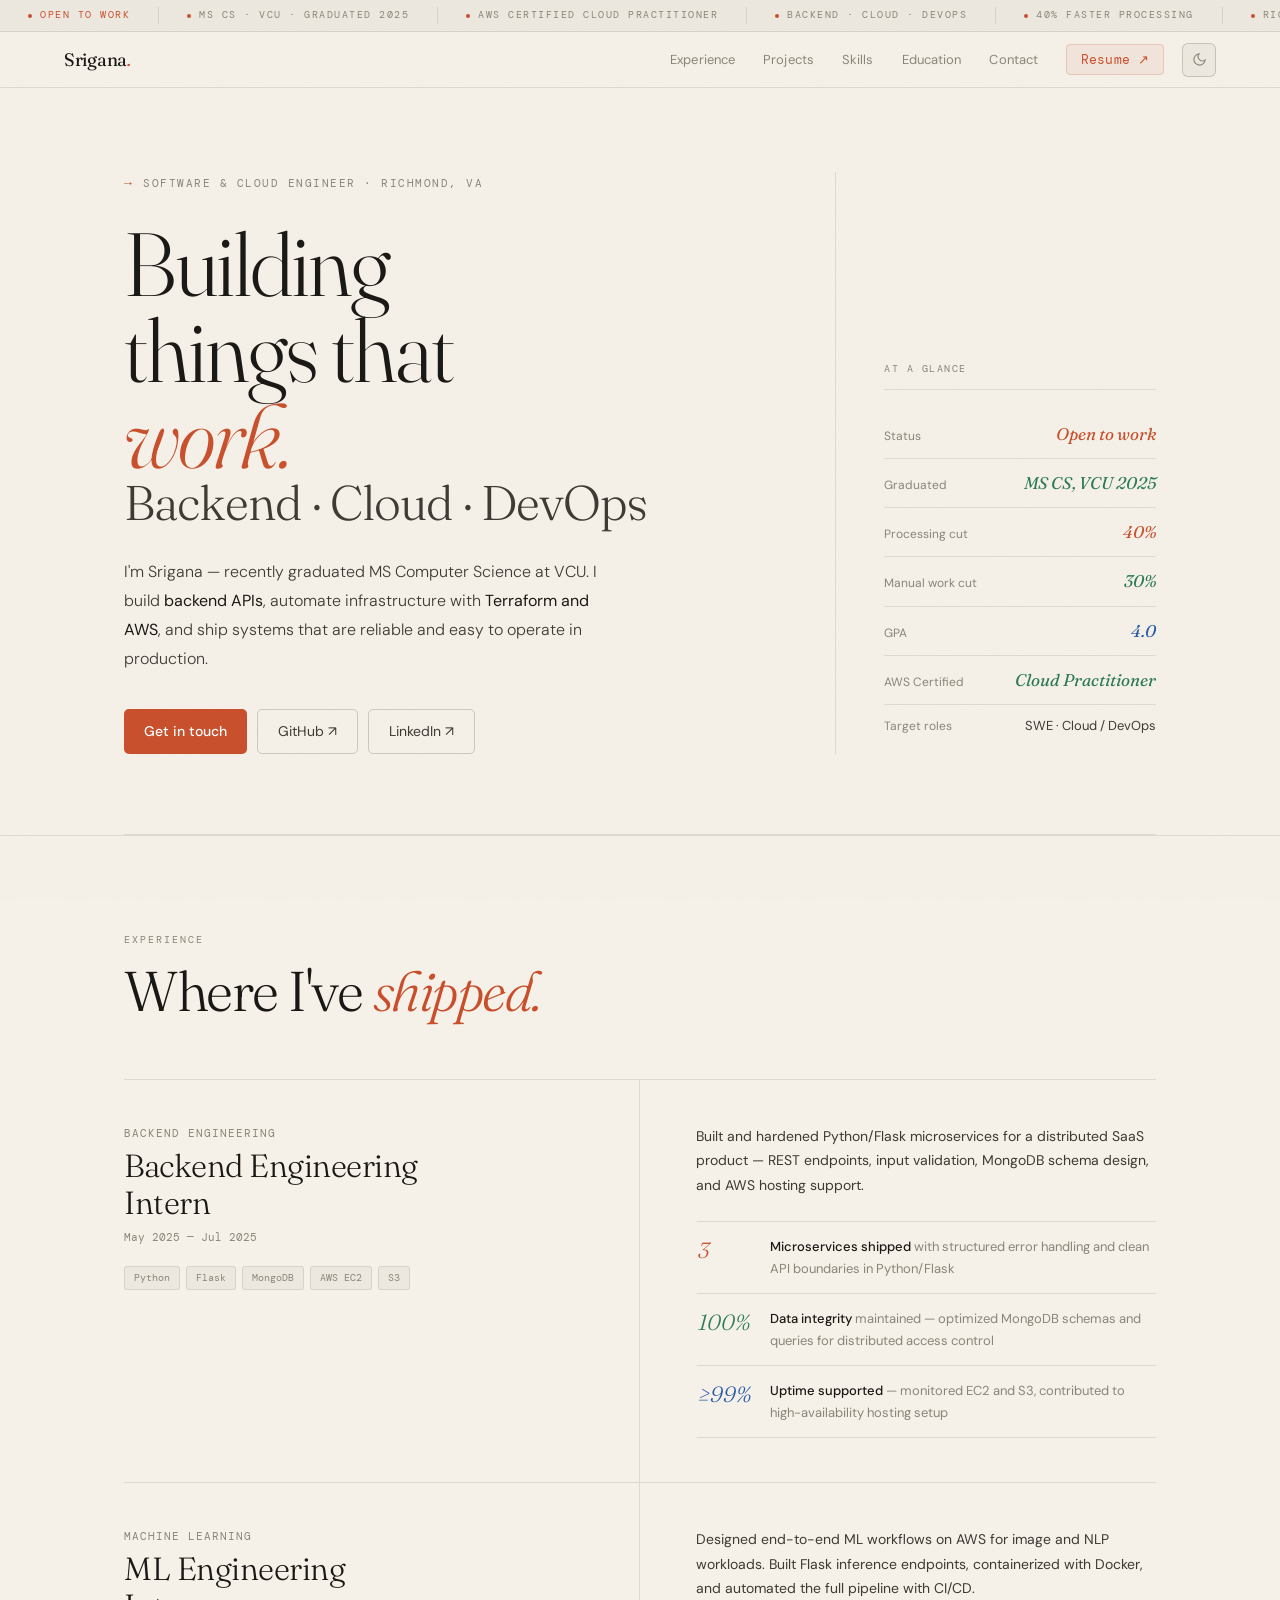
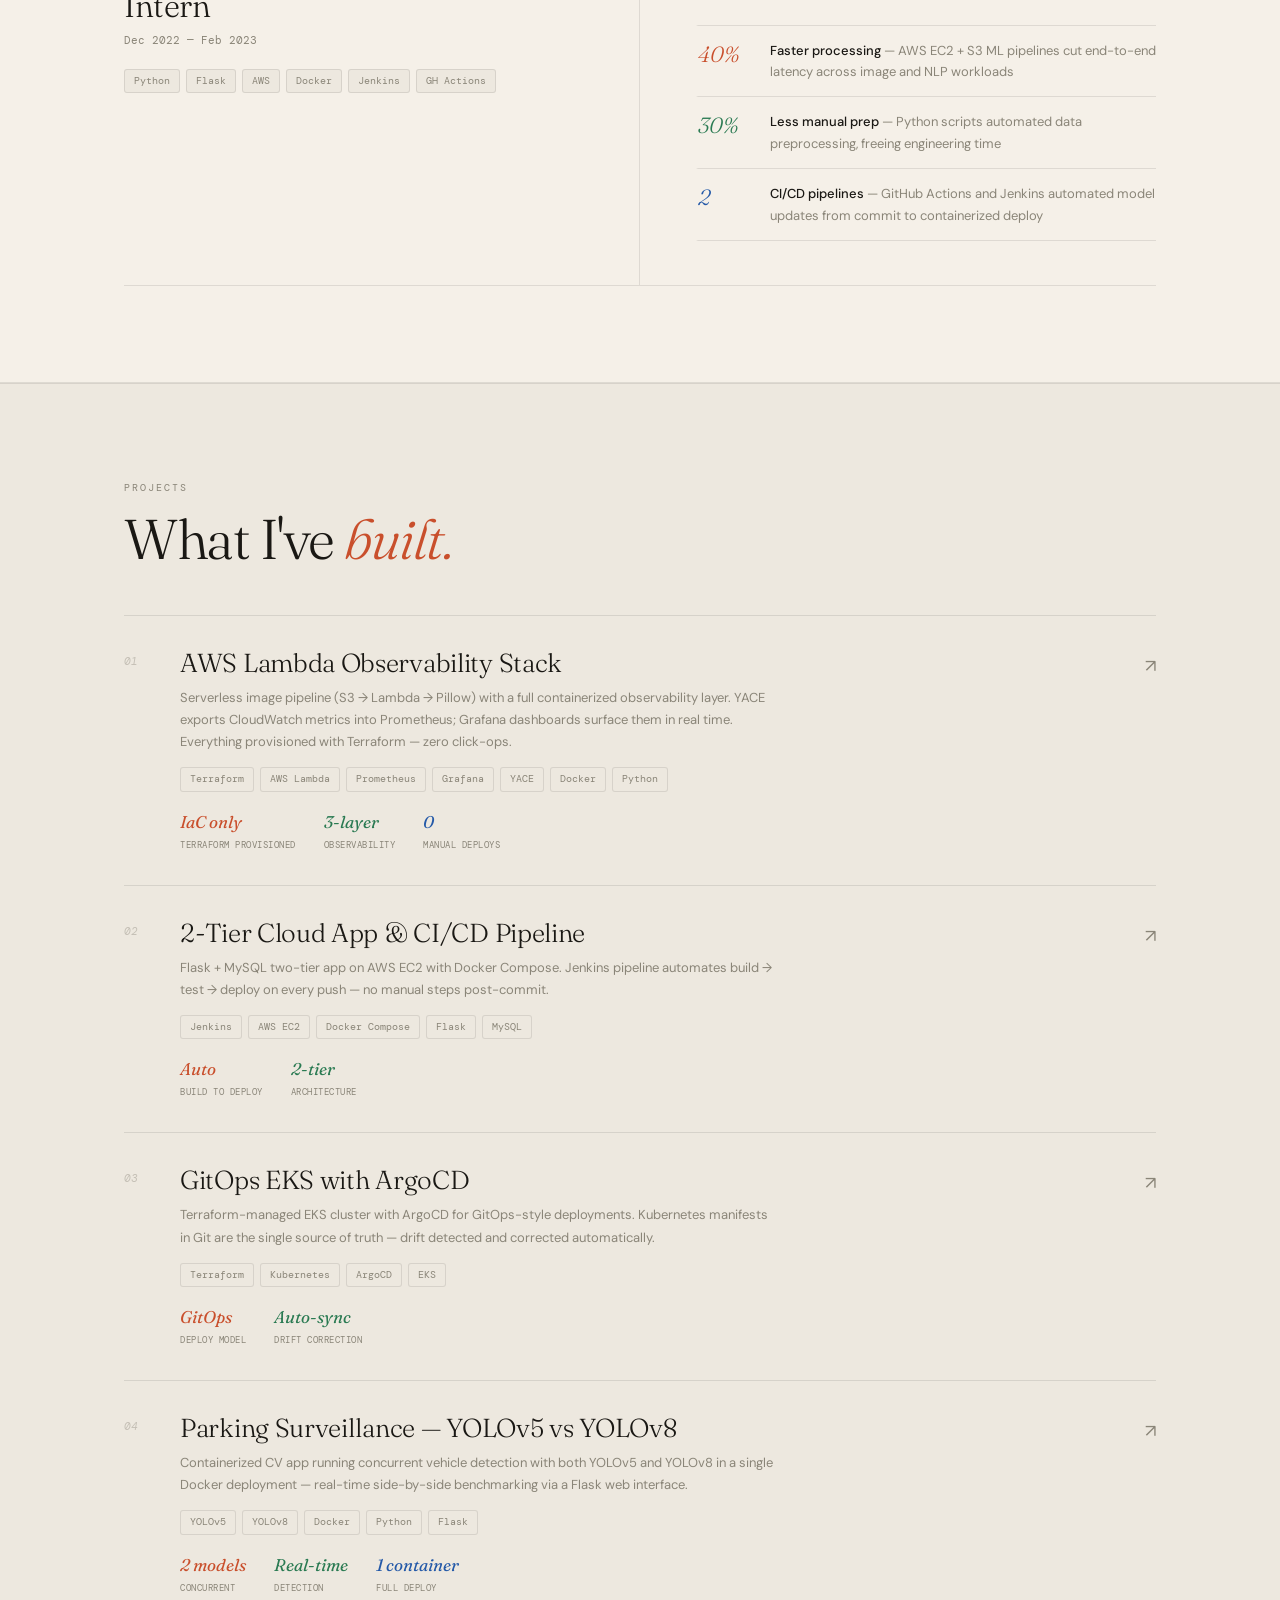
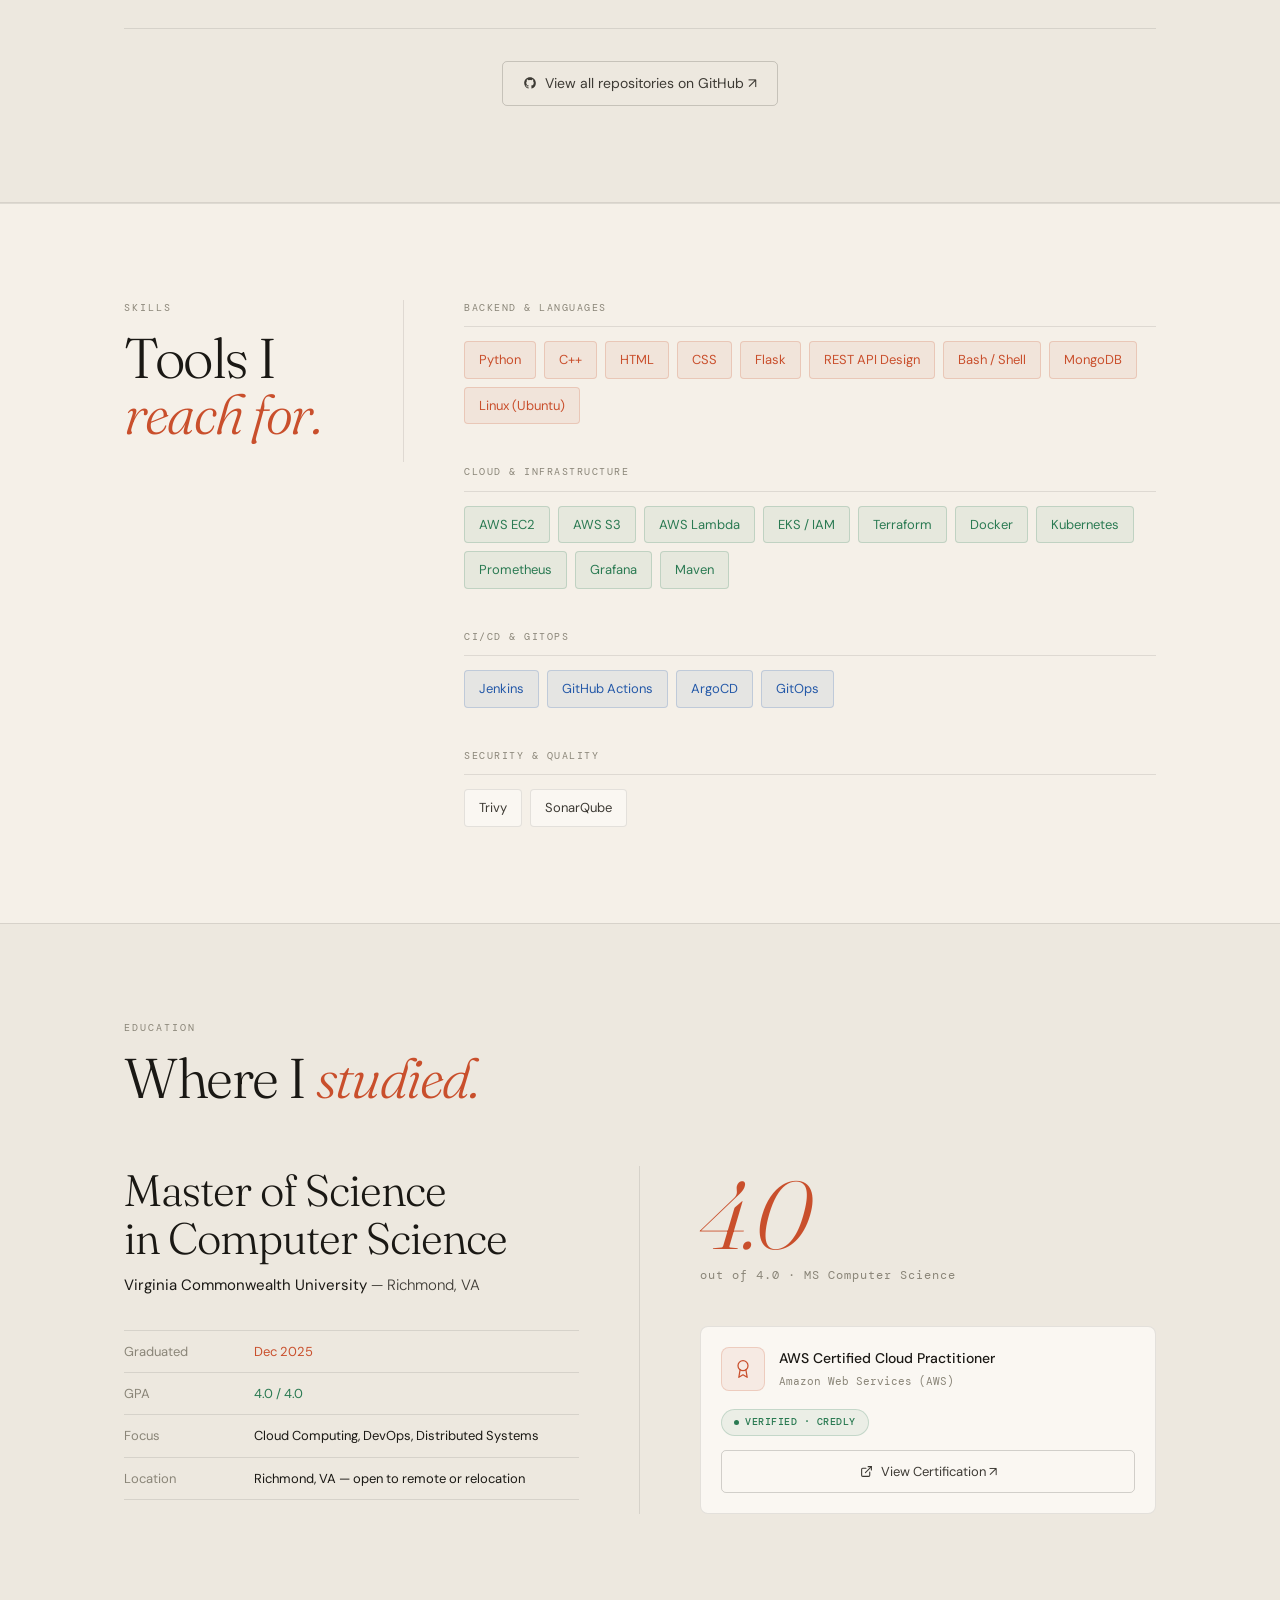
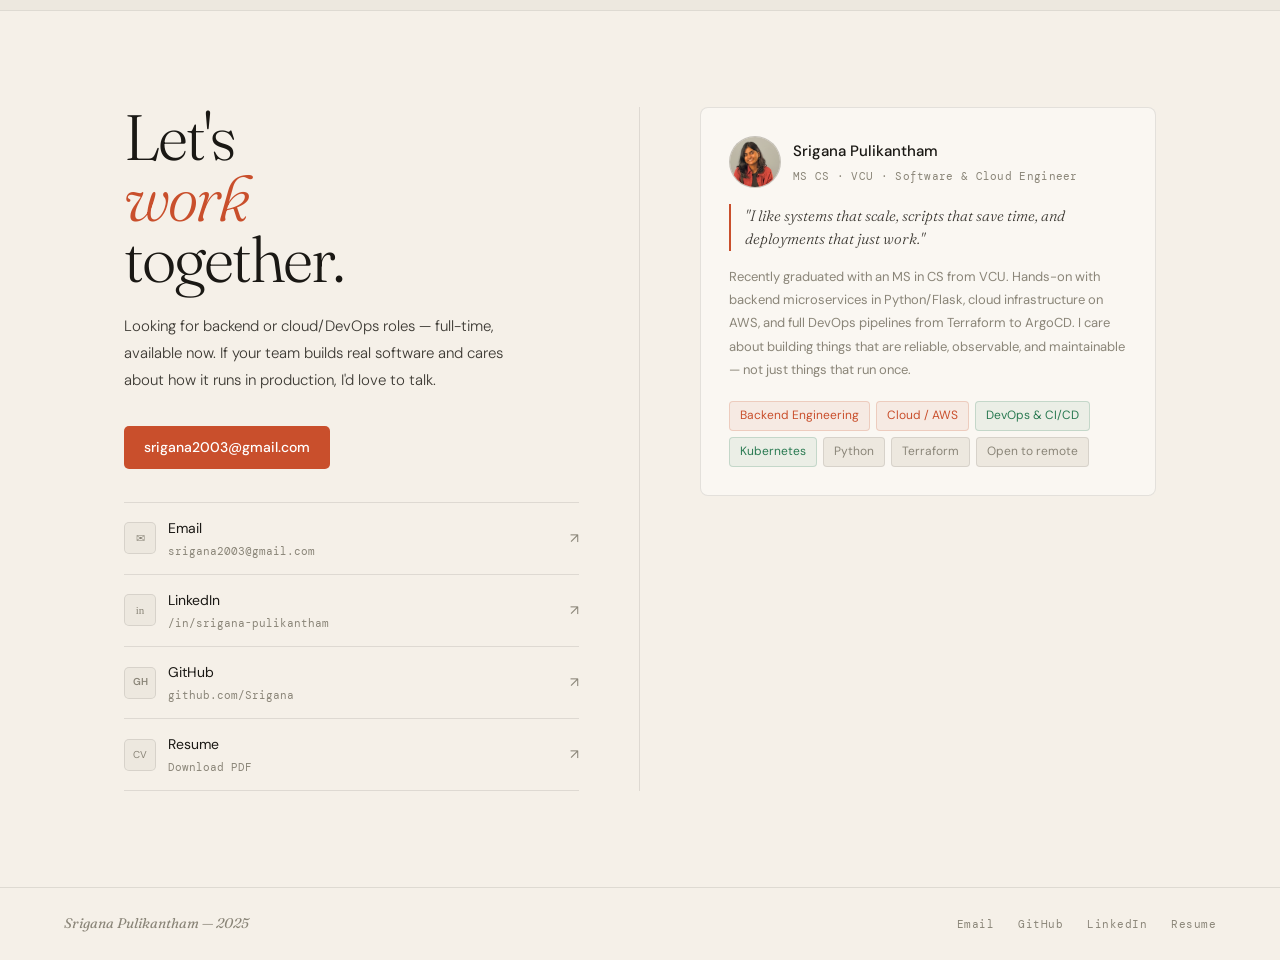
==== commit 5a38ec4b: "Fix greeting message from 'Hello' to 'Goodbye'" ====
--- a/index.html
+++ b/index.html
@@ -1056,7 +1056,7 @@
         <div class="about-card">
           <div class="about-person2">
             <div class="about-av">
-              <img src="/srigana.png" alt="Srigana">
+              <img src="/asset/img/srigana.png" alt="Srigana">
               <svg width="24" height="24" fill="none" stroke="currentColor" stroke-width="1.5" viewBox="0 0 24 24"><circle cx="12" cy="8" r="4"/><path d="M4 20c0-4 3.6-7 8-7s8 3 8 7"/></svg>
             </div>
             <div>
